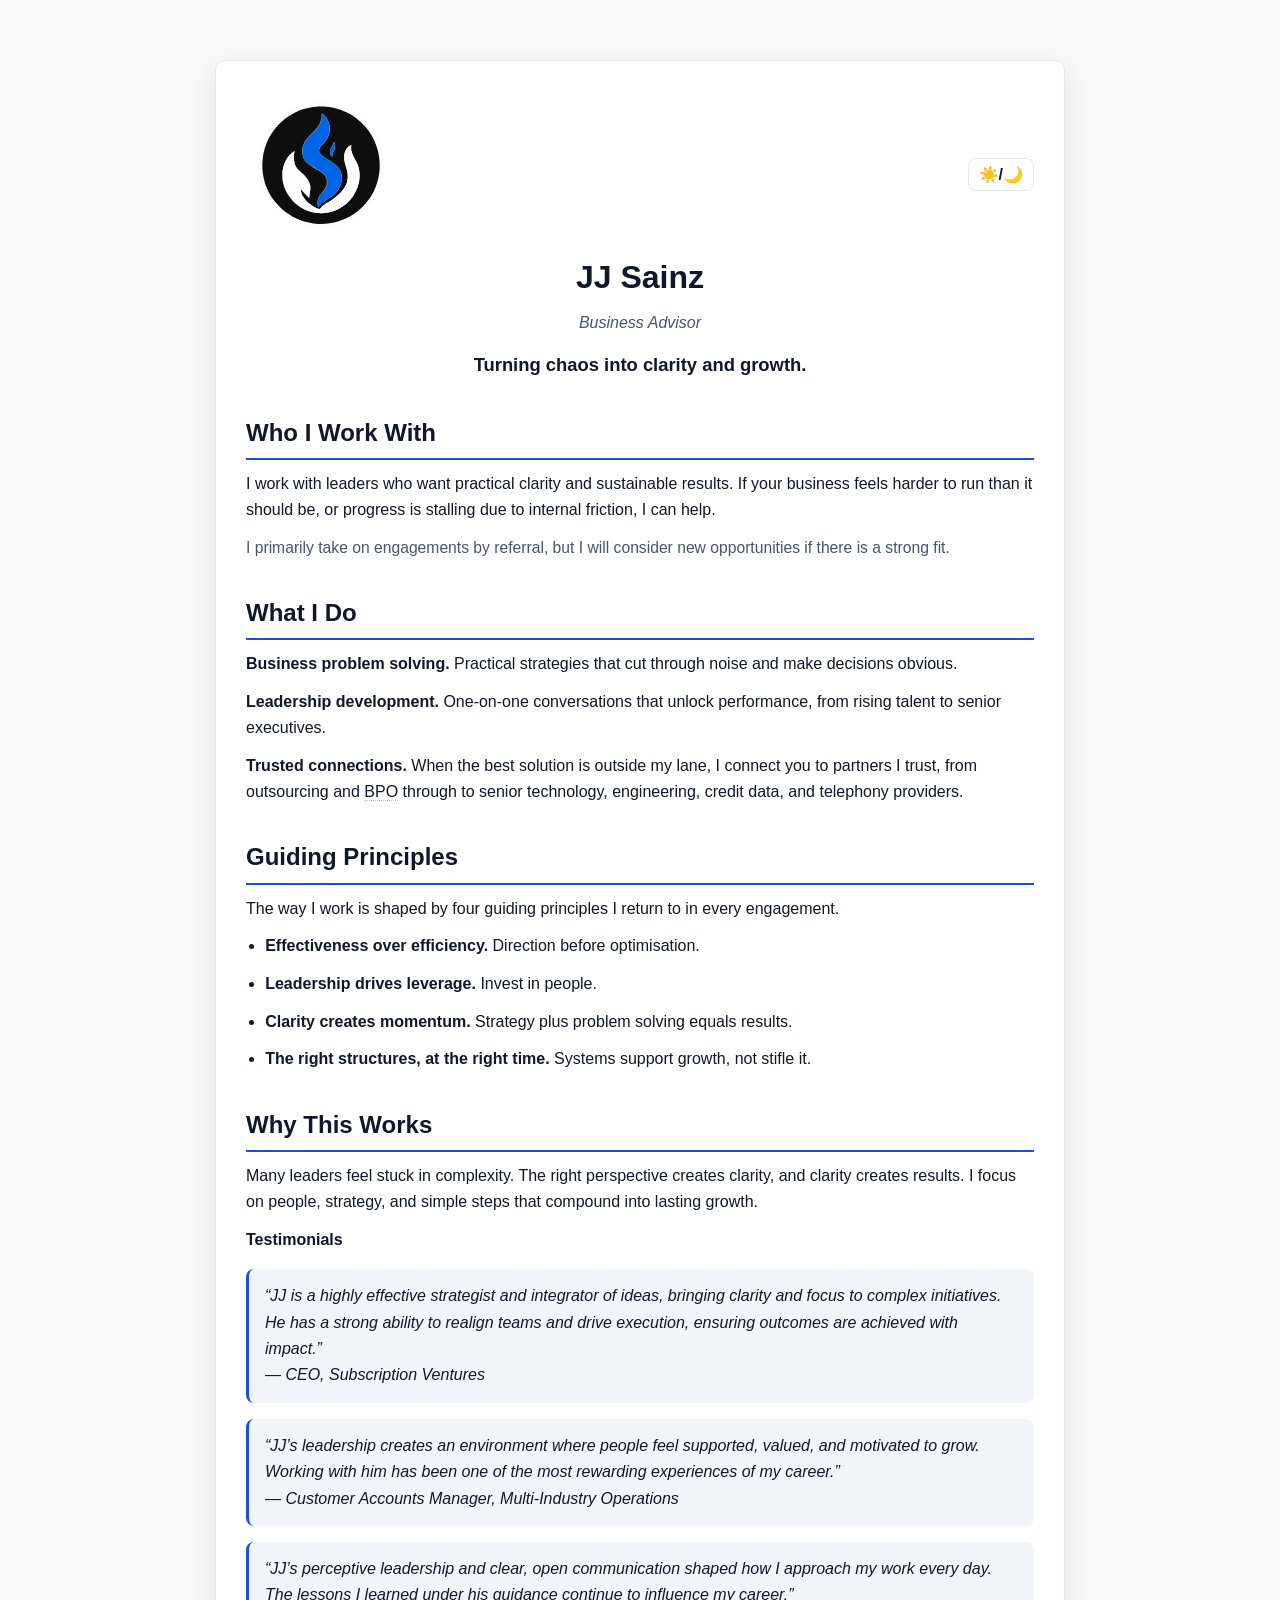
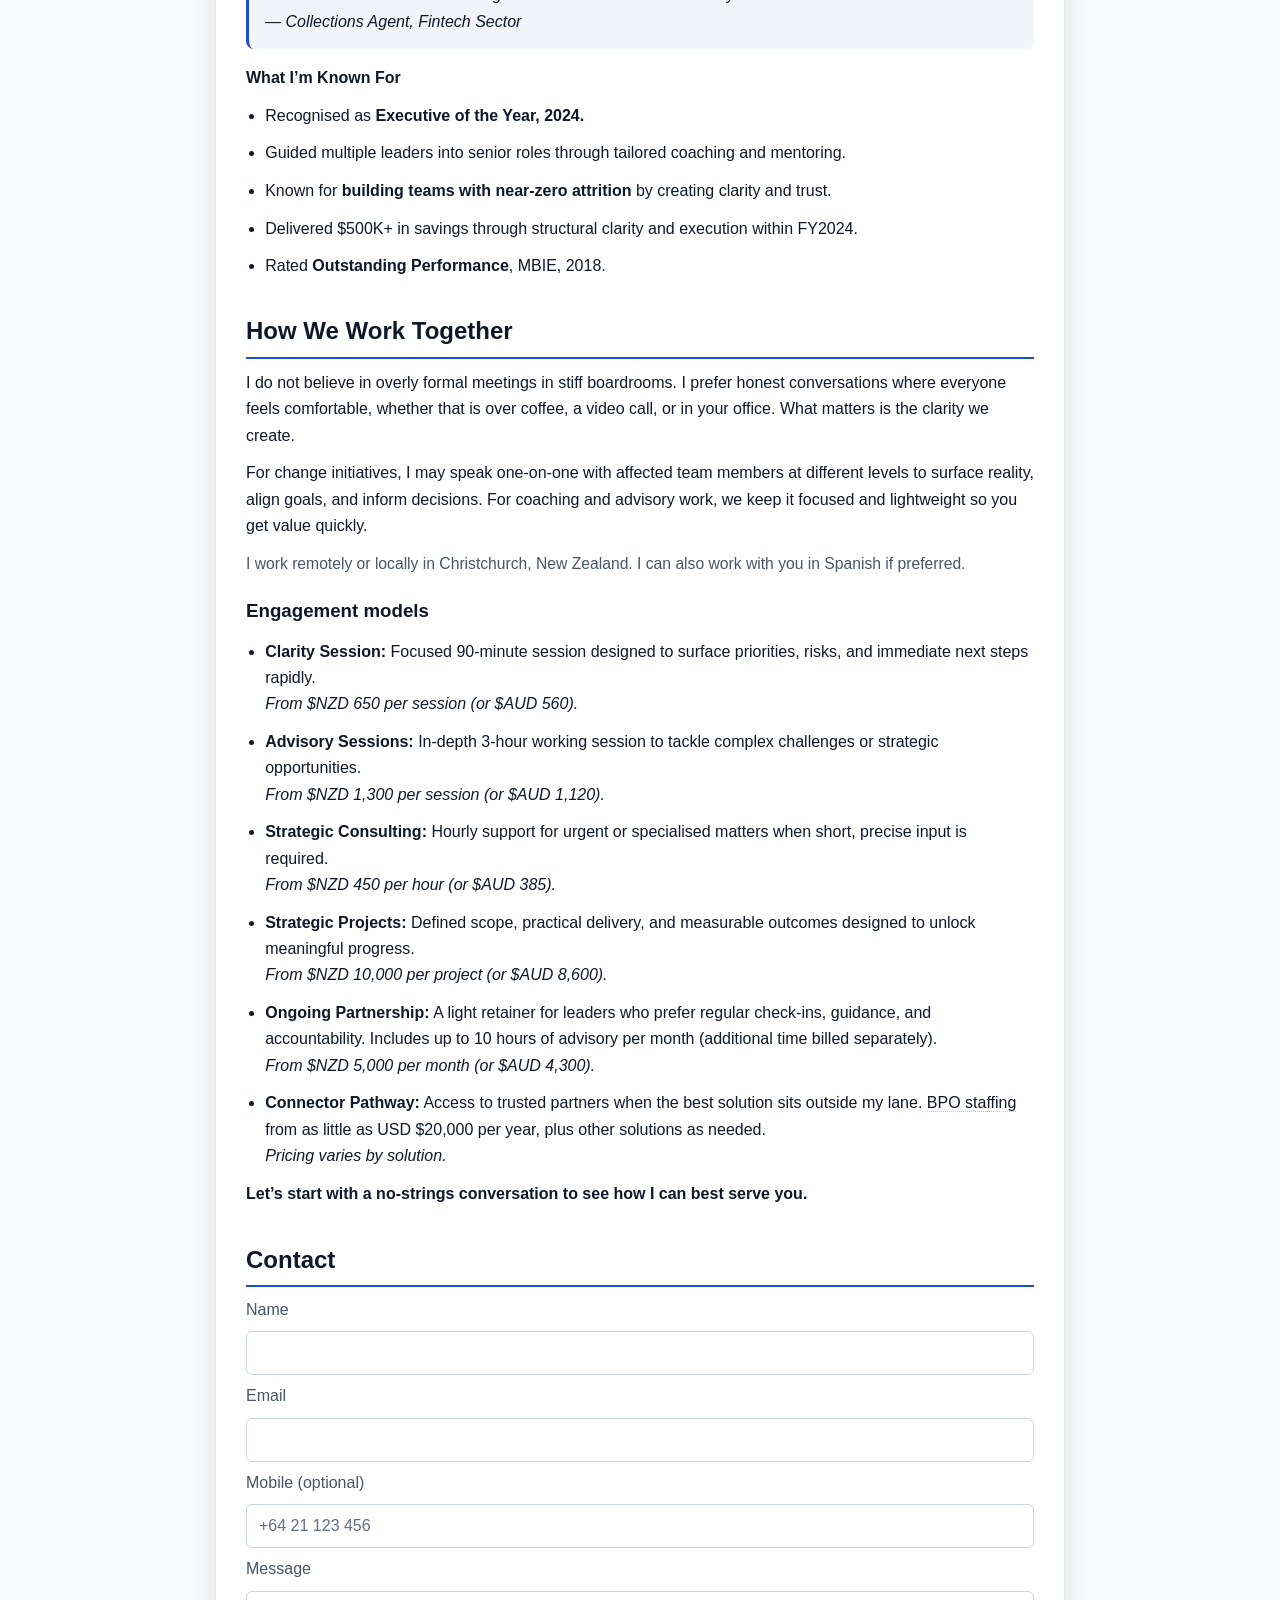
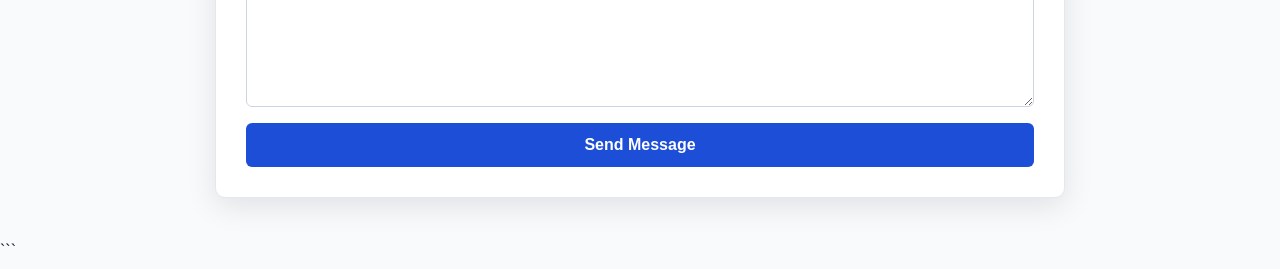
==== index.html @ 76b95bed "Update index.html" ====
<!DOCTYPE html>
<html lang="en" data-theme="light">
<head>
  <!-- Google Tag Manager -->
<script>(function(w,d,s,l,i){w[l]=w[l]||[];w[l].push({'gtm.start':
new Date().getTime(),event:'gtm.js'});var f=d.getElementsByTagName(s)[0],
j=d.createElement(s),dl=l!='dataLayer'?'&l='+l:'';j.async=true;j.src=
'https://www.googletagmanager.com/gtm.js?id='+i+dl;f.parentNode.insertBefore(j,f);
})(window,document,'script','dataLayer','GTM-NX6T9PZV');</script>
<!-- End Google Tag Manager -->
  <meta charset="UTF-8" />
  <meta name="viewport" content="width=device-width, initial-scale=1.0" />

  <title>JJ Sainz | Business Advisor | Strategy, Leadership, BPO Connections</title>

  <meta name="description" content="Business advisor based in Christchurch, New Zealand. Turning chaos into clarity and growth through strategy, leadership development, and access to trusted BPO staffing and outsourcing partners." />
  <meta name="keywords" content="business advisor, business consultant, leadership development, organisational effectiveness, continuous improvement, strategy and problem solving, Christchurch, New Zealand, Australia, SME advisory, outsourcing connections, BPO staffing, call centre outsourcing, business process outsourcing" />
  <meta name="robots" content="index,follow" />

  <!-- Canonical -->
  <link rel="canonical" href="https://www.sai.nz/" />

  <!-- Open Graph -->
  <meta property="og:title" content="JJ Sainz | Business Advisor" />
  <meta property="og:description" content="Turning chaos into clarity and growth. Strategy, leadership development, and access to trusted BPO staffing and outsourcing partners." />
  <meta property="og:type" content="website" />
  <meta property="og:url" content="https://www.sai.nz/" />
  <meta property="og:site_name" content="SAI.NZ" />
  <meta property="og:image" content="https://www.sai.nz/assets/sainz-logo.svg" />

  <!-- Twitter Card -->
  <meta name="twitter:card" content="summary_large_image" />
  <meta name="twitter:title" content="JJ Sainz | Business Advisor" />
  <meta name="twitter:description" content="Turning chaos into clarity and growth through strategy, leadership development, and BPO staffing connections." />
  <meta name="twitter:image" content="https://www.sai.nz/assets/sainz-logo.svg" />

  <!-- Structured Data -->
  <script type="application/ld+json">
  {
    "@context": "https://schema.org",
    "@type": "Person",
    "name": "JJ Sainz",
    "jobTitle": "Business Advisor",
    "url": "https://www.sai.nz/",
    "description": "Business advisor helping leaders uncover simple truths, solve tough problems, and grow sustainably without unnecessary complexity.",
    "address": {
      "@type": "PostalAddress",
      "addressCountry": "New Zealand",
      "addressLocality": "Christchurch"
    }
  }
  </script>

  <style>
    /*
      SAI.NZ palette aligned to logo:
      - Brand Blue: #1D4ED8
      - Neutrals: slate/ink for depth, white for clarity
      - Light mode stays clean and professional
      - Dark mode stays calm, controlled, premium
    */

    :root {
      /* Light theme */
      --bg: #F8FAFC;                /* page background */
      --card: #FFFFFF;              /* main container */
      --text: #0F172A;              /* primary text */
      --muted: #475569;             /* secondary text */
      --accent: #1D4ED8;            /* brand blue */
      --accent-hover: #1E40AF;      /* darker blue for hover */
      --accent-weak: rgba(29, 78, 216, 0.18); /* focus ring */
      --panel: #F1F5F9;             /* blockquote / subtle sections */
      --success: #0F766E;           /* teal-ish success (restrained) */
      --border: #E2E8F0;            /* borders */
      --shadow: rgba(2, 6, 23, 0.10); /* soft shadow */
      --input-bg: #FFFFFF;
      --input-border: #CBD5E1;
      --btn-text: #FFFFFF;

      --link: #1D4ED8;
      --link-underline: rgba(29, 78, 216, 0.35);

      --base-font: 16px;
      --line: 1.65;
      --radius: 10px;
    }

    html[data-theme="dark"] {
      /* Dark theme */
      --bg: #0B0F19;                 /* deep blue-black */
      --card: #111827;               /* slate surface */
      --text: #FFFFFF;               /* primary text */
      --muted: #9CA3AF;              /* secondary text */
      --accent: #1D4ED8;             /* brand blue */
      --accent-hover: #3B82F6;       /* lighter blue for hover */
      --accent-weak: rgba(29, 78, 216, 0.28);
      --panel: #0E1628;              /* subtle panel behind blockquote */
      --success: #16A34A;            /* restrained green for success */
      --border: #243045;             /* dark border */
      --shadow: rgba(0, 0, 0, 0.35);
      --input-bg: #0B1220;
      --input-border: #2B364C;
      --btn-text: #FFFFFF;

      --link: #93C5FD;               /* readable blue for links on dark */
      --link-underline: rgba(147, 197, 253, 0.35);
    }

    * { box-sizing: border-box; }
    html, body { margin: 0; padding: 0; }
    body {
      font-family: Arial, sans-serif;
      background: var(--bg);
      color: var(--text);
      font-size: var(--base-font);
      line-height: var(--line);
      transition: background 0.2s ease, color 0.2s ease;
      position: relative;
    }

    .container {
      position: relative;
      max-width: 850px;
      margin: 60px auto 40px auto;
      padding: 30px;
      background: var(--card);
      border-radius: var(--radius);
      box-shadow: 0 8px 30px var(--shadow);
      border: 1px solid var(--border);
      transition: background 0.2s ease, border-color 0.2s ease, box-shadow 0.2s ease;
    }

    h1, h2, h3 { color: var(--text); margin: 0 0 10px 0; }
    h1 { text-align: center; margin-bottom: 6px; }
    h2 {
      margin-top: 2rem;
      padding-bottom: 0.35rem;
      border-bottom: 2px solid var(--accent);
    }
    h3 { margin-top: 1.25rem; }

    p, li {
      color: var(--text);
      font-size: 1rem;
      line-height: var(--line);
      margin: 0.7rem 0;
    }
    ul { padding-left: 1.2em; margin: 0.5rem 0 0.75rem 0; }
    .muted { color: var(--muted); font-size: 0.98rem; }

    .subtitle {
      text-align: center;
      font-style: italic;
      margin: 0 0 14px 0;
      color: var(--muted);
    }
    .tagline {
      text-align: center;
      font-size: 1.15rem;
      margin: 10px 0 26px 0;
    }

    blockquote {
      margin: 1rem 0;
      padding: 14px 16px;
      border-left: 3px solid var(--accent);
      background: var(--panel);
      border-radius: 8px;
      font-style: italic;
      color: var(--text);
    }

    /* Global form elements */
    label, input, textarea, button {
      display: block;
      width: 100%;
      margin-top: 0.5rem;
      font-size: 1rem;
    }
    label { color: var(--muted); }

    input, textarea {
      padding: 12px;
      border: 1px solid var(--input-border);
      border-radius: 6px;
      background-color: var(--input-bg);
      color: var(--text);
      outline: none;
      transition: background 0.2s ease, color 0.2s ease, border-color 0.2s ease, box-shadow 0.2s ease;
    }
    input::placeholder, textarea::placeholder { color: var(--muted); opacity: 0.85; }

    input:focus, textarea:focus {
      border-color: var(--accent);
      box-shadow: 0 0 0 3px var(--accent-weak);
    }

    button {
      background: var(--accent);
      color: var(--btn-text);
      border: 1px solid transparent;
      padding: 12px 20px;
      margin-top: 1rem;
      border-radius: 6px;
      cursor: pointer;
      font-weight: bold;
      transition: background 0.15s ease, transform 0.05s ease, filter 0.15s ease;
    }
    button:hover { background: var(--accent-hover); }
    button:active { transform: translateY(1px); }

    .thank-you {
      display: none;
      background: var(--success);
      padding: 14px;
      margin-top: 1rem;
      border-radius: 6px;
      color: #ffffff;
    }

    .footer {
      text-align: center;
      margin-top: 2rem;
      font-size: 0.95rem;
      color: var(--muted);
    }
    a {
      color: var(--link);
      text-decoration: none;
      border-bottom: 1px dotted var(--link-underline);
      transition: opacity 0.15s ease, border-color 0.15s ease;
    }
    a:hover { opacity: 0.9; }

    /* Top bar: logo left, toggle right */
    .top-bar {
      display: flex;
      justify-content: space-between;
      align-items: center;
      margin-bottom: 10px;
      gap: 12px;
    }
    .top-bar .brand-logo {
      height: 150px;
      width: auto;
      display: block;
    }

    /* Theme toggle button */
    .top-bar .theme-toggle {
      display: inline-flex;
      width: auto;
      align-items: center;
      justify-content: center;
      background: transparent;
      color: var(--text);
      border: 1px solid var(--border);
      border-radius: 8px;
      font-size: 1rem;
      cursor: pointer;
      padding: 6px 10px;
      flex: 0 0 auto;
      transition: background 0.15s ease, border-color 0.15s ease;
    }
    .top-bar .theme-toggle:hover {
      background: var(--panel);
      border-color: var(--input-border);
    }

    /* Keep inline link styling consistent when "inherit" was used */
    .inline-link {
      color: inherit;
      text-decoration: none;
      border-bottom: 1px dotted var(--link-underline);
    }
    .inline-link:hover { opacity: 0.9; }
  </style>
</head>
<body>
<!-- Google Tag Manager (noscript) -->
<noscript><iframe src="https://www.googletagmanager.com/ns.html?id=GTM-NX6T9PZV"
height="0" width="0" style="display:none;visibility:hidden"></iframe></noscript>
<!-- End Google Tag Manager (noscript) -->
  <main class="container">
    <div class="top-bar">
      <img src="/assets/sainz-logo.svg" alt="SAI.NZ Logo" class="brand-logo">
      <button class="theme-toggle" id="themeToggle" aria-label="Toggle color theme" title="Toggle theme">☀️/🌙</button>
    </div>

    <h1>JJ Sainz</h1>
    <p class="subtitle">Business Advisor</p>
    <p class="tagline"><strong>Turning chaos into clarity and growth.</strong></p>

    <!-- Who I Work With -->
    <h2>Who I Work With</h2>
    <p>I work with leaders who want practical clarity and sustainable results. If your business feels harder to run than it should be, or progress is stalling due to internal friction, I can help.</p>
    <p class="muted">I primarily take on engagements by referral, but I will consider new opportunities if there is a strong fit.</p>

    <!-- What I Do -->
    <h2>What I Do</h2>
    <p><strong>Business problem solving.</strong> Practical strategies that cut through noise and make decisions obvious.</p>
    <p><strong>Leadership development.</strong> One-on-one conversations that unlock performance, from rising talent to senior executives.</p>
    <p><strong>Trusted connections.</strong> When the best solution is outside my lane, I connect you to partners I trust, from outsourcing and
      <a href="https://www.sai.nz/sf/" class="inline-link">BPO</a>
      through to senior technology, engineering, credit data, and telephony providers.</p>

    <h2>Guiding Principles</h2>
    <p>The way I work is shaped by four guiding principles I return to in every engagement.</p>
    <ul>
      <li><strong>Effectiveness over efficiency.</strong> Direction before optimisation.</li>
      <li><strong>Leadership drives leverage.</strong> Invest in people.</li>
      <li><strong>Clarity creates momentum.</strong> Strategy plus problem solving equals results.</li>
      <li><strong>The right structures, at the right time.</strong> Systems support growth, not stifle it.</li>
    </ul>

    <!-- Why This Works -->
    <h2>Why This Works</h2>
    <p>Many leaders feel stuck in complexity. The right perspective creates clarity, and clarity creates results. I focus on people, strategy, and simple steps that compound into lasting growth.</p>

    <p><strong>Testimonials</strong></p>
    <blockquote>
      “JJ is a highly effective strategist and integrator of ideas, bringing clarity and focus to complex initiatives. He has a strong ability to realign teams and drive execution, ensuring outcomes are achieved with impact.”
      <br>— CEO, Subscription Ventures
    </blockquote>
    <blockquote>
      “JJ’s leadership creates an environment where people feel supported, valued, and motivated to grow. Working with him has been one of the most rewarding experiences of my career.”
      <br>— Customer Accounts Manager, Multi-Industry Operations
    </blockquote>
    <blockquote>
      “JJ’s perceptive leadership and clear, open communication shaped how I approach my work every day. The lessons I learned under his guidance continue to influence my career.”
      <br>— Collections Agent, Fintech Sector
    </blockquote>

    <p><strong>What I’m Known For</strong></p>
    <ul>
      <li>Recognised as <strong>Executive of the Year, 2024.</strong></li>
      <li>Guided multiple leaders into senior roles through tailored coaching and mentoring.</li>
      <li>Known for <strong>building teams with near-zero attrition</strong> by creating clarity and trust.</li>
      <li>Delivered $500K+ in savings through structural clarity and execution within FY2024.</li>
      <li>Rated <strong>Outstanding Performance</strong>, MBIE, 2018.</li>
    </ul>

    <!-- How We Work Together -->
    <h2>How We Work Together</h2>

    <p>I do not believe in overly formal meetings in stiff boardrooms. I prefer honest conversations where everyone feels comfortable, whether that is over coffee, a video call, or in your office. What matters is the clarity we create.</p>

    <p>For change initiatives, I may speak one-on-one with affected team members at different levels to surface reality, align goals, and inform decisions. For coaching and advisory work, we keep it focused and lightweight so you get value quickly.</p>

    <p class="muted">I work remotely or locally in Christchurch, New Zealand. I can also work with you in Spanish if preferred.</p>

    <h3>Engagement models</h3>

    <ul>
      <li><strong>Clarity Session:</strong> Focused 90-minute session designed to surface priorities, risks, and immediate next steps rapidly.<br><em>From $NZD 650 per session (or $AUD 560).</em></li>

      <li><strong>Advisory Sessions:</strong> In-depth 3-hour working session to tackle complex challenges or strategic opportunities.<br><em>From $NZD 1,300 per session (or $AUD 1,120).</em></li>

      <li><strong>Strategic Consulting:</strong> Hourly support for urgent or specialised matters when short, precise input is required.<br><em>From $NZD 450 per hour (or $AUD 385).</em></li>

      <li><strong>Strategic Projects:</strong> Defined scope, practical delivery, and measurable outcomes designed to unlock meaningful progress.<br><em>From $NZD 10,000 per project (or $AUD 8,600).</em></li>

      <li><strong>Ongoing Partnership:</strong> A light retainer for leaders who prefer regular check-ins, guidance, and accountability. Includes up to 10 hours of advisory per month (additional time billed separately).<br><em>From $NZD 5,000 per month (or $AUD 4,300).</em></li>

      <li><strong>Connector Pathway:</strong> Access to trusted partners when the best solution sits outside my lane.
        <a href="https://www.sai.nz/sf/" class="inline-link">BPO staffing</a>
        from as little as USD $20,000 per year, plus other solutions as needed.<br><em>Pricing varies by solution.</em>
      </li>
    </ul>

    <p><strong>Let’s start with a no-strings conversation to see how I can best serve you.</strong></p>

    <!-- Contact -->
    <h2>Contact</h2>
    <form name="contact" method="POST" data-netlify="true" netlify-honeypot="bot-field" onsubmit="event.preventDefault(); this.style.display='none'; document.getElementById('thanks').style.display='block';">
      <p style="display:none;">
        <label>Do not fill this out if you are human: <input name="bot-field" /></label>
      </p>
      <label for="name">Name</label>
      <input type="text" name="name" id="name" required>
      <label for="email">Email</label>
      <input type="email" name="email" id="email" required>
      <label for="phone">Mobile (optional)</label>
      <input type="tel" name="phone" id="phone" placeholder="+64 21 123 456">
      <label for="message">Message</label>
      <textarea name="message" id="message" rows="5" required></textarea>
      <button type="submit">Send Message</button>
    </form>
    <div id="thanks" class="thank-you">Thank you for your message. I will get back to you soon.</div>

    <!-- SEO keyword block -->
    <div style="display:none;">
      business advisor New Zealand, business advisor Australia, leadership development Christchurch, organisational effectiveness, continuous improvement Deming PDCA, SME strategy advisory, practical problem solving, trusted connections outsourcing BPO, senior technology advisor network, Christchurch business consultant, Australia business consultant, BPO staffing, call centre outsourcing, business process outsourcing
    </div>
  </main>

  <script>
    (function() {
      var root = document.documentElement;
      var btn = document.getElementById('themeToggle');
      btn.addEventListener('click', function() {
        var current = root.getAttribute('data-theme') || 'light';
        var next = current === 'light' ? 'dark' : 'light';
        root.setAttribute('data-theme', next);
      });
    })();
  </script>
</body>
</html>
```
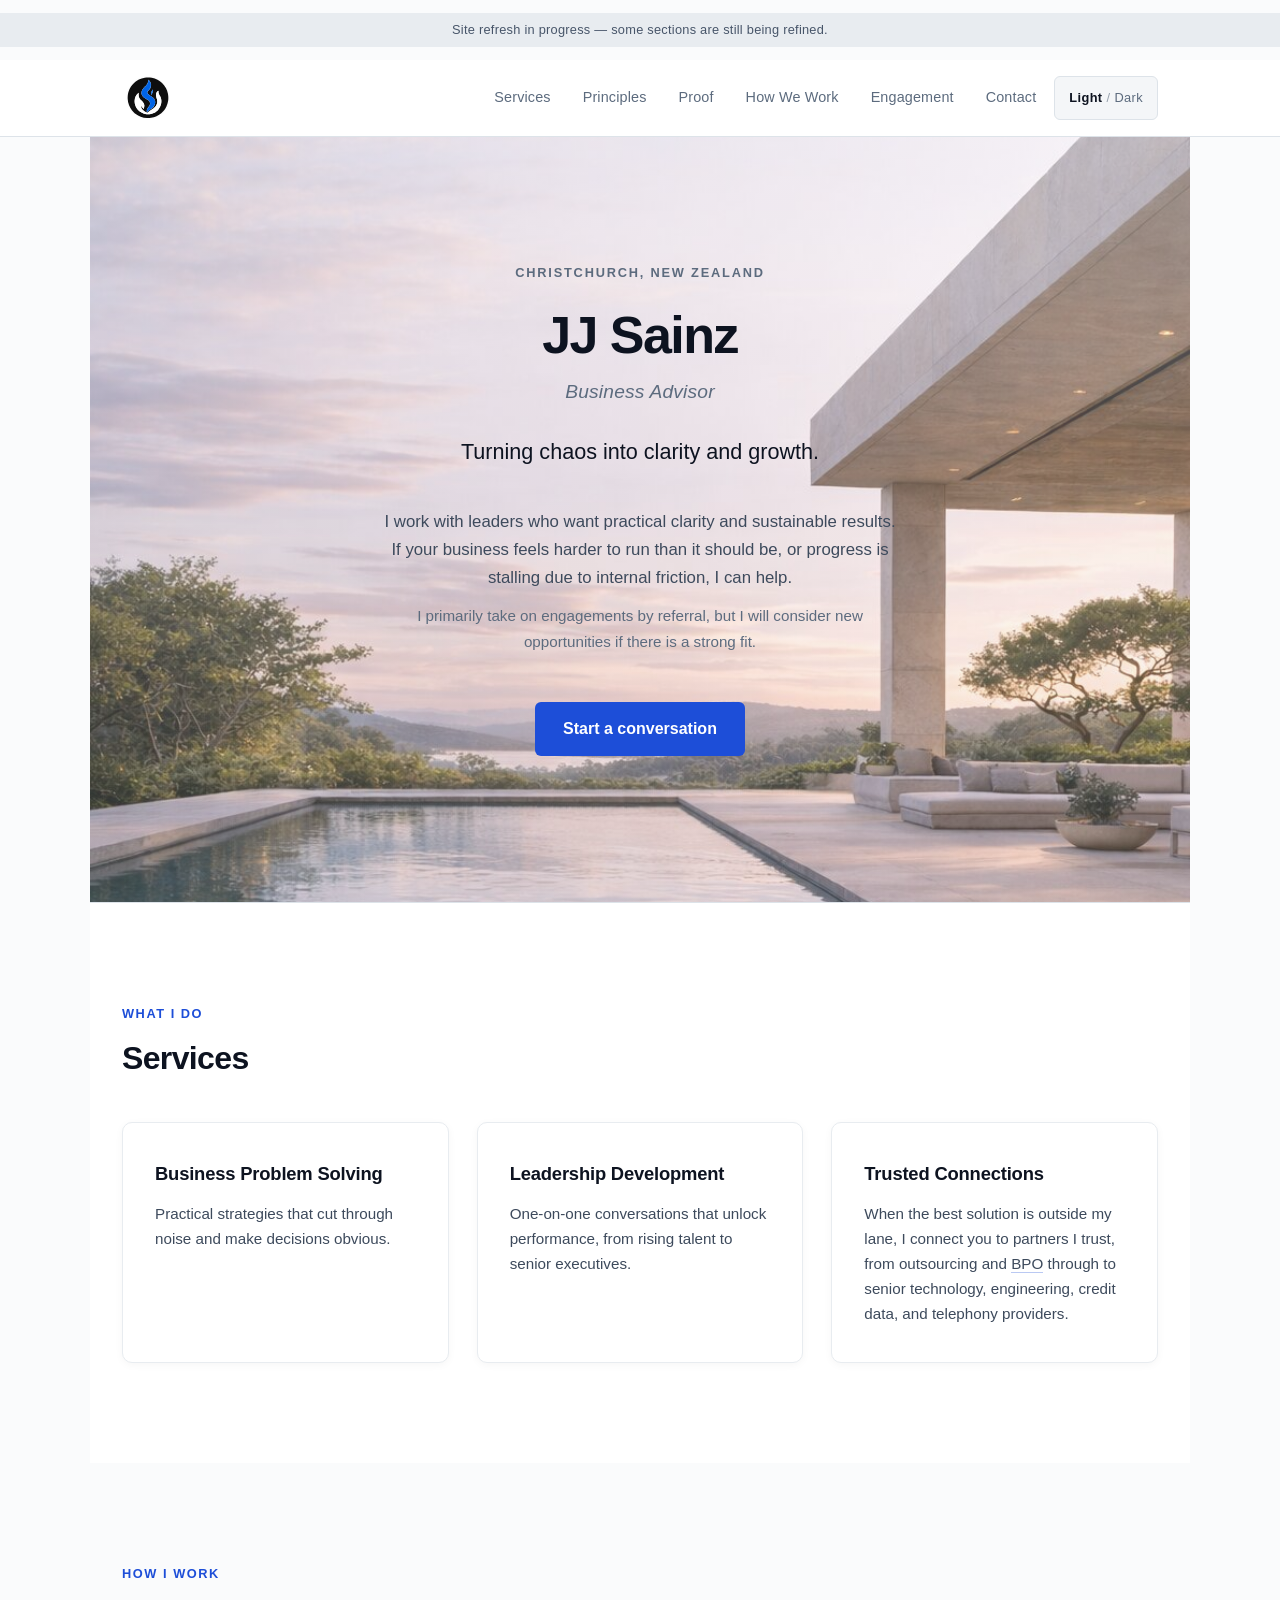
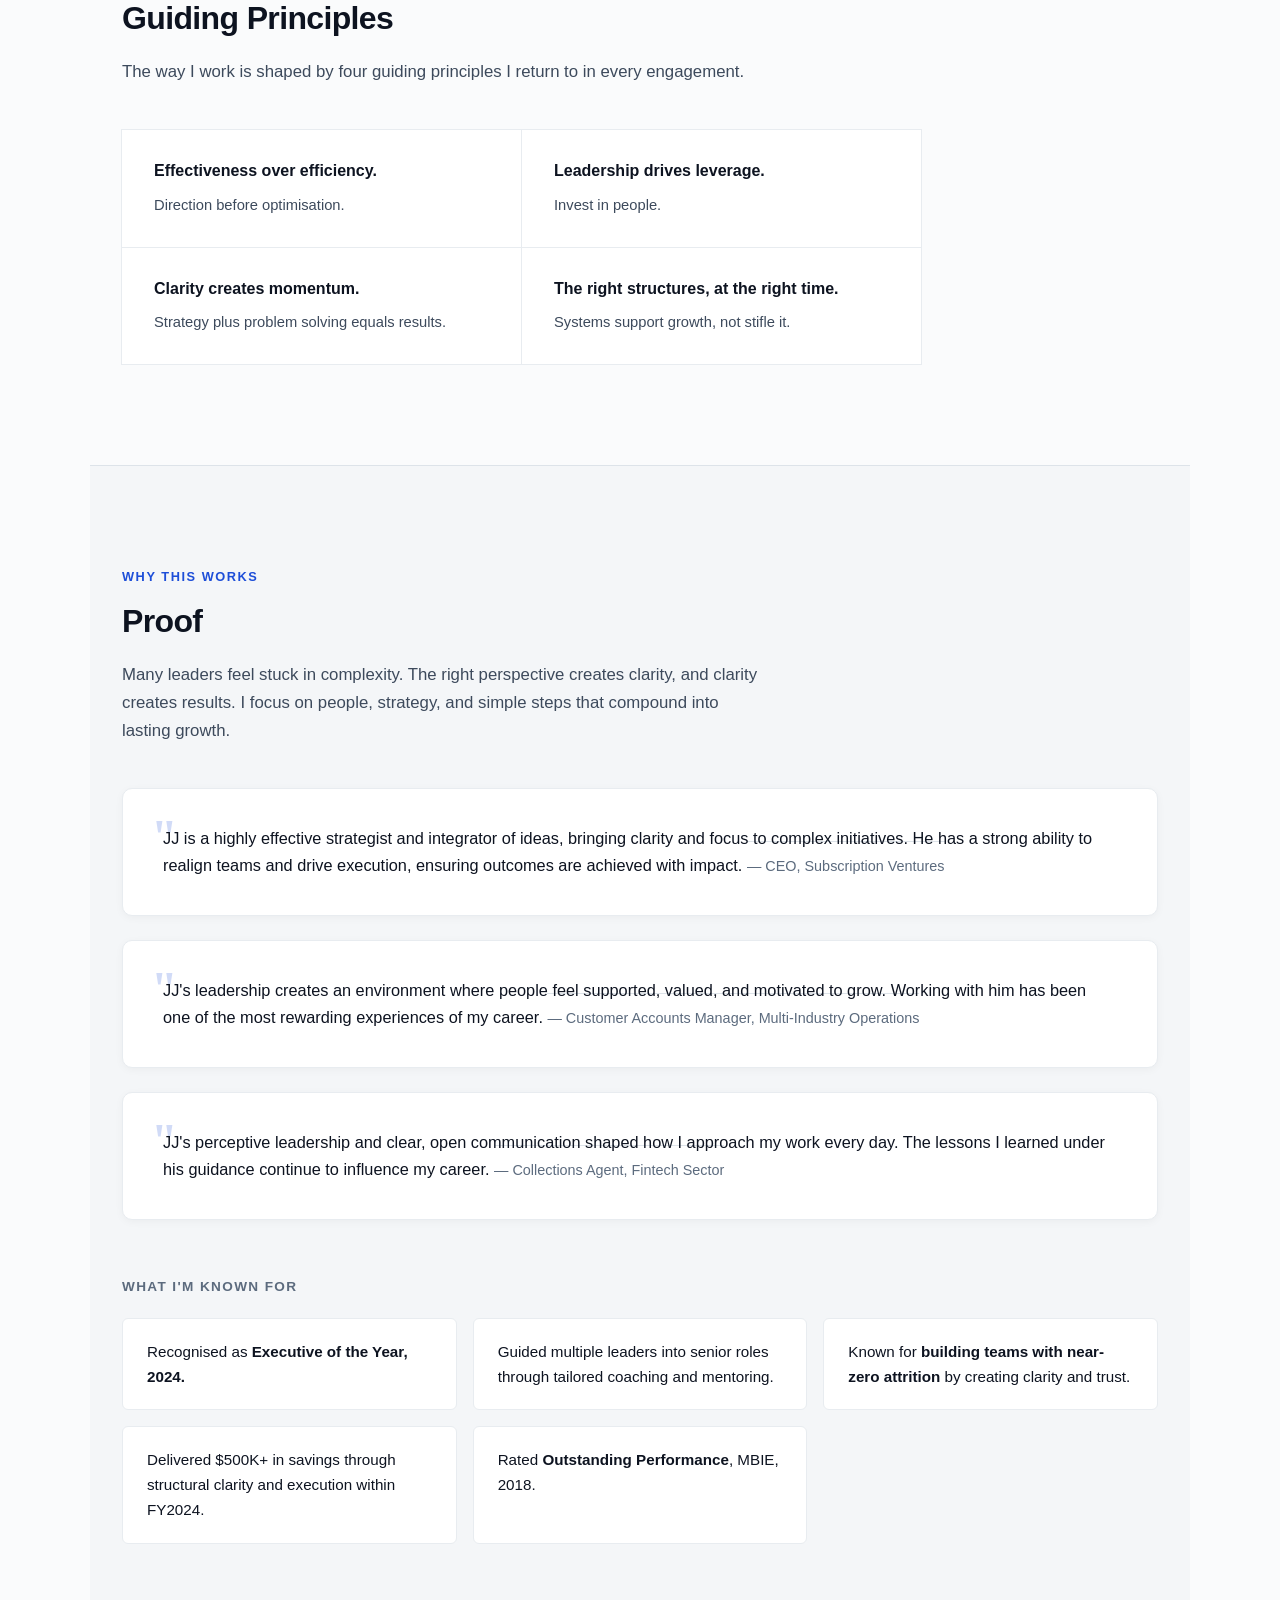
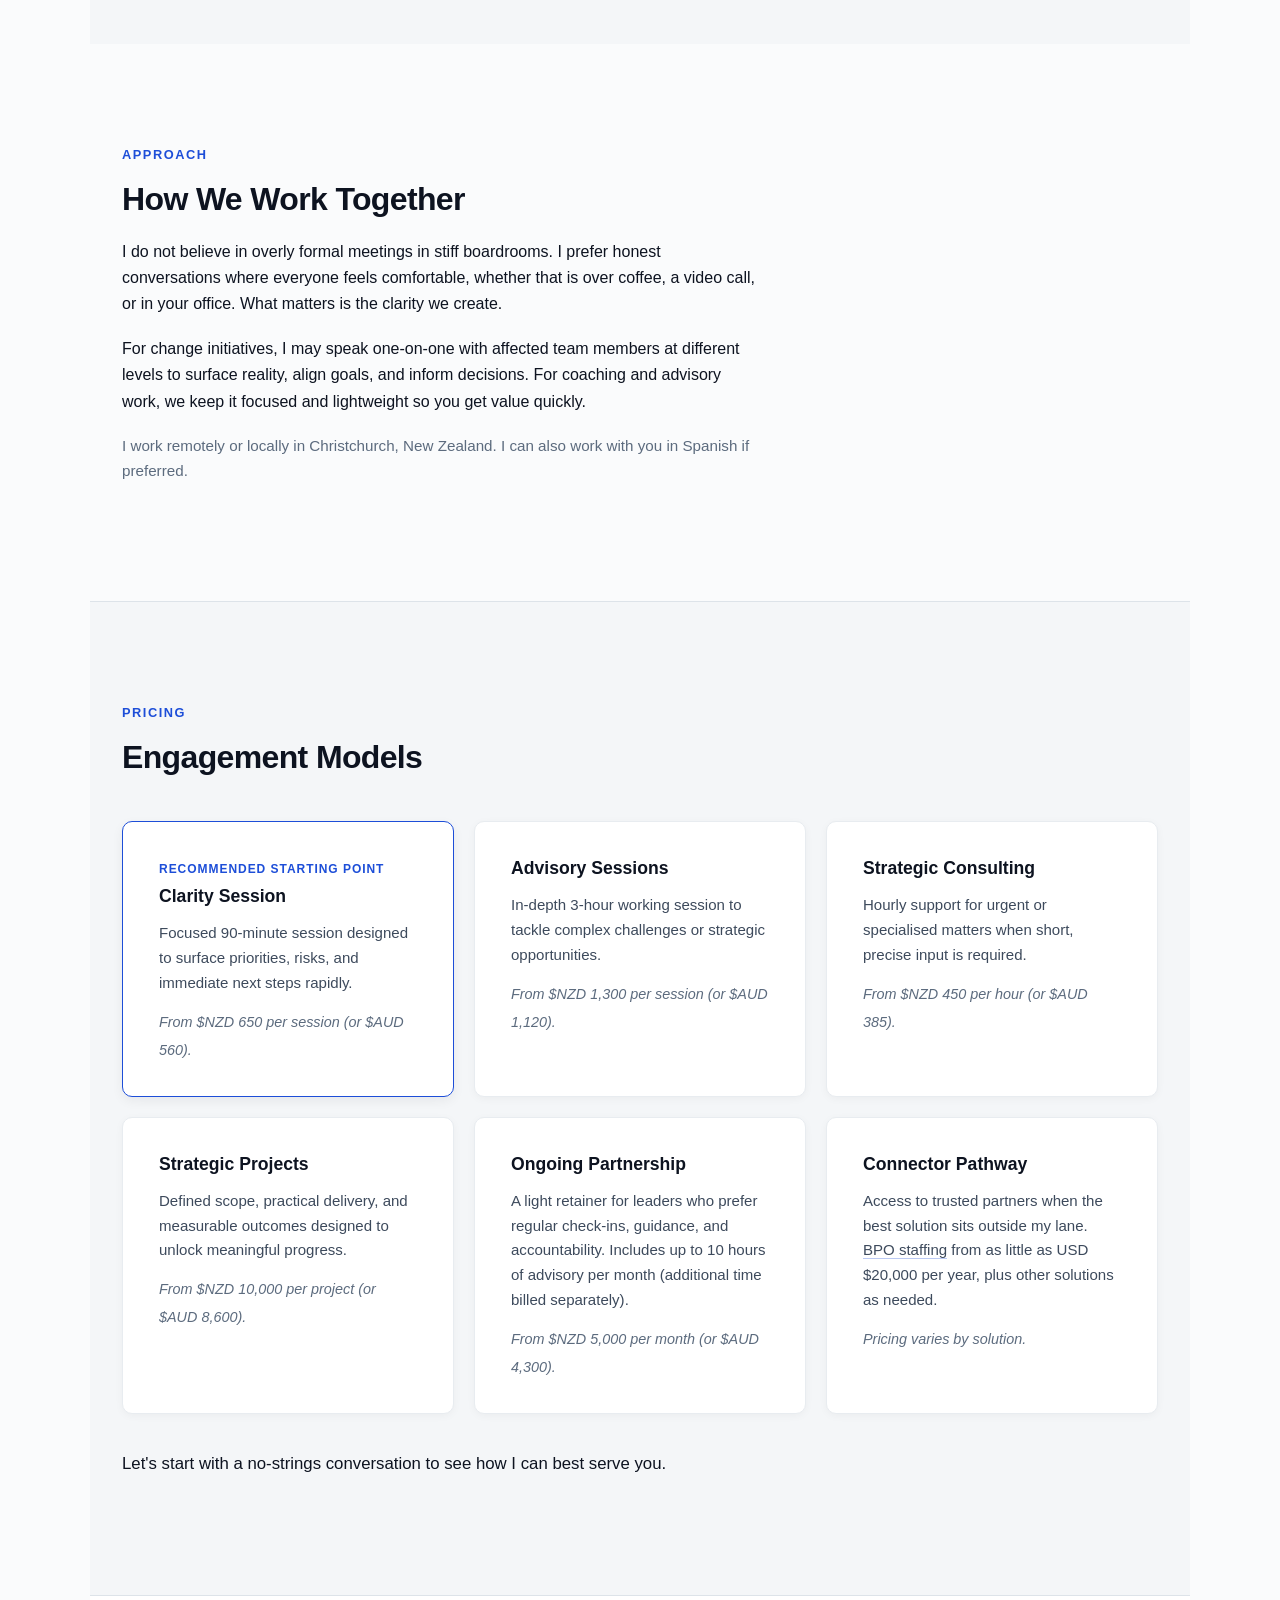
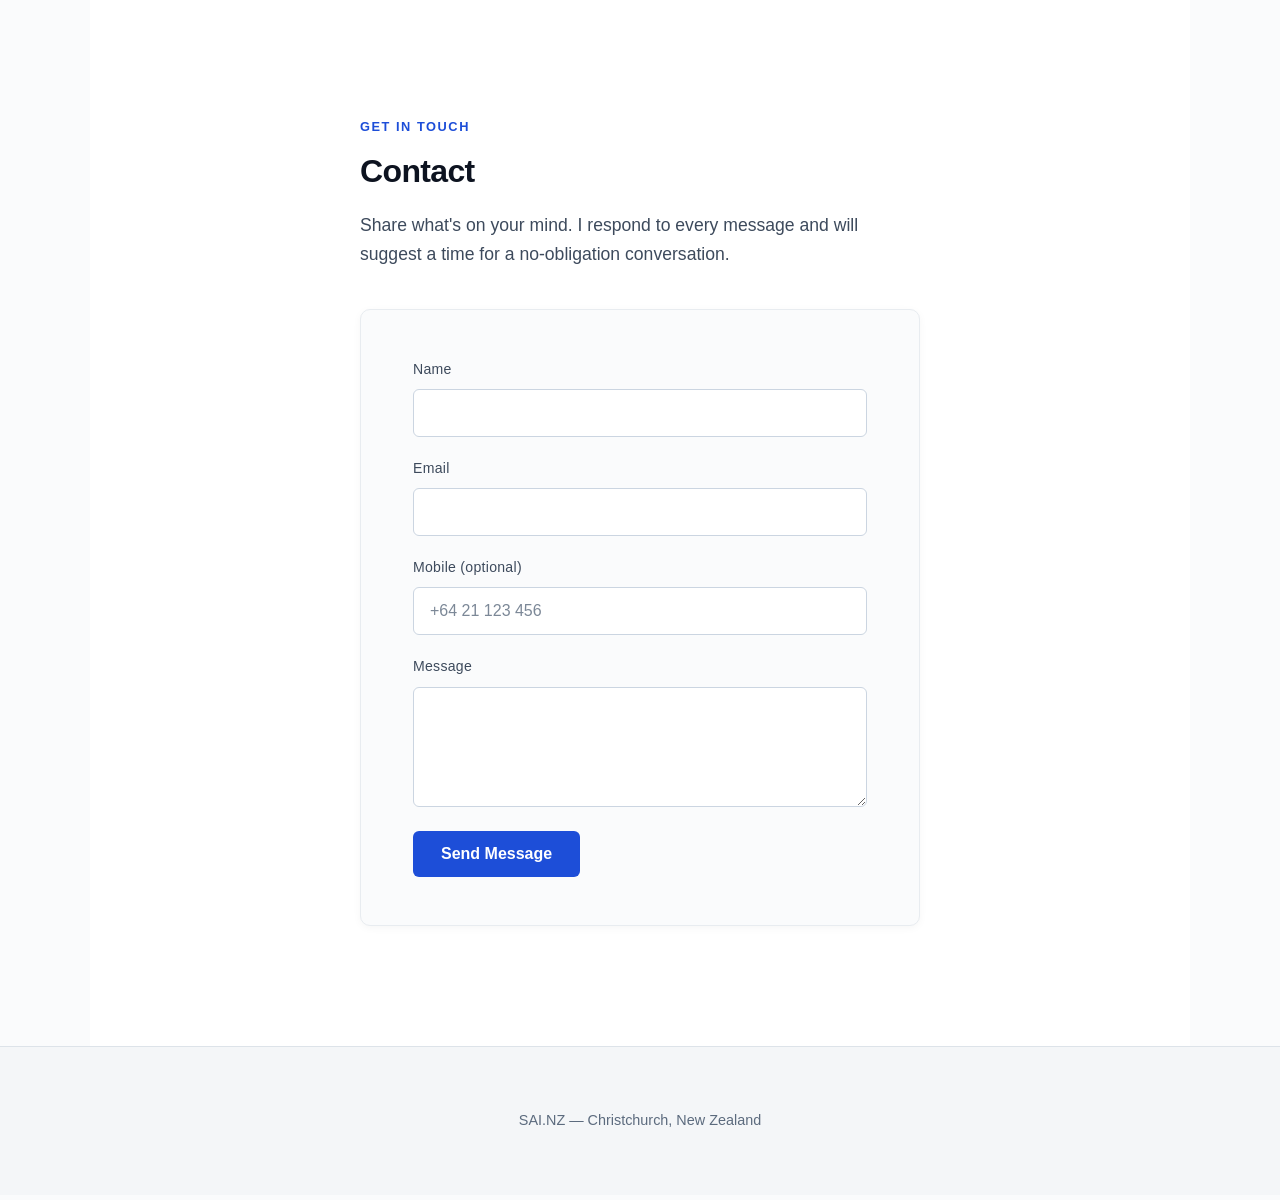
==== commit 93635503: "Deploy redesigned homepage and add subtle site refresh banner Made-with: Cursor" ====
--- a/index.html
+++ b/index.html
@@ -53,358 +53,1307 @@
 
   <style>
     /*
-      SAI.NZ palette aligned to logo:
-      - Brand Blue: #1D4ED8
-      - Neutrals: slate/ink for depth, white for clarity
-      - Light mode stays clean and professional
-      - Dark mode stays calm, controlled, premium
+      High-end boutique advisory — calm, airy, confident, premium
+      SAI.NZ palette: Brand Blue #1D4ED8
     */
 
     :root {
-      /* Light theme */
-      --bg: #F8FAFC;                /* page background */
-      --card: #FFFFFF;              /* main container */
-      --text: #0F172A;              /* primary text */
-      --muted: #475569;             /* secondary text */
-      --accent: #1D4ED8;            /* brand blue */
-      --accent-hover: #1E40AF;      /* darker blue for hover */
-      --accent-weak: rgba(29, 78, 216, 0.18); /* focus ring */
-      --panel: #F1F5F9;             /* blockquote / subtle sections */
-      --success: #0F766E;           /* teal-ish success (restrained) */
-      --border: #E2E8F0;            /* borders */
-      --shadow: rgba(2, 6, 23, 0.10); /* soft shadow */
+      --bg: #FAFBFC;
+      --bg-alt: #F4F6F8;
+      --card: #FFFFFF;
+      --card-border: #E8ECF0;
+      --surface: #FFFFFF;
+      --surface-elevated: #FFFFFF;
+      --text: #0D1320;
+      --text-secondary: #3D4A5C;
+      --muted: #5C6B7E;
+      --accent: #1D4ED8;
+      --accent-hover: #1639A8;
+      --accent-muted: rgba(29, 78, 216, 0.08);
+      --accent-focus: rgba(29, 78, 216, 0.15);
+      --success: #0F766E;
+      --border: #DDE3E9;
+      --shadow-sm: 0 1px 3px rgba(13, 19, 32, 0.04);
+      --shadow-md: 0 4px 12px rgba(13, 19, 32, 0.06);
+      --shadow-card: 0 2px 8px rgba(13, 19, 32, 0.04);
       --input-bg: #FFFFFF;
       --input-border: #CBD5E1;
       --btn-text: #FFFFFF;
-
       --link: #1D4ED8;
-      --link-underline: rgba(29, 78, 216, 0.35);
-
-      --base-font: 16px;
+      --link-underline: rgba(29, 78, 216, 0.3);
+      --base-font: 17px;
       --line: 1.65;
-      --radius: 10px;
+      --line-tight: 1.45;
+      --radius: 6px;
+      --radius-lg: 10px;
+      --nav-height: 76px;
+      --section-padding: 100px;
+      --section-padding-sm: 80px;
+      --content-max: 640px;
+      --grid-max: 1100px;
+      --banner-bg: #E8ECF0;
+      --banner-text: #475569;
     }
 
     html[data-theme="dark"] {
-      /* Dark theme */
-      --bg: #0B0F19;                 /* deep blue-black */
-      --card: #111827;               /* slate surface */
-      --text: #FFFFFF;               /* primary text */
-      --muted: #9CA3AF;              /* secondary text */
-      --accent: #1D4ED8;             /* brand blue */
-      --accent-hover: #3B82F6;       /* lighter blue for hover */
-      --accent-weak: rgba(29, 78, 216, 0.28);
-      --panel: #0E1628;              /* subtle panel behind blockquote */
-      --success: #16A34A;            /* restrained green for success */
-      --border: #243045;             /* dark border */
-      --shadow: rgba(0, 0, 0, 0.35);
-      --input-bg: #0B1220;
-      --input-border: #2B364C;
-      --btn-text: #FFFFFF;
-
-      --link: #93C5FD;               /* readable blue for links on dark */
+      --bg: #0A0E16;
+      --bg-alt: #0F141C;
+      --card: #121922;
+      --card-border: #1E2836;
+      --surface: #151D28;
+      --surface-elevated: #1A232F;
+      --text: #F4F6F9;
+      --text-secondary: #B8C4D0;
+      --muted: #8896A8;
+      --accent: #1D4ED8;
+      --accent-hover: #3B82F6;
+      --accent-muted: rgba(29, 78, 216, 0.12);
+      --accent-focus: rgba(29, 78, 216, 0.2);
+      --success: #16A34A;
+      --border: #243045;
+      --shadow-sm: 0 1px 3px rgba(0, 0, 0, 0.2);
+      --shadow-md: 0 4px 12px rgba(0, 0, 0, 0.25);
+      --shadow-card: 0 2px 8px rgba(0, 0, 0, 0.2);
+      --input-bg: #0E1520;
+      --input-border: #2A3548;
+      --link: #93C5FD;
       --link-underline: rgba(147, 197, 253, 0.35);
-    }
-
+      --banner-bg: #1A2332;
+      --banner-text: #94A3B8;
+    }
+
+    /* Site refresh banner — subtle, above nav */
+    .site-refresh-banner {
+      background: var(--banner-bg);
+      color: var(--banner-text);
+      text-align: center;
+      font-size: 0.8rem;
+      font-weight: 500;
+      letter-spacing: 0.02em;
+      padding: 8px 16px;
+      line-height: 1.4;
+    }
+
+    html { scroll-behavior: smooth; }
     * { box-sizing: border-box; }
     html, body { margin: 0; padding: 0; }
+
     body {
-      font-family: Arial, sans-serif;
+      font-family: -apple-system, BlinkMacSystemFont, "Segoe UI", Roboto, "Helvetica Neue", Arial, sans-serif;
       background: var(--bg);
       color: var(--text);
       font-size: var(--base-font);
       line-height: var(--line);
       transition: background 0.2s ease, color 0.2s ease;
+    }
+
+    a {
+      color: var(--link);
+      text-decoration: none;
+      border-bottom: 1px solid var(--link-underline);
+      transition: opacity 0.15s ease, border-color 0.15s ease;
+    }
+    a:hover { opacity: 0.88; }
+    .inline-link {
+      color: inherit;
+      border-bottom: 1px solid var(--link-underline);
+    }
+
+    /* ===== Top Navigation ===== */
+    .site-header {
+      position: sticky;
+      top: 0;
+      z-index: 100;
+      background: var(--card);
+      border-bottom: 1px solid var(--border);
+      transition: background 0.2s ease, border-color 0.2s ease;
+    }
+    .nav-menu-btn { position: relative; z-index: 101; }
+
+    .nav-inner {
+      max-width: var(--grid-max);
+      margin: 0 auto;
+      padding: 0 32px;
+      height: var(--nav-height);
+      display: flex;
+      align-items: center;
+      justify-content: space-between;
+      gap: 32px;
+    }
+
+    .nav-logo-link {
+      text-decoration: none;
+      border: none;
+      display: flex;
+      align-items: center;
+    }
+    .nav-logo-link:hover { opacity: 0.9; }
+    .nav-logo {
+      height: 52px;
+      width: auto;
+      display: block;
+    }
+
+    .nav-links {
+      display: flex;
+      align-items: center;
+      gap: 4px;
+      flex-wrap: wrap;
+    }
+
+    .nav-links a {
+      padding: 10px 14px;
+      font-size: 0.9rem;
+      font-weight: 500;
+      color: var(--muted);
+      border: none;
+      letter-spacing: 0.01em;
+    }
+    .nav-links a:hover { color: var(--text); }
+
+    /* Mobile menu button — hidden on desktop */
+    .nav-menu-btn {
+      display: none;
+      align-items: center;
+      justify-content: center;
+      width: 48px;
+      height: 48px;
+      padding: 0;
+      background: transparent;
+      border: 1px solid var(--border);
+      border-radius: var(--radius);
+      cursor: pointer;
+      transition: background 0.2s ease, border-color 0.2s ease;
+    }
+    .nav-menu-btn:hover {
+      background: var(--bg-alt);
+    }
+    .nav-menu-icon {
       position: relative;
-    }
-
-    .container {
+      width: 20px;
+      height: 14px;
+    }
+    .nav-menu-icon::before,
+    .nav-menu-icon::after {
+      content: '';
+      position: absolute;
+      left: 0;
+      width: 100%;
+      height: 2px;
+      background: var(--text);
+      border-radius: 1px;
+      transition: transform 0.25s ease, opacity 0.25s ease;
+    }
+    .nav-menu-icon::before { top: 0; }
+    .nav-menu-icon::after { bottom: 0; }
+    .nav-menu-btn[aria-expanded="true"] .nav-menu-icon::before {
+      transform: translateY(6px) rotate(45deg);
+    }
+    .nav-menu-btn[aria-expanded="true"] .nav-menu-icon::after {
+      transform: translateY(-6px) rotate(-45deg);
+    }
+
+    /* Theme toggle — both words always visible, full control clickable */
+    .nav-theme-wrap { flex-shrink: 0; }
+    .theme-toggle-btn {
+      display: flex;
+      align-items: center;
+      justify-content: center;
+      gap: 4px;
+      min-width: 100px;
+      min-height: 44px;
+      padding: 0 14px;
+      font-size: 0.8rem;
+      font-weight: 500;
+      letter-spacing: 0.03em;
+      color: var(--muted);
+      background: var(--bg-alt);
+      border: 1px solid var(--border);
+      border-radius: var(--radius);
+      cursor: pointer;
+      transition: border-color 0.15s ease, background 0.15s ease;
+    }
+    .theme-toggle-btn:hover {
+      border-color: var(--card-border);
+    }
+    .theme-toggle-btn .theme-sep {
+      color: var(--muted);
+      opacity: 0.6;
+      pointer-events: none;
+    }
+    .theme-toggle-btn .theme-option {
+      pointer-events: none;
+    }
+    .theme-toggle-btn .theme-option.active {
+      color: var(--text);
+      font-weight: 600;
+    }
+    html[data-theme="dark"] .theme-toggle-btn .theme-option[data-theme="dark"].active { color: var(--text); }
+
+    /* ===== Section layout ===== */
+    section {
+      padding: var(--section-padding) 32px;
+      max-width: var(--grid-max);
+      margin: 0 auto;
+    }
+
+    section.section-alt {
+      background: var(--bg-alt);
+    }
+
+    .section-eyebrow {
+      font-size: 0.8rem;
+      font-weight: 600;
+      letter-spacing: 0.12em;
+      text-transform: uppercase;
+      color: var(--accent);
+      margin: 0 0 14px 0;
+    }
+
+    .section-title {
+      font-size: 2rem;
+      font-weight: 600;
+      color: var(--text);
+      margin: 0 0 20px 0;
+      line-height: 1.25;
+      letter-spacing: -0.02em;
+    }
+
+    .section-lead {
+      font-size: 1.05rem;
+      color: var(--text-secondary);
+      margin: 0 0 36px 0;
+      max-width: var(--content-max);
+      line-height: var(--line);
+    }
+
+    .body-text {
+      font-size: 1rem;
+      color: var(--text);
+      line-height: var(--line);
+      margin: 0 0 18px 0;
+      max-width: var(--content-max);
+    }
+
+    .body-text.muted {
+      color: var(--muted);
+      font-size: 0.95rem;
+    }
+
+    /* ===== Hero ===== */
+    #hero {
       position: relative;
-      max-width: 850px;
-      margin: 60px auto 40px auto;
-      padding: 30px;
+      min-height: 85vh;
+      display: flex;
+      align-items: center;
+      justify-content: center;
+      padding: 120px 32px 140px;
+      text-align: center;
+      background-color: #E2E8F0;
+      background-image:
+        linear-gradient(to bottom, rgba(248,250,252,0.45) 0%, rgba(241,245,249,0.25) 40%, rgba(226,232,240,0.2) 100%),
+        url('/assets/v2/hero-light.jpg'),
+        linear-gradient(165deg, #F1F5F9 0%, #E2E8F0 50%, #CBD5E1 100%);
+      background-size: cover;
+      background-position: center;
+      background-repeat: no-repeat;
+      overflow: hidden;
+    }
+    #hero .hero-inner {
+      position: relative;
+      z-index: 1;
+      max-width: 680px;
+      animation: heroFadeIn 1.8s ease-out;
+    }
+    @keyframes heroFadeIn {
+      from { opacity: 0; transform: translateY(12px); }
+      to { opacity: 1; transform: translateY(0); }
+    }
+    html[data-theme="dark"] #hero {
+      background-color: #060910;
+      background-image:
+        linear-gradient(to bottom, rgba(10,14,22,0.52) 0%, rgba(10,14,22,0.32) 45%, rgba(6,9,16,0.4) 100%),
+        radial-gradient(ellipse 120% 80% at 50% 90%, rgba(29,78,216,0.06) 0%, transparent 50%),
+        url('/assets/v2/hero-dark.jpg'),
+        linear-gradient(180deg, #0A0E16 0%, #060910 50%, #030508 100%);
+      background-size: cover;
+      background-position: center;
+    }
+
+    .hero-eyebrow {
+      font-size: 0.8rem;
+      font-weight: 600;
+      letter-spacing: 0.14em;
+      text-transform: uppercase;
+      color: var(--muted);
+      margin: 0 0 24px 0;
+    }
+
+    .hero-title {
+      font-size: 3.25rem;
+      font-weight: 600;
+      margin: 0 0 12px 0;
+      letter-spacing: -0.03em;
+      line-height: 1.1;
+    }
+
+    .hero-subtitle {
+      font-size: 1.2rem;
+      color: var(--muted);
+      margin: 0 0 28px 0;
+      font-style: italic;
+      letter-spacing: 0.01em;
+    }
+
+    .hero-tagline {
+      font-size: 1.35rem;
+      font-weight: 500;
+      margin: 0 0 40px 0;
+      max-width: 520px;
+      margin-left: auto;
+      margin-right: auto;
+      color: var(--text);
+      line-height: 1.5;
+    }
+
+    .hero-intro {
+      font-size: 1.05rem;
+      color: var(--text-secondary);
+      max-width: 520px;
+      margin: 0 auto 12px auto;
+      line-height: var(--line);
+    }
+
+    .hero-note {
+      font-size: 0.95rem;
+      color: var(--muted);
+      max-width: 520px;
+      margin: 0 auto 48px auto;
+      line-height: var(--line);
+    }
+
+    .hero-ctas {
+      display: flex;
+      gap: 16px;
+      justify-content: center;
+      flex-wrap: wrap;
+    }
+
+    .btn-primary {
+      display: inline-flex;
+      align-items: center;
+      justify-content: center;
+      padding: 14px 28px;
+      font-size: 1rem;
+      font-weight: 600;
+      color: var(--btn-text);
+      background: var(--accent);
+      border: none;
+      border-radius: var(--radius);
+      cursor: pointer;
+      text-decoration: none;
+      border-bottom: none;
+      transition: background 0.15s ease, transform 0.05s ease;
+    }
+    .btn-primary:hover {
+      background: var(--accent-hover);
+      opacity: 1;
+    }
+
+    .btn-secondary {
+      display: inline-flex;
+      align-items: center;
+      justify-content: center;
+      padding: 14px 28px;
+      font-size: 1rem;
+      font-weight: 500;
+      color: var(--text);
+      background: transparent;
+      border: 1px solid var(--border);
+      border-radius: var(--radius);
+      cursor: pointer;
+      text-decoration: none;
+      border-bottom: 1px solid var(--border);
+      transition: background 0.15s ease, border-color 0.15s ease;
+    }
+    .btn-secondary:hover {
+      background: var(--bg-alt);
+      border-color: var(--card-border);
+      opacity: 1;
+    }
+
+    /* ===== Services ===== */
+    #services {
+      background: var(--surface);
+      border-top: 1px solid var(--border);
+      padding: var(--section-padding) 32px;
+    }
+
+    .services-grid {
+      display: grid;
+      grid-template-columns: repeat(3, 1fr);
+      gap: 28px;
+      margin-top: 44px;
+    }
+
+    @media (max-width: 900px) {
+      .services-grid { grid-template-columns: 1fr; }
+    }
+
+    .service-card {
+      padding: 36px 32px;
       background: var(--card);
+      border: 1px solid var(--card-border);
+      border-radius: var(--radius-lg);
+      box-shadow: var(--shadow-card);
+      transition: border-color 0.25s ease, box-shadow 0.25s ease, transform 0.25s ease;
+    }
+    @media (hover: hover) {
+      .service-card:hover {
+        border-color: var(--accent);
+        box-shadow: var(--shadow-md);
+        transform: translateY(-2px);
+      }
+    }
+
+    .service-card h3 {
+      font-size: 1.15rem;
+      font-weight: 600;
+      margin: 0 0 12px 0;
+      color: var(--text);
+      letter-spacing: -0.01em;
+    }
+
+    .service-card p {
+      font-size: 0.95rem;
+      color: var(--text-secondary);
+      margin: 0;
+      line-height: var(--line);
+    }
+
+    /* ===== Guiding Principles ===== */
+    #principles {
+      background: var(--bg);
+    }
+
+    .principles-grid {
+      display: grid;
+      grid-template-columns: repeat(2, 1fr);
+      gap: 0;
+      margin-top: 44px;
+      max-width: 800px;
+    }
+
+    @media (max-width: 700px) {
+      .principles-grid { grid-template-columns: 1fr; }
+    }
+
+    .principle-item {
+      padding: 28px 32px;
+      background: var(--card);
+      border: 1px solid var(--card-border);
+      margin: -1px 0 0 -1px;
+      transition: background 0.2s ease, transform 0.2s ease;
+    }
+    @media (hover: hover) {
+      .principle-item:hover {
+        background: var(--surface-elevated);
+        transform: translateY(-1px);
+      }
+    }
+
+    .principle-item strong {
+      display: block;
+      font-size: 1rem;
+      font-weight: 600;
+      margin-bottom: 6px;
+      color: var(--text);
+    }
+
+    .principle-item span {
+      font-size: 0.92rem;
+      color: var(--text-secondary);
+      line-height: var(--line);
+    }
+
+    /* ===== Proof / Credibility ===== */
+    #proof {
+      background: var(--bg-alt);
+      border-top: 1px solid var(--border);
+    }
+
+    .testimonials {
+      margin-top: 44px;
+      display: grid;
+      gap: 24px;
+    }
+
+    .testimonial {
+      margin: 0;
+      padding: 36px 40px;
+      background: var(--card);
+      border: 1px solid var(--card-border);
+      border-radius: var(--radius-lg);
+      box-shadow: var(--shadow-card);
+      font-style: normal;
+      color: var(--text);
+      font-size: 1.02rem;
+      line-height: var(--line);
+      position: relative;
+      transition: box-shadow 0.25s ease, transform 0.25s ease;
+    }
+    @media (hover: hover) {
+      .testimonial:hover {
+        box-shadow: var(--shadow-md);
+        transform: translateY(-1px);
+      }
+    }
+
+    .testimonial::before {
+      content: '"';
+      position: absolute;
+      top: 24px;
+      left: 28px;
+      font-size: 3rem;
+      font-weight: 600;
+      color: var(--accent);
+      opacity: 0.2;
+      line-height: 1;
+      font-family: Georgia, serif;
+    }
+
+    .testimonial-quote {
+      position: relative;
+      z-index: 1;
+    }
+
+    .testimonial-attribution {
+      font-style: normal;
+      font-size: 0.9rem;
+      color: var(--muted);
+      margin-top: 20px;
+      padding-top: 16px;
+      border-top: 1px solid var(--border);
+    }
+
+    .credibility-heading {
+      font-size: 0.85rem;
+      font-weight: 600;
+      letter-spacing: 0.1em;
+      text-transform: uppercase;
+      color: var(--muted);
+      margin: 56px 0 20px 0;
+    }
+
+    .credibility-grid {
+      display: grid;
+      grid-template-columns: repeat(auto-fit, minmax(260px, 1fr));
+      gap: 16px;
+    }
+
+    .credibility-item {
+      padding: 20px 24px;
+      background: var(--card);
+      border: 1px solid var(--card-border);
       border-radius: var(--radius);
-      box-shadow: 0 8px 30px var(--shadow);
-      border: 1px solid var(--border);
-      transition: background 0.2s ease, border-color 0.2s ease, box-shadow 0.2s ease;
-    }
-
-    h1, h2, h3 { color: var(--text); margin: 0 0 10px 0; }
-    h1 { text-align: center; margin-bottom: 6px; }
-    h2 {
-      margin-top: 2rem;
-      padding-bottom: 0.35rem;
-      border-bottom: 2px solid var(--accent);
-    }
-    h3 { margin-top: 1.25rem; }
-
-    p, li {
+      font-size: 0.95rem;
       color: var(--text);
-      font-size: 1rem;
       line-height: var(--line);
-      margin: 0.7rem 0;
-    }
-    ul { padding-left: 1.2em; margin: 0.5rem 0 0.75rem 0; }
-    .muted { color: var(--muted); font-size: 0.98rem; }
-
-    .subtitle {
-      text-align: center;
+    }
+
+    /* ===== How We Work Together ===== */
+    #how-we-work {
+      background: var(--bg);
+    }
+
+    /* ===== Engagement Models ===== */
+    #engagement {
+      background: var(--bg-alt);
+      border-top: 1px solid var(--border);
+    }
+
+    .engagement-grid {
+      display: grid;
+      grid-template-columns: repeat(auto-fit, minmax(320px, 1fr));
+      gap: 20px;
+      margin-top: 44px;
+    }
+
+    .engagement-card {
+      padding: 32px 36px;
+      background: var(--card);
+      border: 1px solid var(--card-border);
+      border-radius: var(--radius-lg);
+      box-shadow: var(--shadow-card);
+      transition: border-color 0.25s ease, box-shadow 0.25s ease, transform 0.25s ease;
+    }
+
+    .engagement-card.featured {
+      border-color: var(--accent);
+      background: var(--card);
+      box-shadow: var(--shadow-md);
+    }
+
+    @media (hover: hover) {
+      .engagement-card:hover {
+        border-color: var(--accent);
+        box-shadow: var(--shadow-md);
+        transform: translateY(-2px);
+      }
+    }
+
+    .engagement-card .badge {
+      font-size: 0.75rem;
+      font-weight: 600;
+      letter-spacing: 0.08em;
+      text-transform: uppercase;
+      color: var(--accent);
+      margin-bottom: 12px;
+    }
+
+    .engagement-card h3 {
+      font-size: 1.1rem;
+      font-weight: 600;
+      margin: 0 0 10px 0;
+      color: var(--text);
+    }
+
+    .engagement-card p {
+      font-size: 0.94rem;
+      color: var(--text-secondary);
+      margin: 0 0 12px 0;
+      line-height: var(--line);
+    }
+
+    .engagement-card .price {
+      font-size: 0.9rem;
+      color: var(--muted);
       font-style: italic;
-      margin: 0 0 14px 0;
-      color: var(--muted);
-    }
-    .tagline {
-      text-align: center;
-      font-size: 1.15rem;
-      margin: 10px 0 26px 0;
-    }
-
-    blockquote {
-      margin: 1rem 0;
-      padding: 14px 16px;
-      border-left: 3px solid var(--accent);
-      background: var(--panel);
-      border-radius: 8px;
-      font-style: italic;
-      color: var(--text);
-    }
-
-    /* Global form elements */
-    label, input, textarea, button {
+    }
+
+    .engagement-cta {
+      margin-top: 36px;
+      font-weight: 500;
+      font-size: 1.05rem;
+      max-width: var(--content-max);
+    }
+
+    /* ===== Contact ===== */
+    #contact {
+      background: var(--card);
+      border-top: 1px solid var(--border);
+      padding: 120px 32px 120px;
+    }
+
+    .contact-wrapper {
+      max-width: 560px;
+      margin: 0 auto;
+    }
+
+    .contact-intro {
+      font-size: 1.1rem;
+      color: var(--text-secondary);
+      margin: 0 0 40px 0;
+      line-height: var(--line);
+    }
+
+    .contact-form {
+      padding: 48px 52px;
+      background: var(--bg);
+      border: 1px solid var(--card-border);
+      border-radius: var(--radius-lg);
+      box-shadow: var(--shadow-card);
+    }
+
+    .contact-form label {
+      display: block;
+      font-size: 0.88rem;
+      font-weight: 500;
+      color: var(--text-secondary);
+      margin: 20px 0 8px 0;
+      letter-spacing: 0.02em;
+    }
+    .contact-form label:first-of-type { margin-top: 0; }
+
+    .contact-form input,
+    .contact-form textarea {
       display: block;
       width: 100%;
-      margin-top: 0.5rem;
+      padding: 14px 16px;
       font-size: 1rem;
-    }
-    label { color: var(--muted); }
-
-    input, textarea {
-      padding: 12px;
       border: 1px solid var(--input-border);
-      border-radius: 6px;
-      background-color: var(--input-bg);
+      border-radius: var(--radius);
+      background: var(--input-bg);
       color: var(--text);
       outline: none;
-      transition: background 0.2s ease, color 0.2s ease, border-color 0.2s ease, box-shadow 0.2s ease;
-    }
-    input::placeholder, textarea::placeholder { color: var(--muted); opacity: 0.85; }
-
-    input:focus, textarea:focus {
+      transition: border-color 0.2s ease, box-shadow 0.2s ease;
+    }
+
+    .contact-form input:focus,
+    .contact-form textarea:focus {
       border-color: var(--accent);
-      box-shadow: 0 0 0 3px var(--accent-weak);
-    }
-
-    button {
+      box-shadow: 0 0 0 3px var(--accent-focus);
+    }
+
+    .contact-form input::placeholder,
+    .contact-form textarea::placeholder {
+      color: var(--muted);
+      opacity: 0.8;
+    }
+
+    .contact-form button {
+      margin-top: 24px;
+      padding: 14px 28px;
       background: var(--accent);
       color: var(--btn-text);
-      border: 1px solid transparent;
-      padding: 12px 20px;
-      margin-top: 1rem;
-      border-radius: 6px;
+      border: none;
+      border-radius: var(--radius);
+      font-size: 1rem;
+      font-weight: 600;
       cursor: pointer;
-      font-weight: bold;
-      transition: background 0.15s ease, transform 0.05s ease, filter 0.15s ease;
-    }
-    button:hover { background: var(--accent-hover); }
-    button:active { transform: translateY(1px); }
+      transition: background 0.15s ease;
+    }
+    .contact-form button:hover { background: var(--accent-hover); }
 
     .thank-you {
       display: none;
       background: var(--success);
-      padding: 14px;
-      margin-top: 1rem;
-      border-radius: 6px;
+      padding: 16px 20px;
+      margin-top: 20px;
+      border-radius: var(--radius);
       color: #ffffff;
-    }
-
-    .footer {
+      font-size: 0.95rem;
+    }
+
+    /* ===== Footer ===== */
+    .site-footer {
+      padding: 48px 32px;
       text-align: center;
-      margin-top: 2rem;
-      font-size: 0.95rem;
+      font-size: 0.9rem;
       color: var(--muted);
-    }
-    a {
-      color: var(--link);
-      text-decoration: none;
-      border-bottom: 1px dotted var(--link-underline);
-      transition: opacity 0.15s ease, border-color 0.15s ease;
-    }
-    a:hover { opacity: 0.9; }
-
-    /* Top bar: logo left, toggle right */
-    .top-bar {
-      display: flex;
-      justify-content: space-between;
-      align-items: center;
-      margin-bottom: 10px;
-      gap: 12px;
-    }
-    .top-bar .brand-logo {
-      height: 150px;
-      width: auto;
-      display: block;
-    }
-
-    /* Theme toggle button */
-    .top-bar .theme-toggle {
+      border-top: 1px solid var(--border);
+      background: var(--bg-alt);
+    }
+
+    .seo-hidden { display: none; }
+
+    /* ===== Floating CTA ===== */
+    .floating-cta {
+      position: fixed;
+      bottom: 24px;
+      left: 50%;
+      transform: translateX(-50%) translateY(80px);
+      z-index: 90;
       display: inline-flex;
-      width: auto;
       align-items: center;
       justify-content: center;
-      background: transparent;
-      color: var(--text);
-      border: 1px solid var(--border);
-      border-radius: 8px;
-      font-size: 1rem;
-      cursor: pointer;
-      padding: 6px 10px;
-      flex: 0 0 auto;
-      transition: background 0.15s ease, border-color 0.15s ease;
-    }
-    .top-bar .theme-toggle:hover {
-      background: var(--panel);
-      border-color: var(--input-border);
-    }
-
-    /* Keep inline link styling consistent when "inherit" was used */
-    .inline-link {
-      color: inherit;
+      padding: 14px 28px;
+      font-size: 0.95rem;
+      font-weight: 600;
+      color: var(--btn-text);
+      background: var(--accent);
+      border: none;
+      border-radius: var(--radius);
       text-decoration: none;
-      border-bottom: 1px dotted var(--link-underline);
-    }
-    .inline-link:hover { opacity: 0.9; }
+      box-shadow: var(--shadow-md);
+      opacity: 0;
+      visibility: hidden;
+      transition: transform 0.35s ease, opacity 0.3s ease, visibility 0.3s ease;
+    }
+    .floating-cta.visible {
+      transform: translateX(-50%) translateY(0);
+      opacity: 1;
+      visibility: visible;
+    }
+    .floating-cta:hover {
+      background: var(--accent-hover);
+      color: var(--btn-text);
+    }
+
+    /* ===== Mobile: tablet and down ===== */
+    @media (max-width: 900px) {
+      .services-grid { grid-template-columns: 1fr; }
+    }
+
+    @media (max-width: 768px) {
+      .nav-inner {
+        padding: 0 20px;
+        height: 64px;
+        gap: 0;
+      }
+      .nav-logo { height: 46px; }
+      .nav-menu-btn {
+        display: flex;
+        order: 2;
+        margin-left: auto;
+      }
+      .nav-links {
+        position: fixed;
+        top: 0;
+        left: 0;
+        right: 0;
+        bottom: 0;
+        background: var(--card);
+        flex-direction: column;
+        justify-content: center;
+        align-items: center;
+        gap: 8px;
+        padding: 80px 24px 40px;
+        opacity: 0;
+        visibility: hidden;
+        pointer-events: none;
+        transition: opacity 0.25s ease, visibility 0.25s ease;
+        z-index: 99;
+      }
+      .nav-links.open {
+        opacity: 1;
+        visibility: visible;
+        pointer-events: auto;
+      }
+      .nav-links a {
+        padding: 14px 20px;
+        font-size: 1.1rem;
+        min-height: 48px;
+        min-width: 200px;
+        display: inline-flex;
+        align-items: center;
+        justify-content: center;
+      }
+      .nav-theme-wrap {
+        margin-top: 24px;
+      }
+      .theme-toggle-btn {
+        min-height: 48px;
+        min-width: 120px;
+        padding: 0 18px;
+        font-size: 0.85rem;
+      }
+      section {
+        padding: 64px 20px;
+      }
+      #hero {
+        min-height: 70vh;
+        padding: 80px 20px 100px;
+      }
+      .hero-inner { max-width: 100%; }
+      .hero-eyebrow {
+        font-size: 0.7rem;
+        letter-spacing: 0.12em;
+        margin-bottom: 18px;
+      }
+      .hero-title {
+        font-size: 2.35rem;
+        margin-bottom: 10px;
+      }
+      .hero-subtitle { font-size: 1.05rem; margin-bottom: 20px; }
+      .hero-tagline {
+        font-size: 1.15rem;
+        margin-bottom: 28px;
+        max-width: 100%;
+      }
+      .hero-intro, .hero-note {
+        font-size: 0.9375rem;
+        max-width: 100%;
+      }
+      .hero-note { margin-bottom: 36px; }
+      .hero-ctas {
+        flex-direction: column;
+        gap: 14px;
+        align-items: center;
+      }
+      .hero-ctas .btn-primary {
+        width: 100%;
+        max-width: 280px;
+        min-height: 48px;
+        padding: 14px 24px;
+      }
+      .floating-cta {
+        bottom: 20px;
+        left: 20px;
+        right: 20px;
+        transform: translateY(80px);
+      }
+      .floating-cta.visible {
+        transform: translateY(0);
+      }
+      .section-title { font-size: 1.5rem; margin-bottom: 16px; }
+      .section-lead { font-size: 0.9375rem; margin-bottom: 28px; }
+      .section-eyebrow { font-size: 0.75rem; }
+      .services-grid {
+        gap: 20px;
+        margin-top: 32px;
+      }
+      .service-card {
+        padding: 28px 24px;
+      }
+      .principles-grid {
+        margin-top: 32px;
+      }
+      .principle-item {
+        padding: 24px 24px;
+      }
+      .testimonials { gap: 20px; margin-top: 32px; }
+      .testimonial {
+        padding: 28px 24px;
+        font-size: 0.9375rem;
+      }
+      .testimonial::before { font-size: 2.25rem; left: 20px; top: 20px; }
+      .credibility-heading { margin: 44px 0 18px 0; font-size: 0.8rem; }
+      .credibility-grid {
+        gap: 14px;
+      }
+      .credibility-item {
+        padding: 18px 20px;
+        font-size: 0.9rem;
+      }
+      .engagement-grid {
+        grid-template-columns: 1fr;
+        gap: 18px;
+        margin-top: 32px;
+      }
+      .engagement-card {
+        padding: 26px 24px;
+      }
+      .engagement-card .badge { font-size: 0.7rem; }
+      .engagement-cta { margin-top: 28px; font-size: 1rem; }
+      #contact {
+        padding: 72px 20px 88px;
+      }
+      .contact-wrapper { max-width: 100%; }
+      .contact-intro { margin-bottom: 32px; font-size: 1rem; }
+      .contact-form {
+        padding: 32px 24px;
+      }
+      .contact-form label { margin: 18px 0 6px 0; }
+      .contact-form input,
+      .contact-form textarea {
+        min-height: 48px;
+        padding: 12px 14px;
+      }
+      .contact-form textarea { min-height: 120px; }
+      .contact-form button {
+        min-height: 48px;
+        margin-top: 20px;
+      }
+      .body-text { font-size: 0.9375rem; margin-bottom: 14px; }
+      .site-footer { padding: 40px 20px; }
+    }
+
+    @media (max-width: 480px) {
+      .nav-inner {
+        padding: 0 16px;
+        height: 60px;
+      }
+      .nav-logo { height: 42px; }
+      .nav-links a {
+        padding: 8px 10px;
+        font-size: 0.8125rem;
+      }
+      .theme-toggle-btn {
+        min-width: 72px;
+        font-size: 0.75rem;
+      }
+      section { padding: 52px 16px; }
+      #hero {
+        min-height: 65vh;
+        padding: 64px 16px 80px;
+      }
+      .hero-title { font-size: 2rem; }
+      .hero-tagline { font-size: 1.0625rem; }
+      .hero-intro, .hero-note { font-size: 0.9rem; }
+      .hero-ctas .btn-primary { max-width: 100%; }
+      .floating-cta {
+        left: 16px;
+        right: 16px;
+        bottom: 16px;
+        transform: translateY(80px);
+      }
+      .floating-cta.visible { transform: translateY(0); }
+      .section-title { font-size: 1.375rem; }
+      .services-grid { gap: 16px; }
+      .service-card { padding: 24px 20px; }
+      .principle-item { padding: 20px 20px; }
+      .testimonial { padding: 24px 20px; }
+      .credibility-item { padding: 16px 18px; }
+      .engagement-card { padding: 22px 20px; }
+      #contact { padding: 56px 16px 72px; }
+      .contact-form { padding: 28px 20px; }
+    }
   </style>
 </head>
 <body>
+  <p class="site-refresh-banner" role="status">Site refresh in progress — some sections are still being refined.</p>
 <!-- Google Tag Manager (noscript) -->
 <noscript><iframe src="https://www.googletagmanager.com/ns.html?id=GTM-NX6T9PZV"
 height="0" width="0" style="display:none;visibility:hidden"></iframe></noscript>
-<!-- End Google Tag Manager (noscript) -->
-  <main class="container">
-    <div class="top-bar">
-      <img src="/assets/sainz-logo.svg" alt="SAI.NZ Logo" class="brand-logo">
-      <button class="theme-toggle" id="themeToggle" aria-label="Toggle color theme" title="Toggle theme">☀️/🌙</button>
+<!-- End Google Tag Manager -->
+
+  <!-- 1. Top Navigation
+       Recommendation: Keep single-page for now. Content length and focus are appropriate.
+       If the site grows, consider splitting "Engagement" (pricing) or "Proof" (testimonials)
+       into dedicated pages for deeper focus and SEO; not required at current scope. -->
+  <header class="site-header">
+    <div class="nav-inner">
+      <a href="#hero" class="nav-logo-link" aria-label="Home">
+        <img src="/assets/sainz-logo.svg" alt="SAI.NZ Logo" class="nav-logo">
+      </a>
+      <button type="button" class="nav-menu-btn" id="navMenuBtn" aria-label="Open menu" aria-expanded="false">
+        <span class="nav-menu-icon"></span>
+      </button>
+      <nav class="nav-links" id="navLinks">
+        <a href="#services">Services</a>
+        <a href="#principles">Principles</a>
+        <a href="#proof">Proof</a>
+        <a href="#how-we-work">How We Work</a>
+        <a href="#engagement">Engagement</a>
+        <a href="#contact">Contact</a>
+        <div class="nav-theme-wrap">
+          <button type="button" class="theme-toggle-btn" id="themeToggle" aria-label="Toggle theme">
+            <span class="theme-option" data-theme="light">Light</span>
+            <span class="theme-sep" aria-hidden="true">/</span>
+            <span class="theme-option" data-theme="dark">Dark</span>
+          </button>
+        </div>
+      </nav>
     </div>
-
-    <h1>JJ Sainz</h1>
-    <p class="subtitle">Business Advisor</p>
-    <p class="tagline"><strong>Turning chaos into clarity and growth.</strong></p>
-
-    <!-- Who I Work With -->
-    <h2>Who I Work With</h2>
-    <p>I work with leaders who want practical clarity and sustainable results. If your business feels harder to run than it should be, or progress is stalling due to internal friction, I can help.</p>
-    <p class="muted">I primarily take on engagements by referral, but I will consider new opportunities if there is a strong fit.</p>
-
-    <!-- What I Do -->
-    <h2>What I Do</h2>
-    <p><strong>Business problem solving.</strong> Practical strategies that cut through noise and make decisions obvious.</p>
-    <p><strong>Leadership development.</strong> One-on-one conversations that unlock performance, from rising talent to senior executives.</p>
-    <p><strong>Trusted connections.</strong> When the best solution is outside my lane, I connect you to partners I trust, from outsourcing and
-      <a href="https://www.sai.nz/sf/" class="inline-link">BPO</a>
-      through to senior technology, engineering, credit data, and telephony providers.</p>
-
-    <h2>Guiding Principles</h2>
-    <p>The way I work is shaped by four guiding principles I return to in every engagement.</p>
-    <ul>
-      <li><strong>Effectiveness over efficiency.</strong> Direction before optimisation.</li>
-      <li><strong>Leadership drives leverage.</strong> Invest in people.</li>
-      <li><strong>Clarity creates momentum.</strong> Strategy plus problem solving equals results.</li>
-      <li><strong>The right structures, at the right time.</strong> Systems support growth, not stifle it.</li>
-    </ul>
-
-    <!-- Why This Works -->
-    <h2>Why This Works</h2>
-    <p>Many leaders feel stuck in complexity. The right perspective creates clarity, and clarity creates results. I focus on people, strategy, and simple steps that compound into lasting growth.</p>
-
-    <p><strong>Testimonials</strong></p>
-    <blockquote>
-      “JJ is a highly effective strategist and integrator of ideas, bringing clarity and focus to complex initiatives. He has a strong ability to realign teams and drive execution, ensuring outcomes are achieved with impact.”
-      <br>— CEO, Subscription Ventures
-    </blockquote>
-    <blockquote>
-      “JJ’s leadership creates an environment where people feel supported, valued, and motivated to grow. Working with him has been one of the most rewarding experiences of my career.”
-      <br>— Customer Accounts Manager, Multi-Industry Operations
-    </blockquote>
-    <blockquote>
-      “JJ’s perceptive leadership and clear, open communication shaped how I approach my work every day. The lessons I learned under his guidance continue to influence my career.”
-      <br>— Collections Agent, Fintech Sector
-    </blockquote>
-
-    <p><strong>What I’m Known For</strong></p>
-    <ul>
-      <li>Recognised as <strong>Executive of the Year, 2024.</strong></li>
-      <li>Guided multiple leaders into senior roles through tailored coaching and mentoring.</li>
-      <li>Known for <strong>building teams with near-zero attrition</strong> by creating clarity and trust.</li>
-      <li>Delivered $500K+ in savings through structural clarity and execution within FY2024.</li>
-      <li>Rated <strong>Outstanding Performance</strong>, MBIE, 2018.</li>
-    </ul>
-
-    <!-- How We Work Together -->
-    <h2>How We Work Together</h2>
-
-    <p>I do not believe in overly formal meetings in stiff boardrooms. I prefer honest conversations where everyone feels comfortable, whether that is over coffee, a video call, or in your office. What matters is the clarity we create.</p>
-
-    <p>For change initiatives, I may speak one-on-one with affected team members at different levels to surface reality, align goals, and inform decisions. For coaching and advisory work, we keep it focused and lightweight so you get value quickly.</p>
-
-    <p class="muted">I work remotely or locally in Christchurch, New Zealand. I can also work with you in Spanish if preferred.</p>
-
-    <h3>Engagement models</h3>
-
-    <ul>
-      <li><strong>Clarity Session:</strong> Focused 90-minute session designed to surface priorities, risks, and immediate next steps rapidly.<br><em>From $NZD 650 per session (or $AUD 560).</em></li>
-
-      <li><strong>Advisory Sessions:</strong> In-depth 3-hour working session to tackle complex challenges or strategic opportunities.<br><em>From $NZD 1,300 per session (or $AUD 1,120).</em></li>
-
-      <li><strong>Strategic Consulting:</strong> Hourly support for urgent or specialised matters when short, precise input is required.<br><em>From $NZD 450 per hour (or $AUD 385).</em></li>
-
-      <li><strong>Strategic Projects:</strong> Defined scope, practical delivery, and measurable outcomes designed to unlock meaningful progress.<br><em>From $NZD 10,000 per project (or $AUD 8,600).</em></li>
-
-      <li><strong>Ongoing Partnership:</strong> A light retainer for leaders who prefer regular check-ins, guidance, and accountability. Includes up to 10 hours of advisory per month (additional time billed separately).<br><em>From $NZD 5,000 per month (or $AUD 4,300).</em></li>
-
-      <li><strong>Connector Pathway:</strong> Access to trusted partners when the best solution sits outside my lane.
-        <a href="https://www.sai.nz/sf/" class="inline-link">BPO staffing</a>
-        from as little as USD $20,000 per year, plus other solutions as needed.<br><em>Pricing varies by solution.</em>
-      </li>
-    </ul>
-
-    <p><strong>Let’s start with a no-strings conversation to see how I can best serve you.</strong></p>
-
-    <!-- Contact -->
-    <h2>Contact</h2>
-    <form name="contact" method="POST" data-netlify="true" netlify-honeypot="bot-field" onsubmit="event.preventDefault(); this.style.display='none'; document.getElementById('thanks').style.display='block';">
-      <p style="display:none;">
-        <label>Do not fill this out if you are human: <input name="bot-field" /></label>
-      </p>
-      <label for="name">Name</label>
-      <input type="text" name="name" id="name" required>
-      <label for="email">Email</label>
-      <input type="email" name="email" id="email" required>
-      <label for="phone">Mobile (optional)</label>
-      <input type="tel" name="phone" id="phone" placeholder="+64 21 123 456">
-      <label for="message">Message</label>
-      <textarea name="message" id="message" rows="5" required></textarea>
-      <button type="submit">Send Message</button>
-    </form>
-    <div id="thanks" class="thank-you">Thank you for your message. I will get back to you soon.</div>
-
-    <!-- SEO keyword block -->
-    <div style="display:none;">
+  </header>
+
+  <!-- 2. Hero Section (images: assets/v2/hero-light.jpg, assets/v2/hero-dark.jpg) -->
+  <section id="hero">
+    <div class="hero-inner">
+      <p class="hero-eyebrow">Christchurch, New Zealand</p>
+      <h1 class="hero-title">JJ Sainz</h1>
+      <p class="hero-subtitle">Business Advisor</p>
+      <p class="hero-tagline">Turning chaos into clarity and growth.</p>
+      <p class="hero-intro">I work with leaders who want practical clarity and sustainable results. If your business feels harder to run than it should be, or progress is stalling due to internal friction, I can help.</p>
+      <p class="hero-note">I primarily take on engagements by referral, but I will consider new opportunities if there is a strong fit.</p>
+      <div class="hero-ctas">
+        <a href="#contact" class="btn-primary">Start a conversation</a>
+      </div>
+    </div>
+  </section>
+
+  <!-- Floating CTA: visible until contact section is in view -->
+  <a href="#contact" class="floating-cta" id="floatingCta" aria-label="Start a conversation">Start a conversation</a>
+
+  <!-- 3. Services Section -->
+  <section id="services">
+    <p class="section-eyebrow">What I Do</p>
+    <h2 class="section-title">Services</h2>
+    <div class="services-grid">
+      <div class="service-card">
+        <h3>Business Problem Solving</h3>
+        <p>Practical strategies that cut through noise and make decisions obvious.</p>
+      </div>
+      <div class="service-card">
+        <h3>Leadership Development</h3>
+        <p>One-on-one conversations that unlock performance, from rising talent to senior executives.</p>
+      </div>
+      <div class="service-card">
+        <h3>Trusted Connections</h3>
+        <p>When the best solution is outside my lane, I connect you to partners I trust, from outsourcing and <a href="https://www.sai.nz/sf/" class="inline-link">BPO</a> through to senior technology, engineering, credit data, and telephony providers.</p>
+      </div>
+    </div>
+  </section>
+
+  <!-- 4. Guiding Principles Section -->
+  <section id="principles">
+    <p class="section-eyebrow">How I Work</p>
+    <h2 class="section-title">Guiding Principles</h2>
+    <p class="section-lead">The way I work is shaped by four guiding principles I return to in every engagement.</p>
+    <div class="principles-grid">
+      <div class="principle-item">
+        <strong>Effectiveness over efficiency.</strong>
+        <span>Direction before optimisation.</span>
+      </div>
+      <div class="principle-item">
+        <strong>Leadership drives leverage.</strong>
+        <span>Invest in people.</span>
+      </div>
+      <div class="principle-item">
+        <strong>Clarity creates momentum.</strong>
+        <span>Strategy plus problem solving equals results.</span>
+      </div>
+      <div class="principle-item">
+        <strong>The right structures, at the right time.</strong>
+        <span>Systems support growth, not stifle it.</span>
+      </div>
+    </div>
+  </section>
+
+  <!-- 5. Proof / Credibility Section -->
+  <section id="proof">
+    <p class="section-eyebrow">Why This Works</p>
+    <h2 class="section-title">Proof</h2>
+    <p class="section-lead">Many leaders feel stuck in complexity. The right perspective creates clarity, and clarity creates results. I focus on people, strategy, and simple steps that compound into lasting growth.</p>
+
+    <div class="testimonials">
+      <blockquote class="testimonial">
+        <span class="testimonial-quote">JJ is a highly effective strategist and integrator of ideas, bringing clarity and focus to complex initiatives. He has a strong ability to realign teams and drive execution, ensuring outcomes are achieved with impact.</span>
+        <span class="testimonial-attribution">— CEO, Subscription Ventures</span>
+      </blockquote>
+      <blockquote class="testimonial">
+        <span class="testimonial-quote">JJ's leadership creates an environment where people feel supported, valued, and motivated to grow. Working with him has been one of the most rewarding experiences of my career.</span>
+        <span class="testimonial-attribution">— Customer Accounts Manager, Multi-Industry Operations</span>
+      </blockquote>
+      <blockquote class="testimonial">
+        <span class="testimonial-quote">JJ's perceptive leadership and clear, open communication shaped how I approach my work every day. The lessons I learned under his guidance continue to influence my career.</span>
+        <span class="testimonial-attribution">— Collections Agent, Fintech Sector</span>
+      </blockquote>
+    </div>
+
+    <p class="credibility-heading">What I'm Known For</p>
+    <div class="credibility-grid">
+      <div class="credibility-item">Recognised as <strong>Executive of the Year, 2024.</strong></div>
+      <div class="credibility-item">Guided multiple leaders into senior roles through tailored coaching and mentoring.</div>
+      <div class="credibility-item">Known for <strong>building teams with near-zero attrition</strong> by creating clarity and trust.</div>
+      <div class="credibility-item">Delivered $500K+ in savings through structural clarity and execution within FY2024.</div>
+      <div class="credibility-item">Rated <strong>Outstanding Performance</strong>, MBIE, 2018.</div>
+    </div>
+  </section>
+
+  <!-- 6. How We Work Together Section -->
+  <section id="how-we-work">
+    <p class="section-eyebrow">Approach</p>
+    <h2 class="section-title">How We Work Together</h2>
+    <p class="body-text">I do not believe in overly formal meetings in stiff boardrooms. I prefer honest conversations where everyone feels comfortable, whether that is over coffee, a video call, or in your office. What matters is the clarity we create.</p>
+    <p class="body-text">For change initiatives, I may speak one-on-one with affected team members at different levels to surface reality, align goals, and inform decisions. For coaching and advisory work, we keep it focused and lightweight so you get value quickly.</p>
+    <p class="body-text muted">I work remotely or locally in Christchurch, New Zealand. I can also work with you in Spanish if preferred.</p>
+  </section>
+
+  <!-- 7. Engagement Models Section -->
+  <section id="engagement">
+    <p class="section-eyebrow">Pricing</p>
+    <h2 class="section-title">Engagement Models</h2>
+    <div class="engagement-grid">
+      <div class="engagement-card featured">
+        <span class="badge">Recommended starting point</span>
+        <h3>Clarity Session</h3>
+        <p>Focused 90-minute session designed to surface priorities, risks, and immediate next steps rapidly.</p>
+        <span class="price">From $NZD 650 per session (or $AUD 560).</span>
+      </div>
+      <div class="engagement-card">
+        <h3>Advisory Sessions</h3>
+        <p>In-depth 3-hour working session to tackle complex challenges or strategic opportunities.</p>
+        <span class="price">From $NZD 1,300 per session (or $AUD 1,120).</span>
+      </div>
+      <div class="engagement-card">
+        <h3>Strategic Consulting</h3>
+        <p>Hourly support for urgent or specialised matters when short, precise input is required.</p>
+        <span class="price">From $NZD 450 per hour (or $AUD 385).</span>
+      </div>
+      <div class="engagement-card">
+        <h3>Strategic Projects</h3>
+        <p>Defined scope, practical delivery, and measurable outcomes designed to unlock meaningful progress.</p>
+        <span class="price">From $NZD 10,000 per project (or $AUD 8,600).</span>
+      </div>
+      <div class="engagement-card">
+        <h3>Ongoing Partnership</h3>
+        <p>A light retainer for leaders who prefer regular check-ins, guidance, and accountability. Includes up to 10 hours of advisory per month (additional time billed separately).</p>
+        <span class="price">From $NZD 5,000 per month (or $AUD 4,300).</span>
+      </div>
+      <div class="engagement-card">
+        <h3>Connector Pathway</h3>
+        <p>Access to trusted partners when the best solution sits outside my lane. <a href="https://www.sai.nz/sf/" class="inline-link">BPO staffing</a> from as little as USD $20,000 per year, plus other solutions as needed.</p>
+        <span class="price">Pricing varies by solution.</span>
+      </div>
+    </div>
+    <p class="engagement-cta">Let's start with a no-strings conversation to see how I can best serve you.</p>
+  </section>
+
+  <!-- 8. Contact Section -->
+  <section id="contact">
+    <div class="contact-wrapper">
+      <p class="section-eyebrow">Get in Touch</p>
+      <h2 class="section-title">Contact</h2>
+      <p class="contact-intro">Share what's on your mind. I respond to every message and will suggest a time for a no-obligation conversation.</p>
+      <form class="contact-form" name="contact"
+        method="POST"
+        action="/thanks/"
+        data-netlify="true"
+        netlify-honeypot="bot-field">
+        <p style="display:none;">
+          <input type="hidden" name="form-name" value="contact">
+          <label>Do not fill this out if you are human: <input name="bot-field" /></label>
+        </p>
+        <label for="name">Name</label>
+        <input type="text" name="name" id="name" required>
+        <label for="email">Email</label>
+        <input type="email" name="email" id="email" required>
+        <label for="phone">Mobile (optional)</label>
+        <input type="tel" name="phone" id="phone" placeholder="+64 21 123 456">
+        <label for="message">Message</label>
+        <textarea name="message" id="message" rows="5" required></textarea>
+        <button type="submit">Send Message</button>
+      </form>
+      <div id="thanks" class="thank-you">Thank you for your message. I will get back to you soon.</div>
+    </div>
+  </section>
+
+  <!-- 9. Footer -->
+  <footer class="site-footer">
+    <p>SAI.NZ — Christchurch, New Zealand</p>
+    <div class="seo-hidden">
       business advisor New Zealand, business advisor Australia, leadership development Christchurch, organisational effectiveness, continuous improvement Deming PDCA, SME strategy advisory, practical problem solving, trusted connections outsourcing BPO, senior technology advisor network, Christchurch business consultant, Australia business consultant, BPO staffing, call centre outsourcing, business process outsourcing
     </div>
-  </main>
+  </footer>
 
   <script>
     (function() {
       var root = document.documentElement;
-      var btn = document.getElementById('themeToggle');
-      btn.addEventListener('click', function() {
-        var current = root.getAttribute('data-theme') || 'light';
-        var next = current === 'light' ? 'dark' : 'light';
-        root.setAttribute('data-theme', next);
-      });
+
+      // Mobile menu
+      var menuBtn = document.getElementById('navMenuBtn');
+      var navLinks = document.getElementById('navLinks');
+      if (menuBtn && navLinks) {
+        menuBtn.addEventListener('click', function() {
+          var open = navLinks.classList.toggle('open');
+          menuBtn.setAttribute('aria-expanded', open);
+          menuBtn.setAttribute('aria-label', open ? 'Close menu' : 'Open menu');
+        });
+        navLinks.querySelectorAll('a').forEach(function(a) {
+          a.addEventListener('click', function() {
+            navLinks.classList.remove('open');
+            menuBtn.setAttribute('aria-expanded', 'false');
+            menuBtn.setAttribute('aria-label', 'Open menu');
+          });
+        });
+      }
+
+      // Theme toggle — both words visible, whole control clickable
+      var themeBtn = document.getElementById('themeToggle');
+      if (themeBtn) {
+        var options = themeBtn.querySelectorAll('.theme-option');
+        function setTheme(theme) {
+          root.setAttribute('data-theme', theme);
+          options.forEach(function(el) {
+            el.classList.toggle('active', el.getAttribute('data-theme') === theme);
+          });
+          themeBtn.setAttribute('aria-label', theme === 'light' ? 'Switch to dark theme' : 'Switch to light theme');
+        }
+        themeBtn.addEventListener('click', function() {
+          var current = root.getAttribute('data-theme') || 'light';
+          setTheme(current === 'light' ? 'dark' : 'light');
+        });
+        setTheme(root.getAttribute('data-theme') || 'light');
+      }
+
+      // Floating CTA — show after hero, hide when contact section is in view
+      var floatingCta = document.getElementById('floatingCta');
+      var contactSection = document.getElementById('contact');
+      var heroSection = document.getElementById('hero');
+      if (floatingCta && contactSection && heroSection) {
+        function updateFloatingCta() {
+          var pastHero = window.scrollY > heroSection.offsetHeight * 0.4;
+          var contactTop = contactSection.getBoundingClientRect().top;
+          var contactInView = contactTop < window.innerHeight * 0.6;
+          floatingCta.classList.toggle('visible', pastHero && !contactInView);
+        }
+        window.addEventListener('scroll', updateFloatingCta, { passive: true });
+        window.addEventListener('resize', updateFloatingCta);
+        updateFloatingCta();
+      }
     })();
   </script>
 </body>
 </html>
-```
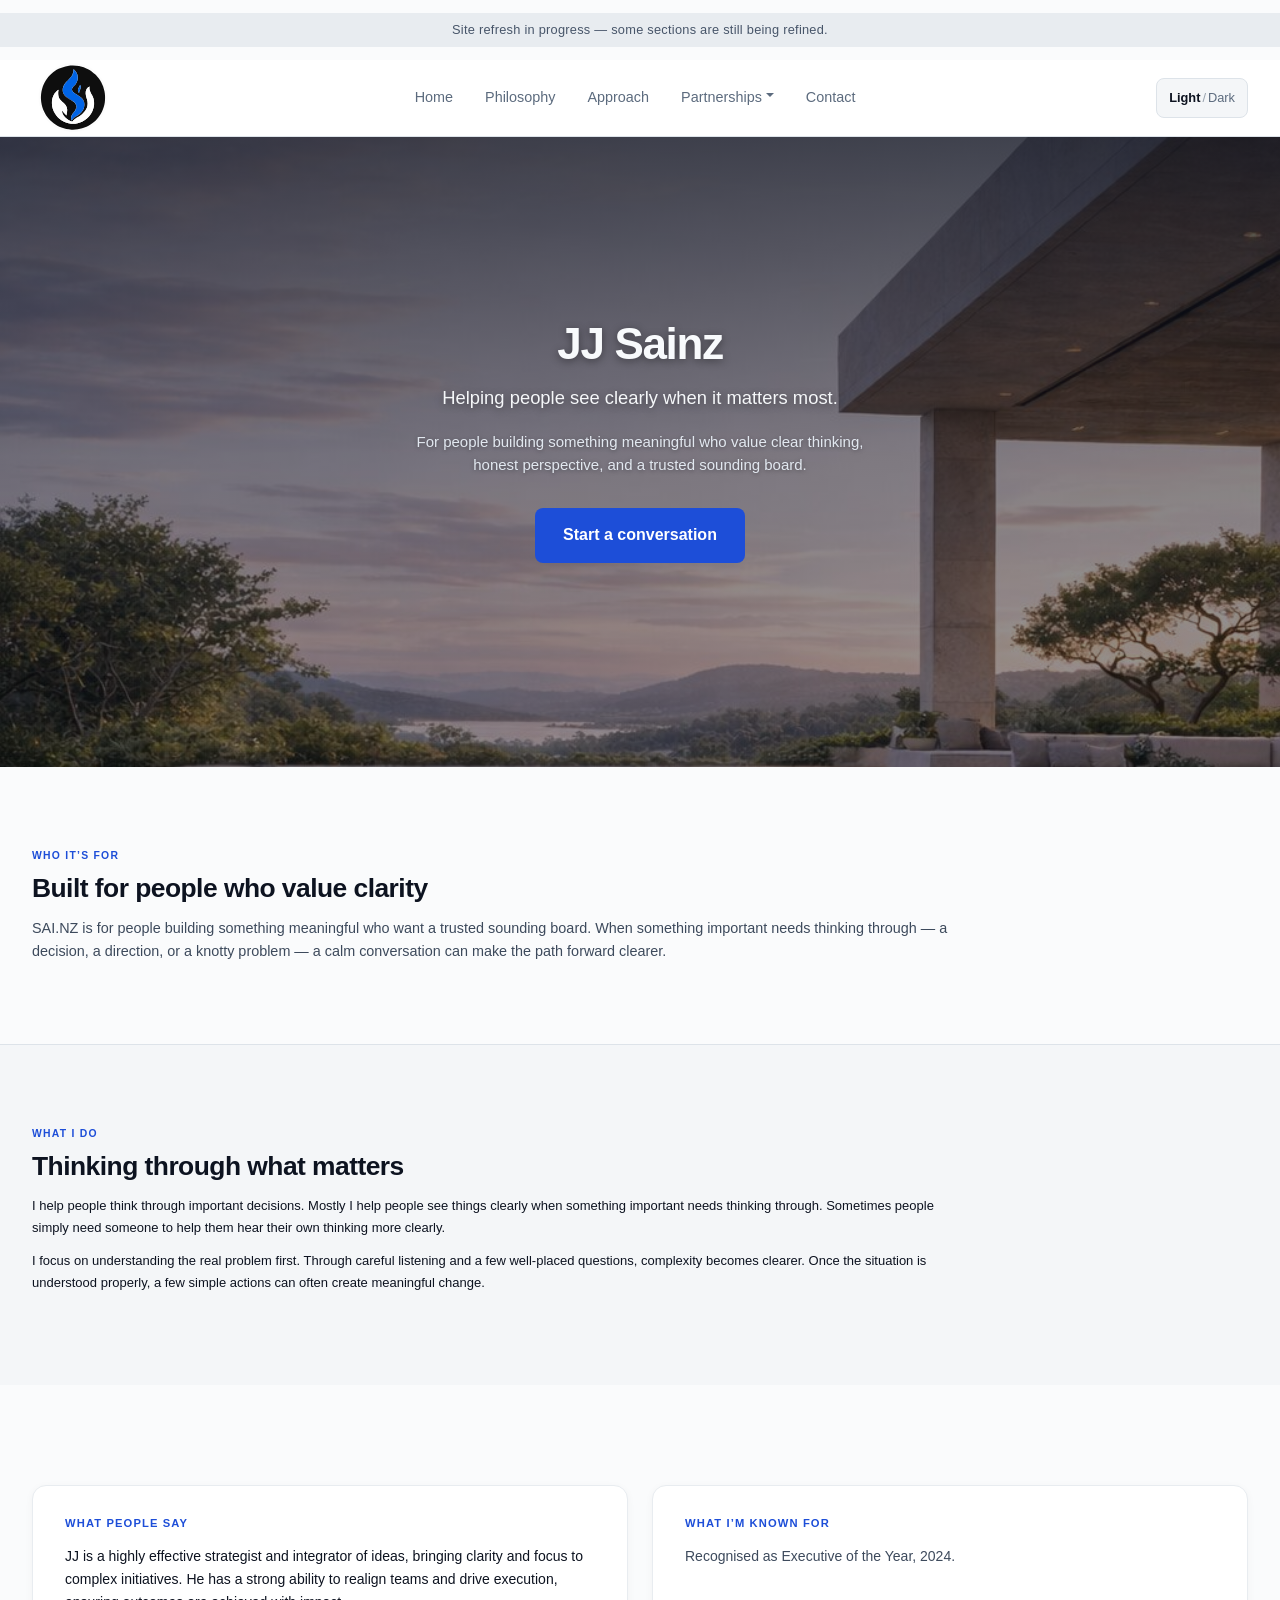
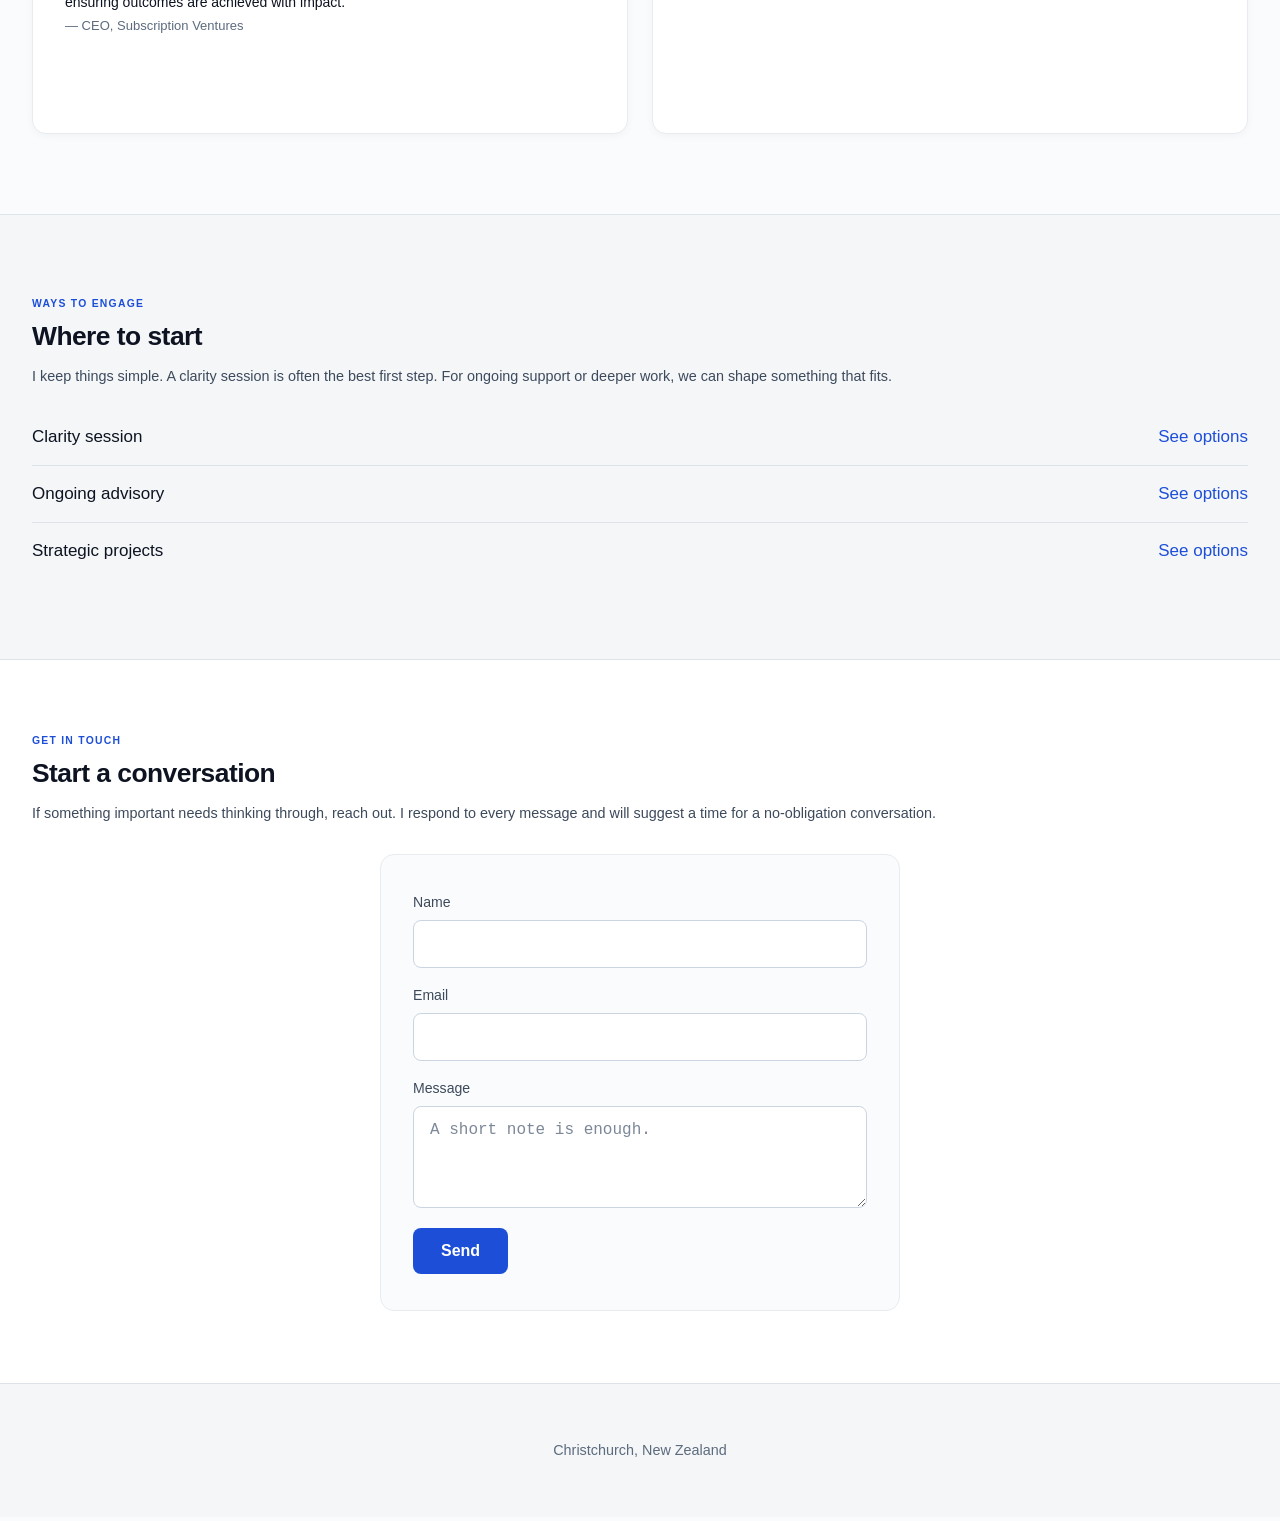
==== commit 8d9b48eb: "Final structural pass: hierarchy, homepage width, proof label, mobile header, release to / - Typogra" ====
--- a/index.html
+++ b/index.html
@@ -1,858 +1,120 @@
 <!DOCTYPE html>
 <html lang="en" data-theme="light">
 <head>
-  <!-- Google Tag Manager -->
-<script>(function(w,d,s,l,i){w[l]=w[l]||[];w[l].push({'gtm.start':
-new Date().getTime(),event:'gtm.js'});var f=d.getElementsByTagName(s)[0],
-j=d.createElement(s),dl=l!='dataLayer'?'&l='+l:'';j.async=true;j.src=
-'https://www.googletagmanager.com/gtm.js?id='+i+dl;f.parentNode.insertBefore(j,f);
-})(window,document,'script','dataLayer','GTM-NX6T9PZV');</script>
-<!-- End Google Tag Manager -->
+  <script>(function(w,d,s,l,i){w[l]=w[l]||[];w[l].push({'gtm.start':
+  new Date().getTime(),event:'gtm.js'});var f=d.getElementsByTagName(s)[0],
+  j=d.createElement(s),dl=l!='dataLayer'?'&l='+l:'';j.async=true;j.src=
+  'https://www.googletagmanager.com/gtm.js?id='+i+dl;f.parentNode.insertBefore(j,f);
+  })(window,document,'script','dataLayer','GTM-NX6T9PZV');</script>
   <meta charset="UTF-8" />
   <meta name="viewport" content="width=device-width, initial-scale=1.0" />
-
-  <title>JJ Sainz | Business Advisor | Strategy, Leadership, BPO Connections</title>
-
-  <meta name="description" content="Business advisor based in Christchurch, New Zealand. Turning chaos into clarity and growth through strategy, leadership development, and access to trusted BPO staffing and outsourcing partners." />
-  <meta name="keywords" content="business advisor, business consultant, leadership development, organisational effectiveness, continuous improvement, strategy and problem solving, Christchurch, New Zealand, Australia, SME advisory, outsourcing connections, BPO staffing, call centre outsourcing, business process outsourcing" />
-  <meta name="robots" content="index,follow" />
-
-  <!-- Canonical -->
+  <title>JJ Sainz — Helping people see clearly when it matters most</title>
+  <meta name="description" content="I help people think through important decisions. Clear thinking, honest perspective, and a trusted sounding board when something important needs thinking through." />
   <link rel="canonical" href="https://www.sai.nz/" />
-
-  <!-- Open Graph -->
-  <meta property="og:title" content="JJ Sainz | Business Advisor" />
-  <meta property="og:description" content="Turning chaos into clarity and growth. Strategy, leadership development, and access to trusted BPO staffing and outsourcing partners." />
+  <meta property="og:title" content="JJ Sainz — Helping people see clearly when it matters most" />
+  <meta property="og:description" content="I help people think through important decisions." />
+  <meta property="og:url" content="https://www.sai.nz/" />
   <meta property="og:type" content="website" />
-  <meta property="og:url" content="https://www.sai.nz/" />
-  <meta property="og:site_name" content="SAI.NZ" />
-  <meta property="og:image" content="https://www.sai.nz/assets/sainz-logo.svg" />
-
-  <!-- Twitter Card -->
-  <meta name="twitter:card" content="summary_large_image" />
-  <meta name="twitter:title" content="JJ Sainz | Business Advisor" />
-  <meta name="twitter:description" content="Turning chaos into clarity and growth through strategy, leadership development, and BPO staffing connections." />
-  <meta name="twitter:image" content="https://www.sai.nz/assets/sainz-logo.svg" />
-
-  <!-- Structured Data -->
-  <script type="application/ld+json">
-  {
-    "@context": "https://schema.org",
-    "@type": "Person",
-    "name": "JJ Sainz",
-    "jobTitle": "Business Advisor",
-    "url": "https://www.sai.nz/",
-    "description": "Business advisor helping leaders uncover simple truths, solve tough problems, and grow sustainably without unnecessary complexity.",
-    "address": {
-      "@type": "PostalAddress",
-      "addressCountry": "New Zealand",
-      "addressLocality": "Christchurch"
-    }
-  }
-  </script>
-
+  <link rel="stylesheet" href="/assets/v2/site.css" />
   <style>
-    /*
-      High-end boutique advisory — calm, airy, confident, premium
-      SAI.NZ palette: Brand Blue #1D4ED8
-    */
-
-    :root {
-      --bg: #FAFBFC;
-      --bg-alt: #F4F6F8;
-      --card: #FFFFFF;
-      --card-border: #E8ECF0;
-      --surface: #FFFFFF;
-      --surface-elevated: #FFFFFF;
-      --text: #0D1320;
-      --text-secondary: #3D4A5C;
-      --muted: #5C6B7E;
-      --accent: #1D4ED8;
-      --accent-hover: #1639A8;
-      --accent-muted: rgba(29, 78, 216, 0.08);
-      --accent-focus: rgba(29, 78, 216, 0.15);
-      --success: #0F766E;
-      --border: #DDE3E9;
-      --shadow-sm: 0 1px 3px rgba(13, 19, 32, 0.04);
-      --shadow-md: 0 4px 12px rgba(13, 19, 32, 0.06);
-      --shadow-card: 0 2px 8px rgba(13, 19, 32, 0.04);
-      --input-bg: #FFFFFF;
-      --input-border: #CBD5E1;
-      --btn-text: #FFFFFF;
-      --link: #1D4ED8;
-      --link-underline: rgba(29, 78, 216, 0.3);
-      --base-font: 17px;
-      --line: 1.65;
-      --line-tight: 1.45;
-      --radius: 6px;
-      --radius-lg: 10px;
-      --nav-height: 76px;
-      --section-padding: 100px;
-      --section-padding-sm: 80px;
-      --content-max: 640px;
-      --grid-max: 1100px;
-      --banner-bg: #E8ECF0;
-      --banner-text: #475569;
-    }
-
-    html[data-theme="dark"] {
-      --bg: #0A0E16;
-      --bg-alt: #0F141C;
-      --card: #121922;
-      --card-border: #1E2836;
-      --surface: #151D28;
-      --surface-elevated: #1A232F;
-      --text: #F4F6F9;
-      --text-secondary: #B8C4D0;
-      --muted: #8896A8;
-      --accent: #1D4ED8;
-      --accent-hover: #3B82F6;
-      --accent-muted: rgba(29, 78, 216, 0.12);
-      --accent-focus: rgba(29, 78, 216, 0.2);
-      --success: #16A34A;
-      --border: #243045;
-      --shadow-sm: 0 1px 3px rgba(0, 0, 0, 0.2);
-      --shadow-md: 0 4px 12px rgba(0, 0, 0, 0.25);
-      --shadow-card: 0 2px 8px rgba(0, 0, 0, 0.2);
-      --input-bg: #0E1520;
-      --input-border: #2A3548;
-      --link: #93C5FD;
-      --link-underline: rgba(147, 197, 253, 0.35);
-      --banner-bg: #1A2332;
-      --banner-text: #94A3B8;
-    }
-
-    /* Site refresh banner — subtle, above nav */
-    .site-refresh-banner {
-      background: var(--banner-bg);
-      color: var(--banner-text);
-      text-align: center;
-      font-size: 0.8rem;
-      font-weight: 500;
-      letter-spacing: 0.02em;
-      padding: 8px 16px;
-      line-height: 1.4;
-    }
-
-    html { scroll-behavior: smooth; }
-    * { box-sizing: border-box; }
-    html, body { margin: 0; padding: 0; }
-
-    body {
-      font-family: -apple-system, BlinkMacSystemFont, "Segoe UI", Roboto, "Helvetica Neue", Arial, sans-serif;
-      background: var(--bg);
-      color: var(--text);
-      font-size: var(--base-font);
-      line-height: var(--line);
-      transition: background 0.2s ease, color 0.2s ease;
-    }
-
-    a {
-      color: var(--link);
-      text-decoration: none;
-      border-bottom: 1px solid var(--link-underline);
-      transition: opacity 0.15s ease, border-color 0.15s ease;
-    }
-    a:hover { opacity: 0.88; }
-    .inline-link {
-      color: inherit;
-      border-bottom: 1px solid var(--link-underline);
-    }
-
-    /* ===== Top Navigation ===== */
-    .site-header {
-      position: sticky;
-      top: 0;
-      z-index: 100;
-      background: var(--card);
-      border-bottom: 1px solid var(--border);
-      transition: background 0.2s ease, border-color 0.2s ease;
-    }
-    .nav-menu-btn { position: relative; z-index: 101; }
-
-    .nav-inner {
-      max-width: var(--grid-max);
-      margin: 0 auto;
-      padding: 0 32px;
-      height: var(--nav-height);
-      display: flex;
-      align-items: center;
-      justify-content: space-between;
-      gap: 32px;
-    }
-
-    .nav-logo-link {
-      text-decoration: none;
-      border: none;
-      display: flex;
-      align-items: center;
-    }
-    .nav-logo-link:hover { opacity: 0.9; }
-    .nav-logo {
-      height: 52px;
-      width: auto;
-      display: block;
-    }
-
-    .nav-links {
-      display: flex;
-      align-items: center;
-      gap: 4px;
-      flex-wrap: wrap;
-    }
-
-    .nav-links a {
-      padding: 10px 14px;
-      font-size: 0.9rem;
-      font-weight: 500;
-      color: var(--muted);
-      border: none;
-      letter-spacing: 0.01em;
-    }
-    .nav-links a:hover { color: var(--text); }
-
-    /* Mobile menu button — hidden on desktop */
-    .nav-menu-btn {
-      display: none;
-      align-items: center;
-      justify-content: center;
-      width: 48px;
-      height: 48px;
-      padding: 0;
-      background: transparent;
-      border: 1px solid var(--border);
-      border-radius: var(--radius);
-      cursor: pointer;
-      transition: background 0.2s ease, border-color 0.2s ease;
-    }
-    .nav-menu-btn:hover {
-      background: var(--bg-alt);
-    }
-    .nav-menu-icon {
+    /* Hero — homepage */
+    #hero {
       position: relative;
-      width: 20px;
-      height: 14px;
-    }
-    .nav-menu-icon::before,
-    .nav-menu-icon::after {
-      content: '';
-      position: absolute;
-      left: 0;
-      width: 100%;
-      height: 2px;
-      background: var(--text);
-      border-radius: 1px;
-      transition: transform 0.25s ease, opacity 0.25s ease;
-    }
-    .nav-menu-icon::before { top: 0; }
-    .nav-menu-icon::after { bottom: 0; }
-    .nav-menu-btn[aria-expanded="true"] .nav-menu-icon::before {
-      transform: translateY(6px) rotate(45deg);
-    }
-    .nav-menu-btn[aria-expanded="true"] .nav-menu-icon::after {
-      transform: translateY(-6px) rotate(-45deg);
-    }
-
-    /* Theme toggle — both words always visible, full control clickable */
-    .nav-theme-wrap { flex-shrink: 0; }
-    .theme-toggle-btn {
+      min-height: 70vh;
       display: flex;
       align-items: center;
       justify-content: center;
-      gap: 4px;
-      min-width: 100px;
-      min-height: 44px;
-      padding: 0 14px;
-      font-size: 0.8rem;
-      font-weight: 500;
-      letter-spacing: 0.03em;
-      color: var(--muted);
-      background: var(--bg-alt);
-      border: 1px solid var(--border);
-      border-radius: var(--radius);
-      cursor: pointer;
-      transition: border-color 0.15s ease, background 0.15s ease;
-    }
-    .theme-toggle-btn:hover {
-      border-color: var(--card-border);
-    }
-    .theme-toggle-btn .theme-sep {
-      color: var(--muted);
-      opacity: 0.6;
-      pointer-events: none;
-    }
-    .theme-toggle-btn .theme-option {
-      pointer-events: none;
-    }
-    .theme-toggle-btn .theme-option.active {
-      color: var(--text);
-      font-weight: 600;
-    }
-    html[data-theme="dark"] .theme-toggle-btn .theme-option[data-theme="dark"].active { color: var(--text); }
-
-    /* ===== Section layout ===== */
-    section {
-      padding: var(--section-padding) 32px;
-      max-width: var(--grid-max);
-      margin: 0 auto;
-    }
-
-    section.section-alt {
-      background: var(--bg-alt);
-    }
-
-    .section-eyebrow {
-      font-size: 0.8rem;
-      font-weight: 600;
-      letter-spacing: 0.12em;
-      text-transform: uppercase;
-      color: var(--accent);
-      margin: 0 0 14px 0;
-    }
-
-    .section-title {
-      font-size: 2rem;
-      font-weight: 600;
-      color: var(--text);
-      margin: 0 0 20px 0;
-      line-height: 1.25;
-      letter-spacing: -0.02em;
-    }
-
-    .section-lead {
-      font-size: 1.05rem;
-      color: var(--text-secondary);
-      margin: 0 0 36px 0;
-      max-width: var(--content-max);
-      line-height: var(--line);
-    }
-
-    .body-text {
-      font-size: 1rem;
-      color: var(--text);
-      line-height: var(--line);
-      margin: 0 0 18px 0;
-      max-width: var(--content-max);
-    }
-
-    .body-text.muted {
-      color: var(--muted);
-      font-size: 0.95rem;
-    }
-
-    /* ===== Hero ===== */
-    #hero {
-      position: relative;
-      min-height: 85vh;
-      display: flex;
-      align-items: center;
-      justify-content: center;
-      padding: 120px 32px 140px;
+      padding: 80px 32px 100px;
       text-align: center;
-      background-color: #E2E8F0;
+      background-color: #1a2333;
       background-image:
-        linear-gradient(to bottom, rgba(248,250,252,0.45) 0%, rgba(241,245,249,0.25) 40%, rgba(226,232,240,0.2) 100%),
+        linear-gradient(to bottom, rgba(13,19,32,0.78) 0%, rgba(13,19,32,0.5) 50%, rgba(13,19,32,0.4) 100%),
         url('/assets/v2/hero-light.jpg'),
-        linear-gradient(165deg, #F1F5F9 0%, #E2E8F0 50%, #CBD5E1 100%);
+        linear-gradient(165deg, #2d3748 0%, #1a202c 100%);
       background-size: cover;
       background-position: center;
-      background-repeat: no-repeat;
       overflow: hidden;
     }
-    #hero .hero-inner {
-      position: relative;
-      z-index: 1;
-      max-width: 680px;
-      animation: heroFadeIn 1.8s ease-out;
-    }
-    @keyframes heroFadeIn {
-      from { opacity: 0; transform: translateY(12px); }
-      to { opacity: 1; transform: translateY(0); }
-    }
+    #hero .hero-inner { position: relative; z-index: 1; max-width: 640px; animation: heroFade 1.4s ease-out; }
+    @keyframes heroFade { from { opacity: 0; transform: translateY(8px); } to { opacity: 1; transform: translateY(0); } }
     html[data-theme="dark"] #hero {
       background-color: #060910;
       background-image:
-        linear-gradient(to bottom, rgba(10,14,22,0.52) 0%, rgba(10,14,22,0.32) 45%, rgba(6,9,16,0.4) 100%),
-        radial-gradient(ellipse 120% 80% at 50% 90%, rgba(29,78,216,0.06) 0%, transparent 50%),
+        linear-gradient(to bottom, rgba(6,9,16,0.78) 0%, rgba(6,9,16,0.5) 50%, rgba(6,9,16,0.4) 100%),
+        radial-gradient(ellipse 100% 70% at 50% 85%, rgba(29,78,216,0.08) 0%, transparent 50%),
         url('/assets/v2/hero-dark.jpg'),
-        linear-gradient(180deg, #0A0E16 0%, #060910 50%, #030508 100%);
-      background-size: cover;
-      background-position: center;
-    }
-
-    .hero-eyebrow {
-      font-size: 0.8rem;
-      font-weight: 600;
-      letter-spacing: 0.14em;
-      text-transform: uppercase;
-      color: var(--muted);
-      margin: 0 0 24px 0;
-    }
-
-    .hero-title {
-      font-size: 3.25rem;
-      font-weight: 600;
-      margin: 0 0 12px 0;
-      letter-spacing: -0.03em;
-      line-height: 1.1;
-    }
-
-    .hero-subtitle {
-      font-size: 1.2rem;
-      color: var(--muted);
-      margin: 0 0 28px 0;
-      font-style: italic;
-      letter-spacing: 0.01em;
-    }
-
-    .hero-tagline {
-      font-size: 1.35rem;
-      font-weight: 500;
-      margin: 0 0 40px 0;
-      max-width: 520px;
-      margin-left: auto;
-      margin-right: auto;
+        linear-gradient(180deg, #0A0E16 0%, #060910 100%);
+    }
+    .hero-title { font-size: 2.75rem; font-weight: 600; margin: 0 0 14px 0; letter-spacing: -0.03em; line-height: 1.1; color: var(--text); text-shadow: 0 2px 8px rgba(0,0,0,0.25); }
+    .hero-slogan { font-size: 1.15rem; font-weight: 500; margin: 0 0 18px 0; color: var(--text); opacity: 0.98; text-shadow: 0 2px 6px rgba(0,0,0,0.2); }
+    .hero-support { font-size: 0.9375rem; color: var(--text-secondary); margin: 0 0 32px 0; max-width: 480px; margin-left: auto; margin-right: auto; line-height: 1.5; text-shadow: 0 1px 4px rgba(0,0,0,0.2); }
+    .hero-ctas { display: flex; flex-direction: column; align-items: center; gap: 0; }
+    .hero-ctas .btn-primary { min-height: 48px; }
+
+    html[data-theme="light"] #hero { background-color: #1e293b; }
+    html[data-theme="light"] #hero .hero-title,
+    html[data-theme="light"] #hero .hero-slogan { color: #f8fafc; text-shadow: 0 2px 8px rgba(0,0,0,0.4); }
+    html[data-theme="light"] #hero .hero-support { color: #e2e8f0; text-shadow: 0 1px 4px rgba(0,0,0,0.35); }
+
+    .recognition-block { margin-top: 8px; }
+    .recognition-block p { margin: 0 0 14px 0; color: var(--text-secondary); }
+
+    .proof-block { display: grid; grid-template-columns: 1fr 1fr; gap: 24px; align-items: stretch; margin-top: 20px; }
+    .proof-block .proof-card { padding: 28px 32px; background: var(--card); border: 1px solid var(--card-border); border-radius: var(--radius-lg); box-shadow: var(--shadow-card); min-height: 200px; display: flex; flex-direction: column; }
+    .proof-block .proof-card h3 { font-size: 0.7rem; font-weight: 600; letter-spacing: 0.1em; text-transform: uppercase; color: var(--accent); margin: 0 0 12px 0; }
+    .testimonial-carousel { position: relative; min-height: 160px; flex: 1; contain: layout style; }
+    .testimonial-slide {
+      position: absolute; left: 0; right: 0; top: 0;
+      padding: 0; margin: 0;
+      font-size: 0.875rem;
+      line-height: var(--line);
       color: var(--text);
-      line-height: 1.5;
-    }
-
-    .hero-intro {
-      font-size: 1.05rem;
+      opacity: 0;
+      visibility: hidden;
+      transition: opacity 0.5s ease, visibility 0.5s ease;
+      backface-visibility: hidden;
+    }
+    .testimonial-slide.active { position: relative; opacity: 1; visibility: visible; }
+    .testimonial-slide .t-quote { display: block; }
+    .testimonial-slide .t-attribution { font-size: 0.8125rem; color: var(--muted); margin-top: 10px; padding-top: 8px; border-top: none; }
+    .known-for-carousel { position: relative; min-height: 160px; flex: 1; contain: layout style; }
+    .known-for-item {
+      position: absolute; left: 0; right: 0; top: 0;
+      padding: 0; margin: 0;
+      font-size: 0.875rem;
+      line-height: var(--line);
       color: var(--text-secondary);
-      max-width: 520px;
-      margin: 0 auto 12px auto;
-      line-height: var(--line);
-    }
-
-    .hero-note {
-      font-size: 0.95rem;
-      color: var(--muted);
-      max-width: 520px;
-      margin: 0 auto 48px auto;
-      line-height: var(--line);
-    }
-
-    .hero-ctas {
-      display: flex;
-      gap: 16px;
-      justify-content: center;
-      flex-wrap: wrap;
-    }
-
-    .btn-primary {
-      display: inline-flex;
-      align-items: center;
-      justify-content: center;
-      padding: 14px 28px;
-      font-size: 1rem;
-      font-weight: 600;
-      color: var(--btn-text);
-      background: var(--accent);
-      border: none;
-      border-radius: var(--radius);
-      cursor: pointer;
-      text-decoration: none;
-      border-bottom: none;
-      transition: background 0.15s ease, transform 0.05s ease;
-    }
-    .btn-primary:hover {
-      background: var(--accent-hover);
-      opacity: 1;
-    }
-
-    .btn-secondary {
-      display: inline-flex;
-      align-items: center;
-      justify-content: center;
-      padding: 14px 28px;
-      font-size: 1rem;
-      font-weight: 500;
-      color: var(--text);
-      background: transparent;
-      border: 1px solid var(--border);
-      border-radius: var(--radius);
-      cursor: pointer;
-      text-decoration: none;
-      border-bottom: 1px solid var(--border);
-      transition: background 0.15s ease, border-color 0.15s ease;
-    }
-    .btn-secondary:hover {
-      background: var(--bg-alt);
-      border-color: var(--card-border);
-      opacity: 1;
-    }
-
-    /* ===== Services ===== */
-    #services {
-      background: var(--surface);
-      border-top: 1px solid var(--border);
-      padding: var(--section-padding) 32px;
-    }
-
-    .services-grid {
-      display: grid;
-      grid-template-columns: repeat(3, 1fr);
-      gap: 28px;
-      margin-top: 44px;
-    }
-
-    @media (max-width: 900px) {
-      .services-grid { grid-template-columns: 1fr; }
-    }
-
-    .service-card {
-      padding: 36px 32px;
-      background: var(--card);
-      border: 1px solid var(--card-border);
-      border-radius: var(--radius-lg);
-      box-shadow: var(--shadow-card);
-      transition: border-color 0.25s ease, box-shadow 0.25s ease, transform 0.25s ease;
-    }
-    @media (hover: hover) {
-      .service-card:hover {
-        border-color: var(--accent);
-        box-shadow: var(--shadow-md);
-        transform: translateY(-2px);
-      }
-    }
-
-    .service-card h3 {
-      font-size: 1.15rem;
-      font-weight: 600;
-      margin: 0 0 12px 0;
-      color: var(--text);
-      letter-spacing: -0.01em;
-    }
-
-    .service-card p {
-      font-size: 0.95rem;
-      color: var(--text-secondary);
-      margin: 0;
-      line-height: var(--line);
-    }
-
-    /* ===== Guiding Principles ===== */
-    #principles {
-      background: var(--bg);
-    }
-
-    .principles-grid {
-      display: grid;
-      grid-template-columns: repeat(2, 1fr);
-      gap: 0;
-      margin-top: 44px;
-      max-width: 800px;
-    }
-
-    @media (max-width: 700px) {
-      .principles-grid { grid-template-columns: 1fr; }
-    }
-
-    .principle-item {
-      padding: 28px 32px;
-      background: var(--card);
-      border: 1px solid var(--card-border);
-      margin: -1px 0 0 -1px;
-      transition: background 0.2s ease, transform 0.2s ease;
-    }
-    @media (hover: hover) {
-      .principle-item:hover {
-        background: var(--surface-elevated);
-        transform: translateY(-1px);
-      }
-    }
-
-    .principle-item strong {
-      display: block;
-      font-size: 1rem;
-      font-weight: 600;
-      margin-bottom: 6px;
-      color: var(--text);
-    }
-
-    .principle-item span {
-      font-size: 0.92rem;
-      color: var(--text-secondary);
-      line-height: var(--line);
-    }
-
-    /* ===== Proof / Credibility ===== */
-    #proof {
-      background: var(--bg-alt);
-      border-top: 1px solid var(--border);
-    }
-
-    .testimonials {
-      margin-top: 44px;
-      display: grid;
-      gap: 24px;
-    }
-
-    .testimonial {
-      margin: 0;
-      padding: 36px 40px;
-      background: var(--card);
-      border: 1px solid var(--card-border);
-      border-radius: var(--radius-lg);
-      box-shadow: var(--shadow-card);
-      font-style: normal;
-      color: var(--text);
-      font-size: 1.02rem;
-      line-height: var(--line);
-      position: relative;
-      transition: box-shadow 0.25s ease, transform 0.25s ease;
-    }
-    @media (hover: hover) {
-      .testimonial:hover {
-        box-shadow: var(--shadow-md);
-        transform: translateY(-1px);
-      }
-    }
-
-    .testimonial::before {
-      content: '"';
-      position: absolute;
-      top: 24px;
-      left: 28px;
-      font-size: 3rem;
-      font-weight: 600;
-      color: var(--accent);
-      opacity: 0.2;
-      line-height: 1;
-      font-family: Georgia, serif;
-    }
-
-    .testimonial-quote {
-      position: relative;
-      z-index: 1;
-    }
-
-    .testimonial-attribution {
-      font-style: normal;
-      font-size: 0.9rem;
-      color: var(--muted);
-      margin-top: 20px;
-      padding-top: 16px;
-      border-top: 1px solid var(--border);
-    }
-
-    .credibility-heading {
-      font-size: 0.85rem;
-      font-weight: 600;
-      letter-spacing: 0.1em;
-      text-transform: uppercase;
-      color: var(--muted);
-      margin: 56px 0 20px 0;
-    }
-
-    .credibility-grid {
-      display: grid;
-      grid-template-columns: repeat(auto-fit, minmax(260px, 1fr));
-      gap: 16px;
-    }
-
-    .credibility-item {
-      padding: 20px 24px;
-      background: var(--card);
-      border: 1px solid var(--card-border);
-      border-radius: var(--radius);
-      font-size: 0.95rem;
-      color: var(--text);
-      line-height: var(--line);
-    }
-
-    /* ===== How We Work Together ===== */
-    #how-we-work {
-      background: var(--bg);
-    }
-
-    /* ===== Engagement Models ===== */
-    #engagement {
-      background: var(--bg-alt);
-      border-top: 1px solid var(--border);
-    }
-
-    .engagement-grid {
-      display: grid;
-      grid-template-columns: repeat(auto-fit, minmax(320px, 1fr));
-      gap: 20px;
-      margin-top: 44px;
-    }
-
-    .engagement-card {
-      padding: 32px 36px;
-      background: var(--card);
-      border: 1px solid var(--card-border);
-      border-radius: var(--radius-lg);
-      box-shadow: var(--shadow-card);
-      transition: border-color 0.25s ease, box-shadow 0.25s ease, transform 0.25s ease;
-    }
-
-    .engagement-card.featured {
-      border-color: var(--accent);
-      background: var(--card);
-      box-shadow: var(--shadow-md);
-    }
-
-    @media (hover: hover) {
-      .engagement-card:hover {
-        border-color: var(--accent);
-        box-shadow: var(--shadow-md);
-        transform: translateY(-2px);
-      }
-    }
-
-    .engagement-card .badge {
-      font-size: 0.75rem;
-      font-weight: 600;
-      letter-spacing: 0.08em;
-      text-transform: uppercase;
-      color: var(--accent);
-      margin-bottom: 12px;
-    }
-
-    .engagement-card h3 {
-      font-size: 1.1rem;
-      font-weight: 600;
-      margin: 0 0 10px 0;
-      color: var(--text);
-    }
-
-    .engagement-card p {
-      font-size: 0.94rem;
-      color: var(--text-secondary);
-      margin: 0 0 12px 0;
-      line-height: var(--line);
-    }
-
-    .engagement-card .price {
-      font-size: 0.9rem;
-      color: var(--muted);
-      font-style: italic;
-    }
-
-    .engagement-cta {
-      margin-top: 36px;
-      font-weight: 500;
-      font-size: 1.05rem;
-      max-width: var(--content-max);
-    }
-
-    /* ===== Contact ===== */
-    #contact {
-      background: var(--card);
-      border-top: 1px solid var(--border);
-      padding: 120px 32px 120px;
-    }
-
-    .contact-wrapper {
-      max-width: 560px;
-      margin: 0 auto;
-    }
-
-    .contact-intro {
-      font-size: 1.1rem;
-      color: var(--text-secondary);
-      margin: 0 0 40px 0;
-      line-height: var(--line);
-    }
-
-    .contact-form {
-      padding: 48px 52px;
-      background: var(--bg);
-      border: 1px solid var(--card-border);
-      border-radius: var(--radius-lg);
-      box-shadow: var(--shadow-card);
-    }
-
-    .contact-form label {
-      display: block;
-      font-size: 0.88rem;
-      font-weight: 500;
-      color: var(--text-secondary);
-      margin: 20px 0 8px 0;
-      letter-spacing: 0.02em;
-    }
-    .contact-form label:first-of-type { margin-top: 0; }
-
-    .contact-form input,
-    .contact-form textarea {
-      display: block;
-      width: 100%;
-      padding: 14px 16px;
-      font-size: 1rem;
-      border: 1px solid var(--input-border);
-      border-radius: var(--radius);
-      background: var(--input-bg);
-      color: var(--text);
-      outline: none;
-      transition: border-color 0.2s ease, box-shadow 0.2s ease;
-    }
-
-    .contact-form input:focus,
-    .contact-form textarea:focus {
-      border-color: var(--accent);
-      box-shadow: 0 0 0 3px var(--accent-focus);
-    }
-
-    .contact-form input::placeholder,
-    .contact-form textarea::placeholder {
-      color: var(--muted);
-      opacity: 0.8;
-    }
-
-    .contact-form button {
-      margin-top: 24px;
-      padding: 14px 28px;
-      background: var(--accent);
-      color: var(--btn-text);
-      border: none;
-      border-radius: var(--radius);
-      font-size: 1rem;
-      font-weight: 600;
-      cursor: pointer;
-      transition: background 0.15s ease;
-    }
-    .contact-form button:hover { background: var(--accent-hover); }
-
-    .thank-you {
-      display: none;
-      background: var(--success);
-      padding: 16px 20px;
-      margin-top: 20px;
-      border-radius: var(--radius);
-      color: #ffffff;
-      font-size: 0.95rem;
-    }
-
-    /* ===== Footer ===== */
-    .site-footer {
-      padding: 48px 32px;
-      text-align: center;
-      font-size: 0.9rem;
-      color: var(--muted);
-      border-top: 1px solid var(--border);
-      background: var(--bg-alt);
-    }
-
-    .seo-hidden { display: none; }
-
-    /* ===== Floating CTA ===== */
+      opacity: 0;
+      visibility: hidden;
+      transition: opacity 0.5s ease, visibility 0.5s ease;
+      backface-visibility: hidden;
+    }
+    .known-for-item.active { position: relative; opacity: 1; visibility: visible; }
+    @media (max-width: 768px) {
+      .proof-block { grid-template-columns: 1fr; gap: 16px; margin-top: 16px; }
+      .proof-block .proof-card { min-height: 160px; padding: 18px 20px; }
+      .testimonial-carousel, .known-for-carousel { min-height: 140px; }
+    }
+
+    .engage-list { list-style: none; padding: 0; margin: 20px 0 0 0; }
+    .engage-list li { padding: 14px 0; border-bottom: 1px solid var(--border); display: flex; justify-content: space-between; align-items: baseline; flex-wrap: wrap; gap: 8px; }
+    .engage-list li:last-child { border-bottom: none; }
+    .engage-list a { border: none; font-weight: 500; }
+
+    #invitation { background: var(--card); border-top: 1px solid var(--border); padding: 72px 32px; }
+    .invitation-form { max-width: 480px; margin: 28px auto 0; padding: 36px 32px; background: var(--bg); border: 1px solid var(--card-border); border-radius: var(--radius-lg); }
+
     .floating-cta {
       position: fixed;
       bottom: 24px;
       left: 50%;
       transform: translateX(-50%) translateY(80px);
       z-index: 90;
-      display: inline-flex;
-      align-items: center;
-      justify-content: center;
       padding: 14px 28px;
       font-size: 0.95rem;
       font-weight: 600;
       color: var(--btn-text);
       background: var(--accent);
-      border: none;
       border-radius: var(--radius);
       text-decoration: none;
       box-shadow: var(--shadow-md);
@@ -860,449 +122,181 @@
       visibility: hidden;
       transition: transform 0.35s ease, opacity 0.3s ease, visibility 0.3s ease;
     }
-    .floating-cta.visible {
-      transform: translateX(-50%) translateY(0);
-      opacity: 1;
-      visibility: visible;
-    }
-    .floating-cta:hover {
-      background: var(--accent-hover);
-      color: var(--btn-text);
-    }
-
-    /* ===== Mobile: tablet and down ===== */
-    @media (max-width: 900px) {
-      .services-grid { grid-template-columns: 1fr; }
-    }
+    .floating-cta.visible { transform: translateX(-50%) translateY(0); opacity: 1; visibility: visible; }
+    .floating-cta:hover { background: var(--accent-hover); color: var(--btn-text); }
 
     @media (max-width: 768px) {
-      .nav-inner {
-        padding: 0 20px;
-        height: 64px;
-        gap: 0;
-      }
-      .nav-logo { height: 46px; }
-      .nav-menu-btn {
-        display: flex;
-        order: 2;
-        margin-left: auto;
-      }
-      .nav-links {
-        position: fixed;
-        top: 0;
-        left: 0;
-        right: 0;
-        bottom: 0;
-        background: var(--card);
-        flex-direction: column;
-        justify-content: center;
-        align-items: center;
-        gap: 8px;
-        padding: 80px 24px 40px;
-        opacity: 0;
-        visibility: hidden;
-        pointer-events: none;
-        transition: opacity 0.25s ease, visibility 0.25s ease;
-        z-index: 99;
-      }
-      .nav-links.open {
-        opacity: 1;
-        visibility: visible;
-        pointer-events: auto;
-      }
-      .nav-links a {
-        padding: 14px 20px;
-        font-size: 1.1rem;
-        min-height: 48px;
-        min-width: 200px;
-        display: inline-flex;
-        align-items: center;
-        justify-content: center;
-      }
-      .nav-theme-wrap {
-        margin-top: 24px;
-      }
-      .theme-toggle-btn {
-        min-height: 48px;
-        min-width: 120px;
-        padding: 0 18px;
-        font-size: 0.85rem;
-      }
-      section {
-        padding: 64px 20px;
-      }
-      #hero {
-        min-height: 70vh;
-        padding: 80px 20px 100px;
-      }
-      .hero-inner { max-width: 100%; }
-      .hero-eyebrow {
-        font-size: 0.7rem;
-        letter-spacing: 0.12em;
-        margin-bottom: 18px;
-      }
-      .hero-title {
-        font-size: 2.35rem;
-        margin-bottom: 10px;
-      }
-      .hero-subtitle { font-size: 1.05rem; margin-bottom: 20px; }
-      .hero-tagline {
-        font-size: 1.15rem;
-        margin-bottom: 28px;
-        max-width: 100%;
-      }
-      .hero-intro, .hero-note {
-        font-size: 0.9375rem;
-        max-width: 100%;
-      }
-      .hero-note { margin-bottom: 36px; }
-      .hero-ctas {
-        flex-direction: column;
-        gap: 14px;
-        align-items: center;
-      }
-      .hero-ctas .btn-primary {
-        width: 100%;
-        max-width: 280px;
-        min-height: 48px;
-        padding: 14px 24px;
-      }
-      .floating-cta {
-        bottom: 20px;
-        left: 20px;
-        right: 20px;
-        transform: translateY(80px);
-      }
-      .floating-cta.visible {
-        transform: translateY(0);
-      }
-      .section-title { font-size: 1.5rem; margin-bottom: 16px; }
-      .section-lead { font-size: 0.9375rem; margin-bottom: 28px; }
-      .section-eyebrow { font-size: 0.75rem; }
-      .services-grid {
-        gap: 20px;
-        margin-top: 32px;
-      }
-      .service-card {
-        padding: 28px 24px;
-      }
-      .principles-grid {
-        margin-top: 32px;
-      }
-      .principle-item {
-        padding: 24px 24px;
-      }
-      .testimonials { gap: 20px; margin-top: 32px; }
-      .testimonial {
-        padding: 28px 24px;
-        font-size: 0.9375rem;
-      }
-      .testimonial::before { font-size: 2.25rem; left: 20px; top: 20px; }
-      .credibility-heading { margin: 44px 0 18px 0; font-size: 0.8rem; }
-      .credibility-grid {
-        gap: 14px;
-      }
-      .credibility-item {
-        padding: 18px 20px;
-        font-size: 0.9rem;
-      }
-      .engagement-grid {
-        grid-template-columns: 1fr;
-        gap: 18px;
-        margin-top: 32px;
-      }
-      .engagement-card {
-        padding: 26px 24px;
-      }
-      .engagement-card .badge { font-size: 0.7rem; }
-      .engagement-cta { margin-top: 28px; font-size: 1rem; }
-      #contact {
-        padding: 72px 20px 88px;
-      }
-      .contact-wrapper { max-width: 100%; }
-      .contact-intro { margin-bottom: 32px; font-size: 1rem; }
-      .contact-form {
-        padding: 32px 24px;
-      }
-      .contact-form label { margin: 18px 0 6px 0; }
-      .contact-form input,
-      .contact-form textarea {
-        min-height: 48px;
-        padding: 12px 14px;
-      }
-      .contact-form textarea { min-height: 120px; }
-      .contact-form button {
-        min-height: 48px;
-        margin-top: 20px;
-      }
-      .body-text { font-size: 0.9375rem; margin-bottom: 14px; }
-      .site-footer { padding: 40px 20px; }
-    }
-
+      #hero { min-height: 65vh; padding: 64px 20px 80px; }
+      .hero-title { font-size: 2.15rem; }
+      .hero-slogan { font-size: 1.1rem; }
+      .hero-support { font-size: 0.95rem; }
+      .invitation-form { padding: 24px 20px; }
+      .floating-cta { left: 20px; right: 20px; bottom: 20px; transform: translateY(80px); }
+      .floating-cta.visible { transform: translateY(0); }
+    }
     @media (max-width: 480px) {
-      .nav-inner {
-        padding: 0 16px;
-        height: 60px;
-      }
-      .nav-logo { height: 42px; }
-      .nav-links a {
-        padding: 8px 10px;
-        font-size: 0.8125rem;
-      }
-      .theme-toggle-btn {
-        min-width: 72px;
-        font-size: 0.75rem;
-      }
-      section { padding: 52px 16px; }
-      #hero {
-        min-height: 65vh;
-        padding: 64px 16px 80px;
-      }
-      .hero-title { font-size: 2rem; }
-      .hero-tagline { font-size: 1.0625rem; }
-      .hero-intro, .hero-note { font-size: 0.9rem; }
-      .hero-ctas .btn-primary { max-width: 100%; }
-      .floating-cta {
-        left: 16px;
-        right: 16px;
-        bottom: 16px;
-        transform: translateY(80px);
-      }
-      .floating-cta.visible { transform: translateY(0); }
-      .section-title { font-size: 1.375rem; }
-      .services-grid { gap: 16px; }
-      .service-card { padding: 24px 20px; }
-      .principle-item { padding: 20px 20px; }
-      .testimonial { padding: 24px 20px; }
-      .credibility-item { padding: 16px 18px; }
-      .engagement-card { padding: 22px 20px; }
-      #contact { padding: 56px 16px 72px; }
-      .contact-form { padding: 28px 20px; }
+      #hero { min-height: 60vh; padding: 56px 16px 64px; }
+      .hero-title { font-size: 1.9rem; }
+      .floating-cta { left: 16px; right: 16px; bottom: 16px; }
     }
   </style>
 </head>
-<body>
+<body class="home-page">
   <p class="site-refresh-banner" role="status">Site refresh in progress — some sections are still being refined.</p>
-<!-- Google Tag Manager (noscript) -->
-<noscript><iframe src="https://www.googletagmanager.com/ns.html?id=GTM-NX6T9PZV"
-height="0" width="0" style="display:none;visibility:hidden"></iframe></noscript>
-<!-- End Google Tag Manager -->
-
-  <!-- 1. Top Navigation
-       Recommendation: Keep single-page for now. Content length and focus are appropriate.
-       If the site grows, consider splitting "Engagement" (pricing) or "Proof" (testimonials)
-       into dedicated pages for deeper focus and SEO; not required at current scope. -->
   <header class="site-header">
     <div class="nav-inner">
-      <a href="#hero" class="nav-logo-link" aria-label="Home">
-        <img src="/assets/sainz-logo.svg" alt="SAI.NZ Logo" class="nav-logo">
+      <a href="/" class="nav-logo-link" aria-label="Home">
+        <img src="/assets/sainz-logo.svg" alt="SAI.NZ" class="nav-logo">
       </a>
-      <button type="button" class="nav-menu-btn" id="navMenuBtn" aria-label="Open menu" aria-expanded="false">
-        <span class="nav-menu-icon"></span>
-      </button>
+      <div class="nav-priority" aria-label="Primary navigation">
+        <a href="/philosophy/">Philosophy</a>
+        <a href="/how/">Approach</a>
+      </div>
       <nav class="nav-links" id="navLinks">
-        <a href="#services">Services</a>
-        <a href="#principles">Principles</a>
-        <a href="#proof">Proof</a>
-        <a href="#how-we-work">How We Work</a>
-        <a href="#engagement">Engagement</a>
-        <a href="#contact">Contact</a>
-        <div class="nav-theme-wrap">
-          <button type="button" class="theme-toggle-btn" id="themeToggle" aria-label="Toggle theme">
-            <span class="theme-option" data-theme="light">Light</span>
-            <span class="theme-sep" aria-hidden="true">/</span>
-            <span class="theme-option" data-theme="dark">Dark</span>
-          </button>
+        <a href="/">Home</a>
+        <a href="/philosophy/">Philosophy</a>
+        <a href="/how/">Approach</a>
+        <div class="nav-dropdown">
+          <button type="button" class="nav-dropdown-trigger" aria-haspopup="true" aria-expanded="false">Partnerships</button>
+          <div class="nav-dropdown-content">
+            <a href="/sf/">Outsourcing</a>
+            <a href="/ac/">Telephony</a>
+          </div>
         </div>
+        <a href="/contact/">Contact</a>
       </nav>
+      <div class="nav-theme-wrap">
+        <button type="button" class="theme-toggle-btn" id="themeToggle" aria-label="Toggle theme">
+          <span class="theme-option" data-theme="light">Light</span>
+          <span class="theme-sep" aria-hidden="true">/</span>
+          <span class="theme-option" data-theme="dark">Dark</span>
+        </button>
+      </div>
+      <button type="button" class="nav-menu-btn" id="navMenuBtn" aria-label="Open menu" aria-expanded="false"><span class="nav-menu-icon"></span></button>
     </div>
   </header>
 
-  <!-- 2. Hero Section (images: assets/v2/hero-light.jpg, assets/v2/hero-dark.jpg) -->
   <section id="hero">
     <div class="hero-inner">
-      <p class="hero-eyebrow">Christchurch, New Zealand</p>
       <h1 class="hero-title">JJ Sainz</h1>
-      <p class="hero-subtitle">Business Advisor</p>
-      <p class="hero-tagline">Turning chaos into clarity and growth.</p>
-      <p class="hero-intro">I work with leaders who want practical clarity and sustainable results. If your business feels harder to run than it should be, or progress is stalling due to internal friction, I can help.</p>
-      <p class="hero-note">I primarily take on engagements by referral, but I will consider new opportunities if there is a strong fit.</p>
+      <p class="hero-slogan">Helping people see clearly when it matters most.</p>
+      <p class="hero-support">For people building something meaningful who value clear thinking, honest perspective, and a trusted sounding board.</p>
       <div class="hero-ctas">
-        <a href="#contact" class="btn-primary">Start a conversation</a>
+        <a href="#invitation" class="btn-primary">Start a conversation</a>
       </div>
     </div>
   </section>
 
-  <!-- Floating CTA: visible until contact section is in view -->
-  <a href="#contact" class="floating-cta" id="floatingCta" aria-label="Start a conversation">Start a conversation</a>
-
-  <!-- 3. Services Section -->
-  <section id="services">
-    <p class="section-eyebrow">What I Do</p>
-    <h2 class="section-title">Services</h2>
-    <div class="services-grid">
-      <div class="service-card">
-        <h3>Business Problem Solving</h3>
-        <p>Practical strategies that cut through noise and make decisions obvious.</p>
-      </div>
-      <div class="service-card">
-        <h3>Leadership Development</h3>
-        <p>One-on-one conversations that unlock performance, from rising talent to senior executives.</p>
-      </div>
-      <div class="service-card">
-        <h3>Trusted Connections</h3>
-        <p>When the best solution is outside my lane, I connect you to partners I trust, from outsourcing and <a href="https://www.sai.nz/sf/" class="inline-link">BPO</a> through to senior technology, engineering, credit data, and telephony providers.</p>
-      </div>
+  <a href="#invitation" class="floating-cta" id="floatingCta" aria-label="Start a conversation">Start a conversation</a>
+
+  <section class="page-section" id="recognition">
+    <p class="section-eyebrow">Who it’s for</p>
+    <h2 class="section-title">Built for people who value clarity</h2>
+    <div class="recognition-block">
+      <p class="section-lead" style="margin-bottom: 0;">SAI.NZ is for people building something meaningful who want a trusted sounding board. When something important needs thinking through — a decision, a direction, or a knotty problem — a calm conversation can make the path forward clearer.</p>
     </div>
   </section>
 
-  <!-- 4. Guiding Principles Section -->
-  <section id="principles">
-    <p class="section-eyebrow">How I Work</p>
-    <h2 class="section-title">Guiding Principles</h2>
-    <p class="section-lead">The way I work is shaped by four guiding principles I return to in every engagement.</p>
-    <div class="principles-grid">
-      <div class="principle-item">
-        <strong>Effectiveness over efficiency.</strong>
-        <span>Direction before optimisation.</span>
-      </div>
-      <div class="principle-item">
-        <strong>Leadership drives leverage.</strong>
-        <span>Invest in people.</span>
-      </div>
-      <div class="principle-item">
-        <strong>Clarity creates momentum.</strong>
-        <span>Strategy plus problem solving equals results.</span>
-      </div>
-      <div class="principle-item">
-        <strong>The right structures, at the right time.</strong>
-        <span>Systems support growth, not stifle it.</span>
+  <section class="page-section" id="what-i-do" style="background: var(--bg-alt); border-top: 1px solid var(--border);">
+    <p class="section-eyebrow">What I do</p>
+    <h2 class="section-title">Thinking through what matters</h2>
+    <p class="body-text">I help people think through important decisions. Mostly I help people see things clearly when something important needs thinking through. Sometimes people simply need someone to help them hear their own thinking more clearly.</p>
+    <p class="body-text">I focus on understanding the real problem first. Through careful listening and a few well-placed questions, complexity becomes clearer. Once the situation is understood properly, a few simple actions can often create meaningful change.</p>
+  </section>
+
+  <section class="page-section" id="testimonials">
+    <div class="proof-block">
+      <div class="proof-card">
+        <h3>What people say</h3>
+        <div class="testimonial-carousel" id="testimonialCarousel">
+          <blockquote class="testimonial-slide active" data-index="0">
+            <span class="t-quote">JJ is a highly effective strategist and integrator of ideas, bringing clarity and focus to complex initiatives. He has a strong ability to realign teams and drive execution, ensuring outcomes are achieved with impact.</span>
+            <span class="t-attribution">— CEO, Subscription Ventures</span>
+          </blockquote>
+          <blockquote class="testimonial-slide" data-index="1">
+            <span class="t-quote">JJ's leadership creates an environment where people feel supported, valued, and motivated to grow. Working with him has been one of the most rewarding experiences of my career.</span>
+            <span class="t-attribution">— Customer Accounts Manager, Multi-Industry Operations</span>
+          </blockquote>
+          <blockquote class="testimonial-slide" data-index="2">
+            <span class="t-quote">JJ's perceptive leadership and clear, open communication shaped how I approach my work every day. The lessons I learned under his guidance continue to influence my career.</span>
+            <span class="t-attribution">— Collections Agent, Fintech Sector</span>
+          </blockquote>
+        </div>
+      </div>
+      <div class="proof-card">
+        <h3>What I’m known for</h3>
+        <div class="known-for-carousel" id="knownForCarousel">
+          <p class="known-for-item active" data-index="0">Recognised as Executive of the Year, 2024.</p>
+          <p class="known-for-item" data-index="1">Guided multiple leaders into senior roles through tailored coaching and mentoring.</p>
+          <p class="known-for-item" data-index="2">Known for building teams with near-zero attrition by creating clarity and trust.</p>
+          <p class="known-for-item" data-index="3">Delivered $500K+ in savings through structural clarity and execution within FY2024.</p>
+          <p class="known-for-item" data-index="4">Rated Outstanding Performance, MBIE, 2018.</p>
+          <p class="known-for-item" data-index="5">Business Canterbury Member.</p>
+        </div>
       </div>
     </div>
   </section>
 
-  <!-- 5. Proof / Credibility Section -->
-  <section id="proof">
-    <p class="section-eyebrow">Why This Works</p>
-    <h2 class="section-title">Proof</h2>
-    <p class="section-lead">Many leaders feel stuck in complexity. The right perspective creates clarity, and clarity creates results. I focus on people, strategy, and simple steps that compound into lasting growth.</p>
-
-    <div class="testimonials">
-      <blockquote class="testimonial">
-        <span class="testimonial-quote">JJ is a highly effective strategist and integrator of ideas, bringing clarity and focus to complex initiatives. He has a strong ability to realign teams and drive execution, ensuring outcomes are achieved with impact.</span>
-        <span class="testimonial-attribution">— CEO, Subscription Ventures</span>
-      </blockquote>
-      <blockquote class="testimonial">
-        <span class="testimonial-quote">JJ's leadership creates an environment where people feel supported, valued, and motivated to grow. Working with him has been one of the most rewarding experiences of my career.</span>
-        <span class="testimonial-attribution">— Customer Accounts Manager, Multi-Industry Operations</span>
-      </blockquote>
-      <blockquote class="testimonial">
-        <span class="testimonial-quote">JJ's perceptive leadership and clear, open communication shaped how I approach my work every day. The lessons I learned under his guidance continue to influence my career.</span>
-        <span class="testimonial-attribution">— Collections Agent, Fintech Sector</span>
-      </blockquote>
-    </div>
-
-    <p class="credibility-heading">What I'm Known For</p>
-    <div class="credibility-grid">
-      <div class="credibility-item">Recognised as <strong>Executive of the Year, 2024.</strong></div>
-      <div class="credibility-item">Guided multiple leaders into senior roles through tailored coaching and mentoring.</div>
-      <div class="credibility-item">Known for <strong>building teams with near-zero attrition</strong> by creating clarity and trust.</div>
-      <div class="credibility-item">Delivered $500K+ in savings through structural clarity and execution within FY2024.</div>
-      <div class="credibility-item">Rated <strong>Outstanding Performance</strong>, MBIE, 2018.</div>
-    </div>
-  </section>
-
-  <!-- 6. How We Work Together Section -->
-  <section id="how-we-work">
-    <p class="section-eyebrow">Approach</p>
-    <h2 class="section-title">How We Work Together</h2>
-    <p class="body-text">I do not believe in overly formal meetings in stiff boardrooms. I prefer honest conversations where everyone feels comfortable, whether that is over coffee, a video call, or in your office. What matters is the clarity we create.</p>
-    <p class="body-text">For change initiatives, I may speak one-on-one with affected team members at different levels to surface reality, align goals, and inform decisions. For coaching and advisory work, we keep it focused and lightweight so you get value quickly.</p>
-    <p class="body-text muted">I work remotely or locally in Christchurch, New Zealand. I can also work with you in Spanish if preferred.</p>
-  </section>
-
-  <!-- 7. Engagement Models Section -->
-  <section id="engagement">
-    <p class="section-eyebrow">Pricing</p>
-    <h2 class="section-title">Engagement Models</h2>
-    <div class="engagement-grid">
-      <div class="engagement-card featured">
-        <span class="badge">Recommended starting point</span>
-        <h3>Clarity Session</h3>
-        <p>Focused 90-minute session designed to surface priorities, risks, and immediate next steps rapidly.</p>
-        <span class="price">From $NZD 650 per session (or $AUD 560).</span>
-      </div>
-      <div class="engagement-card">
-        <h3>Advisory Sessions</h3>
-        <p>In-depth 3-hour working session to tackle complex challenges or strategic opportunities.</p>
-        <span class="price">From $NZD 1,300 per session (or $AUD 1,120).</span>
-      </div>
-      <div class="engagement-card">
-        <h3>Strategic Consulting</h3>
-        <p>Hourly support for urgent or specialised matters when short, precise input is required.</p>
-        <span class="price">From $NZD 450 per hour (or $AUD 385).</span>
-      </div>
-      <div class="engagement-card">
-        <h3>Strategic Projects</h3>
-        <p>Defined scope, practical delivery, and measurable outcomes designed to unlock meaningful progress.</p>
-        <span class="price">From $NZD 10,000 per project (or $AUD 8,600).</span>
-      </div>
-      <div class="engagement-card">
-        <h3>Ongoing Partnership</h3>
-        <p>A light retainer for leaders who prefer regular check-ins, guidance, and accountability. Includes up to 10 hours of advisory per month (additional time billed separately).</p>
-        <span class="price">From $NZD 5,000 per month (or $AUD 4,300).</span>
-      </div>
-      <div class="engagement-card">
-        <h3>Connector Pathway</h3>
-        <p>Access to trusted partners when the best solution sits outside my lane. <a href="https://www.sai.nz/sf/" class="inline-link">BPO staffing</a> from as little as USD $20,000 per year, plus other solutions as needed.</p>
-        <span class="price">Pricing varies by solution.</span>
-      </div>
-    </div>
-    <p class="engagement-cta">Let's start with a no-strings conversation to see how I can best serve you.</p>
-  </section>
-
-  <!-- 8. Contact Section -->
-  <section id="contact">
-    <div class="contact-wrapper">
-      <p class="section-eyebrow">Get in Touch</p>
-      <h2 class="section-title">Contact</h2>
-      <p class="contact-intro">Share what's on your mind. I respond to every message and will suggest a time for a no-obligation conversation.</p>
-      <form class="contact-form" name="contact"
-        method="POST"
-        action="/thanks/"
-        data-netlify="true"
-        netlify-honeypot="bot-field">
-        <p style="display:none;">
-          <input type="hidden" name="form-name" value="contact">
-          <label>Do not fill this out if you are human: <input name="bot-field" /></label>
-        </p>
-        <label for="name">Name</label>
-        <input type="text" name="name" id="name" required>
-        <label for="email">Email</label>
-        <input type="email" name="email" id="email" required>
-        <label for="phone">Mobile (optional)</label>
-        <input type="tel" name="phone" id="phone" placeholder="+64 21 123 456">
-        <label for="message">Message</label>
-        <textarea name="message" id="message" rows="5" required></textarea>
-        <button type="submit">Send Message</button>
-      </form>
-      <div id="thanks" class="thank-you">Thank you for your message. I will get back to you soon.</div>
-    </div>
-  </section>
-
-  <!-- 9. Footer -->
+  <section class="page-section" id="ways-to-engage" style="background: var(--bg-alt); border-top: 1px solid var(--border);">
+    <p class="section-eyebrow">Ways to engage</p>
+    <h2 class="section-title">Where to start</h2>
+    <p class="section-lead">I keep things simple. A clarity session is often the best first step. For ongoing support or deeper work, we can shape something that fits.</p>
+    <ul class="engage-list">
+      <li><span>Clarity session</span> <a href="/how/#clarity">See options</a></li>
+      <li><span>Ongoing advisory</span> <a href="/how/#advisory">See options</a></li>
+      <li><span>Strategic projects</span> <a href="/how/#projects">See options</a></li>
+    </ul>
+  </section>
+
+  <section class="page-section" id="invitation">
+    <p class="section-eyebrow">Get in touch</p>
+    <h2 class="section-title">Start a conversation</h2>
+    <p class="section-lead">If something important needs thinking through, reach out. I respond to every message and will suggest a time for a no-obligation conversation.</p>
+    <form class="invitation-form sainz-form" name="contact" method="POST" action="/thanks/" data-netlify="true" netlify-honeypot="bot-field">
+      <p style="display:none;"><input type="hidden" name="form-name" value="contact"><label>Don’t fill this: <input name="bot-field"></label></p>
+      <label for="home-name">Name</label>
+      <input type="text" name="name" id="home-name" required>
+      <label for="home-email">Email</label>
+      <input type="email" name="email" id="home-email" required>
+      <label for="home-message">Message</label>
+      <textarea name="message" id="home-message" rows="4" required placeholder="A short note is enough."></textarea>
+      <button type="submit">Send</button>
+    </form>
+  </section>
+
   <footer class="site-footer">
-    <p>SAI.NZ — Christchurch, New Zealand</p>
-    <div class="seo-hidden">
-      business advisor New Zealand, business advisor Australia, leadership development Christchurch, organisational effectiveness, continuous improvement Deming PDCA, SME strategy advisory, practical problem solving, trusted connections outsourcing BPO, senior technology advisor network, Christchurch business consultant, Australia business consultant, BPO staffing, call centre outsourcing, business process outsourcing
-    </div>
+    <p>Christchurch, New Zealand</p>
   </footer>
 
   <script>
     (function() {
       var root = document.documentElement;
 
-      // Mobile menu
+      function getPreferredTheme() {
+        if (typeof window.matchMedia !== 'undefined' && window.matchMedia('(prefers-color-scheme: dark)').matches) return 'dark';
+        if (typeof window.matchMedia !== 'undefined' && window.matchMedia('(prefers-color-scheme: light)').matches) return 'light';
+        var hour = new Date().getHours();
+        if (hour >= 6 && hour < 18) return 'light';
+        return 'dark';
+      }
+      function applyTheme(theme) {
+        root.setAttribute('data-theme', theme);
+        var options = document.querySelectorAll('.theme-option');
+        options.forEach(function(el) { el.classList.toggle('active', el.getAttribute('data-theme') === theme); });
+      }
+      var stored = typeof localStorage !== 'undefined' && localStorage.getItem('sainz-theme');
+      if (stored === 'light' || stored === 'dark') applyTheme(stored);
+      else applyTheme(getPreferredTheme());
+
+      var themeBtn = document.getElementById('themeToggle');
+      if (themeBtn) {
+        themeBtn.addEventListener('click', function() {
+          var next = root.getAttribute('data-theme') === 'light' ? 'dark' : 'light';
+          applyTheme(next);
+          if (typeof localStorage !== 'undefined') localStorage.setItem('sainz-theme', next);
+        });
+      }
+
       var menuBtn = document.getElementById('navMenuBtn');
       var navLinks = document.getElementById('navLinks');
       if (menuBtn && navLinks) {
@@ -1312,46 +306,41 @@
           menuBtn.setAttribute('aria-label', open ? 'Close menu' : 'Open menu');
         });
         navLinks.querySelectorAll('a').forEach(function(a) {
-          a.addEventListener('click', function() {
-            navLinks.classList.remove('open');
-            menuBtn.setAttribute('aria-expanded', 'false');
-            menuBtn.setAttribute('aria-label', 'Open menu');
-          });
+          a.addEventListener('click', function() { navLinks.classList.remove('open'); menuBtn.setAttribute('aria-expanded', 'false'); menuBtn.setAttribute('aria-label', 'Open menu'); });
         });
       }
 
-      // Theme toggle — both words visible, whole control clickable
-      var themeBtn = document.getElementById('themeToggle');
-      if (themeBtn) {
-        var options = themeBtn.querySelectorAll('.theme-option');
-        function setTheme(theme) {
-          root.setAttribute('data-theme', theme);
-          options.forEach(function(el) {
-            el.classList.toggle('active', el.getAttribute('data-theme') === theme);
-          });
-          themeBtn.setAttribute('aria-label', theme === 'light' ? 'Switch to dark theme' : 'Switch to light theme');
+      var floatingCta = document.getElementById('floatingCta');
+      var invitation = document.getElementById('invitation');
+      var hero = document.getElementById('hero');
+      if (floatingCta && invitation && hero) {
+        function updateFloating() {
+          var pastHero = window.scrollY > hero.offsetHeight * 0.4;
+          var invTop = invitation.getBoundingClientRect().top;
+          var invInView = invTop < window.innerHeight * 0.6;
+          floatingCta.classList.toggle('visible', pastHero && !invInView);
         }
-        themeBtn.addEventListener('click', function() {
-          var current = root.getAttribute('data-theme') || 'light';
-          setTheme(current === 'light' ? 'dark' : 'light');
-        });
-        setTheme(root.getAttribute('data-theme') || 'light');
-      }
-
-      // Floating CTA — show after hero, hide when contact section is in view
-      var floatingCta = document.getElementById('floatingCta');
-      var contactSection = document.getElementById('contact');
-      var heroSection = document.getElementById('hero');
-      if (floatingCta && contactSection && heroSection) {
-        function updateFloatingCta() {
-          var pastHero = window.scrollY > heroSection.offsetHeight * 0.4;
-          var contactTop = contactSection.getBoundingClientRect().top;
-          var contactInView = contactTop < window.innerHeight * 0.6;
-          floatingCta.classList.toggle('visible', pastHero && !contactInView);
+        window.addEventListener('scroll', updateFloating, { passive: true });
+        window.addEventListener('resize', updateFloating);
+        updateFloating();
+      }
+
+      var slides = document.querySelectorAll('.testimonial-slide');
+      var knownForItems = document.querySelectorAll('.known-for-item');
+      var tick = 0;
+      function rotateProof() {
+        if (slides.length) {
+          slides.forEach(function(s) { s.classList.remove('active'); });
+          slides[tick % slides.length].classList.add('active');
         }
-        window.addEventListener('scroll', updateFloatingCta, { passive: true });
-        window.addEventListener('resize', updateFloatingCta);
-        updateFloatingCta();
+        if (knownForItems.length) {
+          knownForItems.forEach(function(k) { k.classList.remove('active'); });
+          knownForItems[tick % knownForItems.length].classList.add('active');
+        }
+        tick++;
+      }
+      if (slides.length || knownForItems.length) {
+        setInterval(rotateProof, 4500);
       }
     })();
   </script>
--- a/assets/v2/site.css
+++ b/assets/v2/site.css
@@ -0,0 +1,590 @@
+/*
+  SAI.NZ v2 — shared design system
+  Personal, calm, minimal, deliberate, premium
+*/
+
+:root {
+  --bg: #FAFBFC;
+  --bg-alt: #F4F6F8;
+  --card: #FFFFFF;
+  --card-border: #E8ECF0;
+  --surface: #FFFFFF;
+  --surface-elevated: #FFFFFF;
+  --text: #0D1320;
+  --text-secondary: #3D4A5C;
+  --muted: #5C6B7E;
+  --accent: #1D4ED8;
+  --accent-hover: #1639A8;
+  --accent-muted: rgba(29, 78, 216, 0.08);
+  --accent-focus: rgba(29, 78, 216, 0.15);
+  --success: #0F766E;
+  --border: #DDE3E9;
+  --shadow-sm: 0 1px 3px rgba(13, 19, 32, 0.04);
+  --shadow-md: 0 4px 12px rgba(13, 19, 32, 0.06);
+  --shadow-card: 0 2px 8px rgba(13, 19, 32, 0.04);
+  --input-bg: #FFFFFF;
+  --input-border: #CBD5E1;
+  --btn-text: #FFFFFF;
+  --link: #1D4ED8;
+  --link-underline: rgba(29, 78, 216, 0.3);
+  --base-font: 17px;
+  --line: 1.65;
+  --radius: 8px;
+  --radius-lg: 14px;
+  --radius-sm: 6px;
+  --nav-height: 76px;
+  --section-padding: 80px;
+  --content-max: 800px;
+  --content-wide: 960px;
+  --content-home: 920px;
+  --grid-max: 1320px;
+  --banner-bg: #E8ECF0;
+  --banner-text: #475569;
+}
+
+html[data-theme="dark"] {
+  --bg: #0A0E16;
+  --bg-alt: #0F141C;
+  --card: #121922;
+  --card-border: #1E2836;
+  --surface: #151D28;
+  --surface-elevated: #1A232F;
+  --text: #F4F6F9;
+  --text-secondary: #B8C4D0;
+  --muted: #8896A8;
+  --accent: #1D4ED8;
+  --accent-hover: #3B82F6;
+  --accent-muted: rgba(29, 78, 216, 0.12);
+  --accent-focus: rgba(29, 78, 216, 0.2);
+  --success: #16A34A;
+  --border: #243045;
+  --shadow-sm: 0 1px 3px rgba(0, 0, 0, 0.2);
+  --shadow-md: 0 4px 12px rgba(0, 0, 0, 0.25);
+  --shadow-card: 0 2px 8px rgba(0, 0, 0, 0.2);
+  --input-bg: #0E1520;
+  --input-border: #2A3548;
+  --link: #93C5FD;
+  --link-underline: rgba(147, 197, 253, 0.35);
+  --banner-bg: #1A2332;
+  --banner-text: #94A3B8;
+}
+
+html { scroll-behavior: smooth; }
+* { box-sizing: border-box; }
+html, body { margin: 0; padding: 0; }
+
+body {
+  font-family: -apple-system, BlinkMacSystemFont, "Segoe UI", Roboto, "Helvetica Neue", Arial, sans-serif;
+  background: var(--bg);
+  color: var(--text);
+  font-size: var(--base-font);
+  line-height: var(--line);
+  transition: background 0.2s ease, color 0.2s ease;
+}
+
+a {
+  color: var(--link);
+  text-decoration: none;
+  border-bottom: 1px solid var(--link-underline);
+  transition: opacity 0.15s ease, border-color 0.15s ease;
+}
+a:hover { opacity: 0.88; }
+.inline-link { color: inherit; border-bottom: 1px solid var(--link-underline); }
+
+/* Banner */
+.site-refresh-banner {
+  background: var(--banner-bg);
+  color: var(--banner-text);
+  text-align: center;
+  font-size: 0.8rem;
+  font-weight: 500;
+  letter-spacing: 0.02em;
+  padding: 8px 16px;
+  line-height: 1.4;
+}
+
+/* Header */
+.site-header {
+  position: sticky;
+  top: 0;
+  z-index: 100;
+  background: var(--card);
+  border-bottom: 1px solid var(--border);
+}
+
+.nav-inner {
+  max-width: var(--grid-max);
+  margin: 0 auto;
+  padding: 0 32px;
+  height: var(--nav-height);
+  display: flex;
+  align-items: center;
+  justify-content: space-between;
+  gap: 16px;
+}
+
+.nav-logo-link {
+  text-decoration: none;
+  border: none;
+  display: flex;
+  align-items: center;
+  flex-shrink: 0;
+}
+.nav-logo-link:hover { opacity: 0.9; }
+.nav-logo-link { order: 1; }
+.nav-logo { height: 82px; width: auto; display: block; }
+
+/* Priority links: visible on mobile only (Philosophy, Approach); desktop hidden */
+.nav-priority {
+  display: none;
+  align-items: center;
+  gap: 2px;
+}
+.nav-priority a {
+  padding: 6px 8px;
+  font-size: 0.8rem;
+  font-weight: 500;
+  color: var(--muted);
+  border: none;
+}
+.nav-priority a:hover { color: var(--text); }
+
+/* Main nav: desktop = links together; theme on far right via order; mobile = drawer */
+.nav-links {
+  display: flex;
+  align-items: center;
+  gap: 4px;
+  flex-wrap: wrap;
+  order: 2;
+}
+.nav-links a {
+  padding: 10px 14px;
+  font-size: 0.9rem;
+  font-weight: 500;
+  color: var(--muted);
+  border: none;
+}
+.nav-links a:hover { color: var(--text); }
+
+/* Partnerships dropdown (desktop) */
+.nav-dropdown {
+  position: relative;
+}
+.nav-dropdown-trigger {
+  display: inline-flex;
+  align-items: center;
+  padding: 10px 14px;
+  font-size: 0.9rem;
+  font-weight: 500;
+  color: var(--muted);
+  background: transparent;
+  border: none;
+  cursor: pointer;
+  font-family: inherit;
+}
+.nav-dropdown-trigger:hover { color: var(--text); }
+.nav-dropdown-trigger::after {
+  content: '';
+  display: inline-block;
+  margin-left: 4px;
+  border: 4px solid transparent;
+  border-top-color: currentColor;
+  vertical-align: middle;
+}
+.nav-dropdown-content {
+  position: absolute;
+  top: 100%;
+  left: 0;
+  min-width: 160px;
+  margin-top: 4px;
+  padding: 8px 0;
+  background: var(--card);
+  border: 1px solid var(--border);
+  border-radius: var(--radius);
+  box-shadow: var(--shadow-md);
+  opacity: 0;
+  visibility: hidden;
+  transform: translateY(-4px);
+  transition: opacity 0.2s ease, visibility 0.2s ease, transform 0.2s ease;
+  z-index: 50;
+}
+.nav-dropdown:hover .nav-dropdown-content,
+.nav-dropdown:focus-within .nav-dropdown-content {
+  opacity: 1;
+  visibility: visible;
+  transform: translateY(0);
+}
+.nav-dropdown-content a {
+  display: block;
+  padding: 10px 16px;
+  font-size: 0.9rem;
+  border-radius: var(--radius-sm);
+}
+.nav-dropdown-content a:hover { background: var(--bg-alt); }
+
+.nav-theme-wrap { flex-shrink: 0; order: 3; }
+.theme-toggle-btn {
+  display: flex;
+  align-items: center;
+  justify-content: center;
+  gap: 2px;
+  min-width: 90px;
+  min-height: 40px;
+  padding: 0 12px;
+  font-size: 0.8rem;
+  font-weight: 500;
+  color: var(--muted);
+  background: var(--bg-alt);
+  border: 1px solid var(--border);
+  border-radius: var(--radius);
+  cursor: pointer;
+  transition: border-color 0.15s ease, background 0.15s ease;
+}
+.theme-toggle-btn:hover { border-color: var(--card-border); }
+.theme-toggle-btn .theme-sep { color: var(--muted); opacity: 0.6; pointer-events: none; }
+.theme-toggle-btn .theme-option { pointer-events: none; }
+.theme-toggle-btn .theme-option.active { color: var(--text); font-weight: 600; }
+
+.nav-menu-btn {
+  display: none;
+  order: 4;
+  align-items: center;
+  justify-content: center;
+  width: 48px;
+  height: 48px;
+  padding: 0;
+  background: transparent;
+  border: 1px solid var(--border);
+  border-radius: var(--radius);
+  cursor: pointer;
+}
+.nav-menu-btn:hover { background: var(--bg-alt); }
+.nav-menu-icon { position: relative; width: 20px; height: 14px; }
+.nav-menu-icon::before,
+.nav-menu-icon::after {
+  content: '';
+  position: absolute;
+  left: 0;
+  width: 100%;
+  height: 2px;
+  background: var(--text);
+  border-radius: 1px;
+  transition: transform 0.25s ease;
+}
+.nav-menu-icon::before { top: 0; }
+.nav-menu-icon::after { bottom: 0; }
+.nav-menu-btn[aria-expanded="true"] .nav-menu-icon::before { transform: translateY(6px) rotate(45deg); }
+.nav-menu-btn[aria-expanded="true"] .nav-menu-icon::after { transform: translateY(-6px) rotate(-45deg); }
+
+/* Section layout */
+.page-section {
+  padding: var(--section-padding) 32px;
+  max-width: var(--grid-max);
+  margin: 0 auto;
+}
+
+/* Typography: eyebrow (smallest) → section title (largest) → supporting → body (smallest) */
+.page-title {
+  font-size: 3rem;
+  font-weight: 600;
+  color: var(--text);
+  margin: 0 0 20px 0;
+  line-height: 1.2;
+  letter-spacing: -0.02em;
+}
+.section-eyebrow {
+  font-size: 0.65rem;
+  font-weight: 600;
+  letter-spacing: 0.12em;
+  text-transform: uppercase;
+  color: var(--accent);
+  margin: 0 0 8px 0;
+}
+.section-title {
+  font-size: 1.65rem;
+  font-weight: 600;
+  color: var(--text);
+  margin: 0 0 12px 0;
+  line-height: 1.25;
+  letter-spacing: -0.02em;
+}
+.section-lead {
+  font-size: 0.9rem;
+  color: var(--text-secondary);
+  margin: 0 0 14px 0;
+  max-width: var(--content-max);
+  line-height: var(--line);
+}
+.body-text {
+  font-size: 0.8125rem;
+  color: var(--text);
+  line-height: var(--line);
+  margin: 0 0 12px 0;
+  max-width: var(--content-max);
+}
+.body-text.muted { color: var(--muted); font-size: 0.75rem; }
+
+/* Homepage: wider content for balance, less dead space on right */
+.home-page .page-section .section-lead,
+.home-page .page-section .body-text,
+.home-page .page-section .recognition-block,
+.home-page .page-section .recognition-block p { max-width: var(--content-home); }
+.home-page .page-section .invitation-form { max-width: 520px; }
+
+/* Wide content for satellite pages */
+.content-wide { max-width: var(--content-wide); }
+.content-wide .section-lead,
+.content-wide .body-text { max-width: none; }
+
+/* Satellite page hero (small, with image placeholder) */
+.satellite-hero {
+  position: relative;
+  min-height: 200px;
+  display: flex;
+  align-items: center;
+  justify-content: center;
+  padding: 48px 32px;
+  text-align: center;
+  background-color: var(--bg-alt);
+  background-size: cover;
+  background-position: center;
+  border-bottom: 1px solid var(--border);
+}
+.satellite-hero::before {
+  content: '';
+  position: absolute;
+  inset: 0;
+  background: linear-gradient(to bottom, rgba(10,14,22,0.4) 0%, rgba(10,14,22,0.2) 100%);
+  pointer-events: none;
+}
+html[data-theme="light"] .satellite-hero::before {
+  background: linear-gradient(to bottom, rgba(250,251,252,0.5) 0%, rgba(244,246,248,0.3) 100%);
+}
+.satellite-hero-inner { position: relative; z-index: 1; }
+.satellite-hero .section-eyebrow { margin-bottom: 8px; }
+.satellite-hero .page-title { margin-bottom: 0; font-size: 2.25rem; }
+
+/* Buttons */
+.btn-primary {
+  display: inline-flex;
+  align-items: center;
+  justify-content: center;
+  padding: 14px 28px;
+  font-size: 1rem;
+  font-weight: 600;
+  color: var(--btn-text);
+  background: var(--accent);
+  border: none;
+  border-radius: var(--radius);
+  cursor: pointer;
+  text-decoration: none;
+  border-bottom: none;
+  transition: background 0.15s ease;
+}
+.btn-primary:hover { background: var(--accent-hover); opacity: 1; }
+
+/* Forms */
+.sainz-form label {
+  display: block;
+  font-size: 0.88rem;
+  font-weight: 500;
+  color: var(--text-secondary);
+  margin: 16px 0 6px 0;
+}
+.sainz-form label:first-of-type { margin-top: 0; }
+.sainz-form input,
+.sainz-form textarea,
+.sainz-form select {
+  display: block;
+  width: 100%;
+  padding: 14px 16px;
+  font-size: 1rem;
+  border: 1px solid var(--input-border);
+  border-radius: var(--radius);
+  background: var(--input-bg);
+  color: var(--text);
+  outline: none;
+  transition: border-color 0.2s ease, box-shadow 0.2s ease;
+}
+.sainz-form input:focus,
+.sainz-form textarea:focus,
+.sainz-form select:focus {
+  border-color: var(--accent);
+  box-shadow: 0 0 0 3px var(--accent-focus);
+}
+.sainz-form input::placeholder,
+.sainz-form textarea::placeholder { color: var(--muted); opacity: 0.8; }
+.sainz-form button[type="submit"] {
+  margin-top: 20px;
+  padding: 14px 28px;
+  background: var(--accent);
+  color: var(--btn-text);
+  border: none;
+  border-radius: var(--radius);
+  font-size: 1rem;
+  font-weight: 600;
+  cursor: pointer;
+  transition: background 0.15s ease;
+}
+.sainz-form button[type="submit"]:hover { background: var(--accent-hover); }
+
+/* Footer */
+.site-footer {
+  padding: 40px 32px;
+  text-align: center;
+  font-size: 0.9rem;
+  color: var(--muted);
+  border-top: 1px solid var(--border);
+  background: var(--bg-alt);
+}
+
+.seo-hidden { display: none; }
+
+/* Pricing table / list (lighter treatment) */
+.pricing-list { list-style: none; padding: 0; margin: 20px 0 0 0; }
+.pricing-list li {
+  padding: 16px 20px;
+  border-bottom: 1px solid var(--border);
+  border-radius: var(--radius);
+  margin-bottom: 8px;
+  background: var(--card);
+  border: 1px solid var(--card-border);
+}
+.pricing-list li:last-child { margin-bottom: 0; }
+.pricing-list .pricing-name { font-weight: 600; font-size: 0.8125rem; margin-bottom: 4px; }
+.pricing-list .pricing-desc { font-size: 0.75rem; color: var(--text-secondary); margin: 0 0 6px 0; }
+.pricing-list .pricing-amount { font-size: 0.75rem; color: var(--muted); font-style: italic; }
+
+/* ========== MOBILE ========== */
+@media (max-width: 768px) {
+  .nav-inner { padding: 0 12px; height: 60px; gap: 4px; min-width: 0; }
+  .nav-logo { height: 64px; }
+
+  /* Mobile bar: logo | Philosophy | Approach | (push) | theme | menu */
+  .nav-priority { display: flex !important; order: 2; flex-shrink: 0; }
+  .nav-theme-wrap { margin-left: auto; flex-shrink: 0; }
+  .theme-toggle-btn { min-width: 78px; padding: 0 8px; font-size: 0.75rem; }
+  .nav-menu-btn { width: 44px; height: 44px; flex-shrink: 0; }
+  .nav-links {
+    position: fixed;
+    top: 0; left: 0; right: 0; bottom: 0;
+    background: var(--card);
+    flex-direction: column;
+    justify-content: center;
+    align-items: stretch;
+    gap: 0;
+    padding: 80px 24px 40px;
+    opacity: 0;
+    visibility: hidden;
+    pointer-events: none;
+    transition: opacity 0.25s ease, visibility 0.25s ease;
+    z-index: 99;
+    overflow-y: auto;
+  }
+  .nav-links.open {
+    opacity: 1;
+    visibility: visible;
+    pointer-events: auto;
+  }
+  /* Partnerships as grouped item: label + sub-links */
+  .nav-links .nav-dropdown { display: block; width: 100%; }
+  .nav-links .nav-dropdown-trigger {
+    display: flex;
+    width: 100%;
+    padding: 14px 20px;
+    font-size: 1rem;
+    font-weight: 600;
+    color: var(--text);
+    background: none;
+    border: none;
+    border-bottom: 1px solid var(--border);
+    cursor: default;
+    pointer-events: none;
+    font-family: inherit;
+  }
+  .nav-links .nav-dropdown-trigger::after { display: none; }
+  .nav-links .nav-dropdown-content {
+    position: static;
+    opacity: 1;
+    visibility: visible;
+    transform: none;
+    box-shadow: none;
+    border: none;
+    background: var(--bg-alt);
+    padding: 8px 0 12px 16px;
+    margin: 0 0 8px 0;
+    border-radius: var(--radius-sm);
+  }
+  .nav-links .nav-dropdown-content a {
+    display: flex;
+    padding: 12px 16px;
+    font-size: 0.95rem;
+    min-height: 48px;
+    align-items: center;
+  }
+  .nav-links > a {
+    padding: 14px 20px;
+    font-size: 1rem;
+    min-height: 48px;
+    display: flex;
+    align-items: center;
+    border-bottom: 1px solid var(--border);
+  }
+  .nav-menu-btn { display: flex; }
+  .page-section { padding: 56px 20px; }
+  .page-title { font-size: 1.85rem; }
+  .section-title { font-size: 1.4rem; }
+  .section-lead { font-size: 0.875rem; }
+  .body-text { font-size: 0.8125rem; }
+  .sainz-form input,
+  .sainz-form textarea { min-height: 48px; }
+  .satellite-hero { min-height: 160px; padding: 36px 20px; }
+  .satellite-hero .page-title { font-size: 1.6rem; }
+}
+
+@media (max-width: 480px) {
+  .nav-inner { padding: 0 16px; height: 60px; }
+  .nav-logo { height: 60px; }
+  .nav-links a,
+  .nav-links .nav-dropdown-content a { font-size: 0.95rem; padding: 12px 16px; min-width: 160px; }
+  .theme-toggle-btn { min-width: 90px; font-size: 0.75rem; }
+  .page-section { padding: 48px 16px; }
+  .sainz-form input,
+  .sainz-form textarea { min-height: 48px; }
+}
+
+/* SF page: shared layout, local content uses design tokens */
+.sf-wrap { max-width: var(--grid-max); margin: 0 auto; padding: 32px; }
+.sf-hero { padding: 24px 0; }
+.sf-hero-inner { display: grid; grid-template-columns: 1.1fr 0.9fr; gap: 32px; align-items: start; }
+.sf-hero h1 { font-size: clamp(1.75rem, 2.5vw, 2.5rem); font-weight: 600; line-height: 1.25; margin: 0 0 14px 0; color: var(--text); letter-spacing: -0.02em; }
+.sf-hero .hero-subhead { font-size: 0.9375rem; line-height: 1.4; margin: 0 0 14px 0; max-width: 62ch; font-weight: 600; color: var(--text-secondary); }
+.sf-hero .body-copy { font-size: 0.875rem; line-height: var(--line); margin: 0 0 16px 0; max-width: 72ch; color: var(--text-secondary); }
+.sf-hero .subhead { font-size: 0.875rem; font-weight: 600; margin: 28px 0 8px 0; color: var(--text); }
+.sf-card { background: var(--card); border: 1px solid var(--card-border); border-radius: var(--radius-lg); padding: 28px 32px; box-shadow: var(--shadow-card); }
+.sf-card h2 { font-size: 1rem; margin: 0 0 10px 0; color: var(--text); }
+.sf-card p { margin: 0 0 14px 0; font-size: 0.875rem; color: var(--text-secondary); }
+.sf-card label { display: block; font-size: 0.88rem; font-weight: 500; color: var(--text-secondary); margin: 14px 0 6px 0; }
+.sf-card input, .sf-card select, .sf-card textarea { width: 100%; padding: 12px 14px; font-size: 1rem; border: 1px solid var(--input-border); border-radius: var(--radius); background: var(--input-bg); color: var(--text); outline: none; }
+.sf-card input:focus, .sf-card select:focus, .sf-card textarea:focus { border-color: var(--accent); box-shadow: 0 0 0 3px var(--accent-focus); }
+.sf-btn { display: inline-flex; align-items: center; justify-content: center; padding: 14px 24px; font-size: 1rem; font-weight: 600; color: var(--btn-text); background: var(--accent); border: none; border-radius: var(--radius); cursor: pointer; margin-top: 14px; }
+.sf-btn:hover { background: var(--accent-hover); }
+.sf-logos, .sf-certs { display: grid; grid-template-columns: repeat(auto-fit, minmax(140px, 1fr)); gap: 20px; margin-top: 14px; }
+.sf-logos img, .sf-certs img { width: 100%; height: 100px; object-fit: contain; background: var(--card); padding: 10px; border-radius: var(--radius); border: 1px solid var(--card-border); }
+.sf-table { width: 100%; border-collapse: collapse; margin-top: 16px; font-size: 0.9rem; }
+.sf-table th, .sf-table td { padding: 12px 14px; text-align: left; border-bottom: 1px solid var(--border); }
+.sf-table th { font-weight: 600; color: var(--text); }
+.sf-table td { color: var(--text-secondary); }
+.sf-mobile-cta { position: fixed; left: 0; right: 0; bottom: 0; padding: 14px 20px; background: var(--card); border-top: 1px solid var(--border); z-index: 90; display: none; transition: transform 0.25s ease, opacity 0.25s ease; }
+.sf-mobile-cta button { width: 100%; padding: 14px 20px; font-size: 1rem; font-weight: 600; color: var(--btn-text); background: var(--accent); border: none; border-radius: var(--radius); cursor: pointer; }
+.sf-mobile-cta button:hover { background: var(--accent-hover); }
+.sf-mobile-cta.hidden { transform: translateY(100%); opacity: 0; pointer-events: none; }
+@media (max-width: 880px) {
+  .sf-hero-inner { grid-template-columns: 1fr; }
+  .sf-desktop-only { display: none !important; }
+  .sf-mobile-only { display: block !important; }
+  .sf-mobile-cta { display: block; }
+}
+.sf-mobile-only { display: none; }
+.sf-mobile-form { padding: 28px 0; }
+.sf-footer { padding: 32px 0; font-size: 0.9rem; color: var(--muted); }
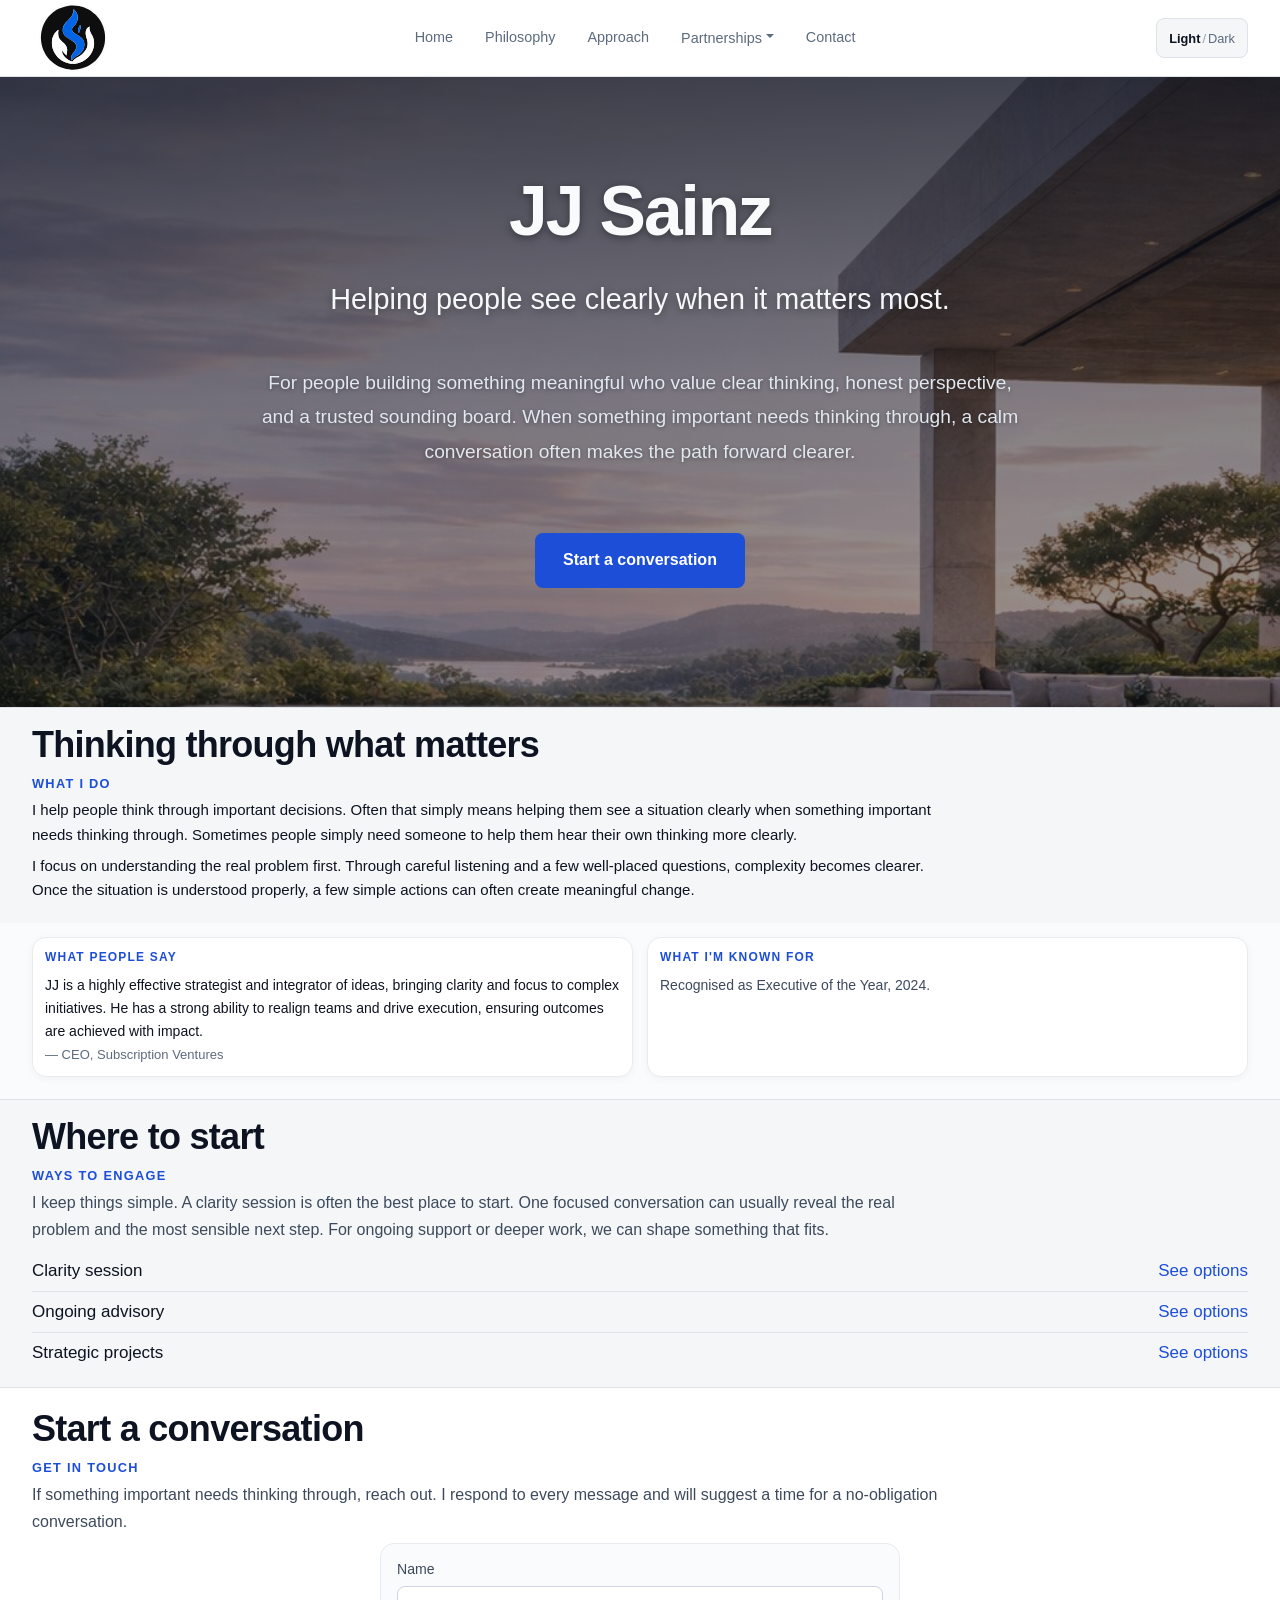
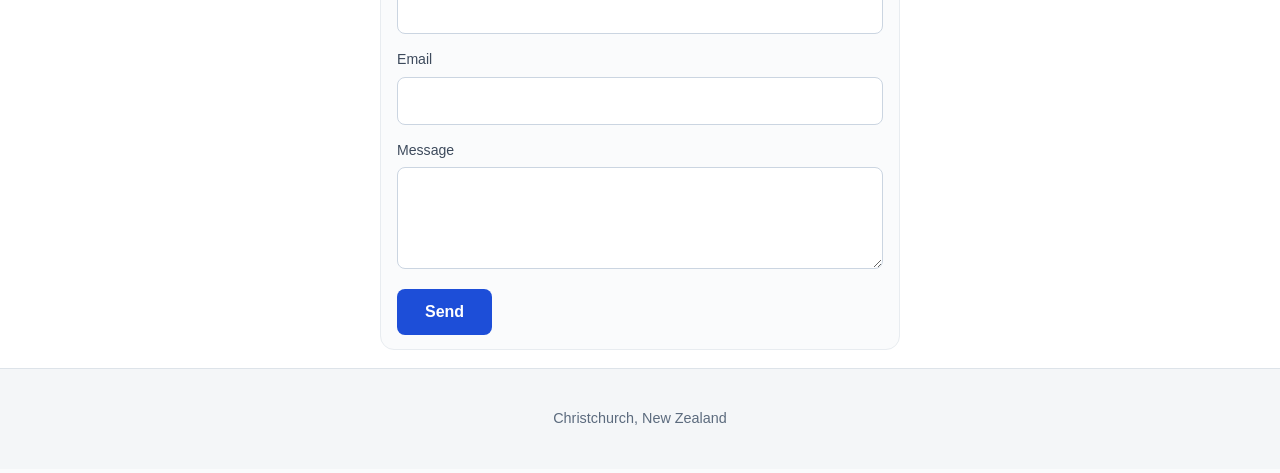
==== commit e0b3b9a0: "Promote v2 homepage to root and remove refresh banner Made-with: Cursor" ====
--- a/index.html
+++ b/index.html
@@ -17,7 +17,7 @@
   <meta property="og:type" content="website" />
   <link rel="stylesheet" href="/assets/v2/site.css" />
   <style>
-    /* Hero — homepage */
+    /* Hero — v2 homepage only */
     #hero {
       position: relative;
       min-height: 70vh;
@@ -35,7 +35,7 @@
       background-position: center;
       overflow: hidden;
     }
-    #hero .hero-inner { position: relative; z-index: 1; max-width: 640px; animation: heroFade 1.4s ease-out; }
+    #hero .hero-inner { position: relative; z-index: 1; max-width: 920px; animation: heroFade 1.4s ease-out; }
     @keyframes heroFade { from { opacity: 0; transform: translateY(8px); } to { opacity: 1; transform: translateY(0); } }
     html[data-theme="dark"] #hero {
       background-color: #060910;
@@ -45,24 +45,64 @@
         url('/assets/v2/hero-dark.jpg'),
         linear-gradient(180deg, #0A0E16 0%, #060910 100%);
     }
-    .hero-title { font-size: 2.75rem; font-weight: 600; margin: 0 0 14px 0; letter-spacing: -0.03em; line-height: 1.1; color: var(--text); text-shadow: 0 2px 8px rgba(0,0,0,0.25); }
-    .hero-slogan { font-size: 1.15rem; font-weight: 500; margin: 0 0 18px 0; color: var(--text); opacity: 0.98; text-shadow: 0 2px 6px rgba(0,0,0,0.2); }
-    .hero-support { font-size: 0.9375rem; color: var(--text-secondary); margin: 0 0 32px 0; max-width: 480px; margin-left: auto; margin-right: auto; line-height: 1.5; text-shadow: 0 1px 4px rgba(0,0,0,0.2); }
+    .hero-title { font-size: 4.35rem; font-weight: 600; margin: 0 0 28px 0; letter-spacing: -0.03em; line-height: 1.03; color: var(--text); text-shadow: 0 2px 8px rgba(0,0,0,0.25); }
+    .hero-slogan { font-size: 1.8rem; font-weight: 500; margin: 0 0 42px 0; color: var(--text); opacity: 0.98; text-shadow: 0 2px 6px rgba(0,0,0,0.2); }
+    .hero-support { font-size: 1.2rem; color: var(--text-secondary); margin: 0 0 64px 0; max-width: 780px; margin-left: auto; margin-right: auto; line-height: 1.8; text-shadow: 0 1px 4px rgba(0,0,0,0.2); }
     .hero-ctas { display: flex; flex-direction: column; align-items: center; gap: 0; }
     .hero-ctas .btn-primary { min-height: 48px; }
 
+    /* Homepage-specific spacing overrides */
+    .home-page .page-section { padding: 14px 32px; }
+    .home-page .body-text { margin-bottom: 6px; }
+    .home-page .section-title { margin-bottom: 6px; }
+    .home-page .section-eyebrow { margin-bottom: 4px; }
+
+    /* Proof/testimonials: same content width and alignment as other sections */
+    .home-page #testimonials {
+      max-width: var(--grid-max);
+      margin-left: auto;
+      margin-right: auto;
+      padding-left: 32px;
+      padding-right: 32px;
+      box-sizing: border-box;
+    }
+
+    .home-page #testimonials .proof-block {
+      max-width: 100%;
+      width: 100%;
+      box-sizing: border-box;
+    }
+
+    @media (max-width: 768px) {
+      .home-page #testimonials {
+        padding-left: 20px;
+        padding-right: 20px;
+      }
+    }
+
+    @media (max-width: 480px) {
+      .home-page #testimonials {
+        padding-left: 16px;
+        padding-right: 16px;
+      }
+    }
+
+    /* Light theme hero: stronger overlay for readability */
     html[data-theme="light"] #hero { background-color: #1e293b; }
     html[data-theme="light"] #hero .hero-title,
     html[data-theme="light"] #hero .hero-slogan { color: #f8fafc; text-shadow: 0 2px 8px rgba(0,0,0,0.4); }
     html[data-theme="light"] #hero .hero-support { color: #e2e8f0; text-shadow: 0 1px 4px rgba(0,0,0,0.35); }
 
-    .recognition-block { margin-top: 8px; }
-    .recognition-block p { margin: 0 0 14px 0; color: var(--text-secondary); }
-
-    .proof-block { display: grid; grid-template-columns: 1fr 1fr; gap: 24px; align-items: stretch; margin-top: 20px; }
-    .proof-block .proof-card { padding: 28px 32px; background: var(--card); border: 1px solid var(--card-border); border-radius: var(--radius-lg); box-shadow: var(--shadow-card); min-height: 200px; display: flex; flex-direction: column; }
-    .proof-block .proof-card h3 { font-size: 0.7rem; font-weight: 600; letter-spacing: 0.1em; text-transform: uppercase; color: var(--accent); margin: 0 0 12px 0; }
-    .testimonial-carousel { position: relative; min-height: 160px; flex: 1; contain: layout style; }
+    /* Section rhythm tightening */
+    .page-section + .page-section {
+      margin-top: 0;
+    }
+
+    /* Proof: testimonial + known-for, artifact-free rotation */
+    .proof-block { display: grid; grid-template-columns: 1fr 1fr; gap: 14px; align-items: stretch; margin-top: 0; width: 100%; }
+    .proof-block .proof-card { padding: 10px 12px; background: var(--card); border: 1px solid var(--card-border); border-radius: var(--radius-lg); box-shadow: var(--shadow-card); min-height: 88px; display: flex; flex-direction: column; }
+    .proof-block .proof-card h3 { font-size: 0.75rem; font-weight: 600; letter-spacing: 0.1em; text-transform: uppercase; color: var(--accent); margin: 0 0 6px 0; }
+    .testimonial-carousel { position: relative; min-height: 84px; flex: 1; contain: layout style; }
     .testimonial-slide {
       position: absolute; left: 0; right: 0; top: 0;
       padding: 0; margin: 0;
@@ -76,8 +116,8 @@
     }
     .testimonial-slide.active { position: relative; opacity: 1; visibility: visible; }
     .testimonial-slide .t-quote { display: block; }
-    .testimonial-slide .t-attribution { font-size: 0.8125rem; color: var(--muted); margin-top: 10px; padding-top: 8px; border-top: none; }
-    .known-for-carousel { position: relative; min-height: 160px; flex: 1; contain: layout style; }
+    .testimonial-slide .t-attribution { font-size: 0.8125rem; color: var(--muted); margin-top: 8px; padding-top: 6px; border-top: none; }
+    .known-for-carousel { position: relative; min-height: 68px; flex: 1; contain: layout style; }
     .known-for-item {
       position: absolute; left: 0; right: 0; top: 0;
       padding: 0; margin: 0;
@@ -91,19 +131,28 @@
     }
     .known-for-item.active { position: relative; opacity: 1; visibility: visible; }
     @media (max-width: 768px) {
-      .proof-block { grid-template-columns: 1fr; gap: 16px; margin-top: 16px; }
-      .proof-block .proof-card { min-height: 160px; padding: 18px 20px; }
-      .testimonial-carousel, .known-for-carousel { min-height: 140px; }
-    }
-
-    .engage-list { list-style: none; padding: 0; margin: 20px 0 0 0; }
-    .engage-list li { padding: 14px 0; border-bottom: 1px solid var(--border); display: flex; justify-content: space-between; align-items: baseline; flex-wrap: wrap; gap: 8px; }
+      .proof-block { grid-template-columns: 1fr; gap: 8px; margin-top: 6px; }
+      .proof-block .proof-card { min-height: 0; padding: 10px 12px; }
+      .proof-block .proof-card h3 { margin-bottom: 6px; }
+      .testimonial-carousel { min-height: 100px; }
+      .known-for-carousel { min-height: 3em; }
+      .known-for-item, .testimonial-slide { font-size: 0.8125rem; }
+    }
+
+    /* Ways to engage */
+    #ways-to-engage {
+      margin-top: 8px;
+    }
+    .engage-list { list-style: none; padding: 0; margin: 6px 0 0 0; }
+    .engage-list li { padding: 6px 0; border-bottom: 1px solid var(--border); display: flex; justify-content: space-between; align-items: baseline; flex-wrap: wrap; gap: 8px; }
     .engage-list li:last-child { border-bottom: none; }
     .engage-list a { border: none; font-weight: 500; }
 
-    #invitation { background: var(--card); border-top: 1px solid var(--border); padding: 72px 32px; }
-    .invitation-form { max-width: 480px; margin: 28px auto 0; padding: 36px 32px; background: var(--bg); border: 1px solid var(--card-border); border-radius: var(--radius-lg); }
-
+    /* Invitation + form */
+    #invitation { background: var(--card); border-top: 1px solid var(--border); padding: 18px 32px; }
+    .invitation-form { max-width: 480px; margin: 8px auto 0; padding: 14px 16px; background: var(--bg); border: 1px solid var(--card-border); border-radius: var(--radius-lg); }
+
+    /* Floating CTA */
     .floating-cta {
       position: fixed;
       bottom: 24px;
@@ -126,11 +175,11 @@
     .floating-cta:hover { background: var(--accent-hover); color: var(--btn-text); }
 
     @media (max-width: 768px) {
-      #hero { min-height: 65vh; padding: 64px 20px 80px; }
-      .hero-title { font-size: 2.15rem; }
-      .hero-slogan { font-size: 1.1rem; }
-      .hero-support { font-size: 0.95rem; }
-      .invitation-form { padding: 24px 20px; }
+      #hero { min-height: 65vh; padding: 64px 20px 72px; }
+      .hero-title { font-size: 2.45rem; }
+      .hero-slogan { font-size: 1.2rem; margin: 0 0 20px 0; }
+      .hero-support { font-size: 1.02rem; line-height: 1.68; margin: 0 0 34px 0; }
+      .invitation-form { padding: 20px 18px; }
       .floating-cta { left: 20px; right: 20px; bottom: 20px; transform: translateY(80px); }
       .floating-cta.visible { transform: translateY(0); }
     }
@@ -142,7 +191,6 @@
   </style>
 </head>
 <body class="home-page">
-  <p class="site-refresh-banner" role="status">Site refresh in progress — some sections are still being refined.</p>
   <header class="site-header">
     <div class="nav-inner">
       <a href="/" class="nav-logo-link" aria-label="Home">
@@ -180,7 +228,7 @@
     <div class="hero-inner">
       <h1 class="hero-title">JJ Sainz</h1>
       <p class="hero-slogan">Helping people see clearly when it matters most.</p>
-      <p class="hero-support">For people building something meaningful who value clear thinking, honest perspective, and a trusted sounding board.</p>
+      <p class="hero-support">For people building something meaningful who value clear thinking, honest perspective, and a trusted sounding board. When something important needs thinking through, a calm conversation often makes the path forward clearer.</p>
       <div class="hero-ctas">
         <a href="#invitation" class="btn-primary">Start a conversation</a>
       </div>
@@ -189,18 +237,10 @@
 
   <a href="#invitation" class="floating-cta" id="floatingCta" aria-label="Start a conversation">Start a conversation</a>
 
-  <section class="page-section" id="recognition">
-    <p class="section-eyebrow">Who it’s for</p>
-    <h2 class="section-title">Built for people who value clarity</h2>
-    <div class="recognition-block">
-      <p class="section-lead" style="margin-bottom: 0;">SAI.NZ is for people building something meaningful who want a trusted sounding board. When something important needs thinking through — a decision, a direction, or a knotty problem — a calm conversation can make the path forward clearer.</p>
-    </div>
-  </section>
-
   <section class="page-section" id="what-i-do" style="background: var(--bg-alt); border-top: 1px solid var(--border);">
+    <h2 class="section-title">Thinking through what matters</h2>
     <p class="section-eyebrow">What I do</p>
-    <h2 class="section-title">Thinking through what matters</h2>
-    <p class="body-text">I help people think through important decisions. Mostly I help people see things clearly when something important needs thinking through. Sometimes people simply need someone to help them hear their own thinking more clearly.</p>
+    <p class="body-text">I help people think through important decisions. Often that simply means helping them see a situation clearly when something important needs thinking through. Sometimes people simply need someone to help them hear their own thinking more clearly.</p>
     <p class="body-text">I focus on understanding the real problem first. Through careful listening and a few well-placed questions, complexity becomes clearer. Once the situation is understood properly, a few simple actions can often create meaningful change.</p>
   </section>
 
@@ -224,7 +264,7 @@
         </div>
       </div>
       <div class="proof-card">
-        <h3>What I’m known for</h3>
+        <h3>What I'm known for</h3>
         <div class="known-for-carousel" id="knownForCarousel">
           <p class="known-for-item active" data-index="0">Recognised as Executive of the Year, 2024.</p>
           <p class="known-for-item" data-index="1">Guided multiple leaders into senior roles through tailored coaching and mentoring.</p>
@@ -238,9 +278,9 @@
   </section>
 
   <section class="page-section" id="ways-to-engage" style="background: var(--bg-alt); border-top: 1px solid var(--border);">
+    <h2 class="section-title">Where to start</h2>
     <p class="section-eyebrow">Ways to engage</p>
-    <h2 class="section-title">Where to start</h2>
-    <p class="section-lead">I keep things simple. A clarity session is often the best first step. For ongoing support or deeper work, we can shape something that fits.</p>
+    <p class="section-lead">I keep things simple. A clarity session is often the best place to start. One focused conversation can usually reveal the real problem and the most sensible next step. For ongoing support or deeper work, we can shape something that fits.</p>
     <ul class="engage-list">
       <li><span>Clarity session</span> <a href="/how/#clarity">See options</a></li>
       <li><span>Ongoing advisory</span> <a href="/how/#advisory">See options</a></li>
@@ -249,17 +289,17 @@
   </section>
 
   <section class="page-section" id="invitation">
+    <h2 class="section-title">Start a conversation</h2>
     <p class="section-eyebrow">Get in touch</p>
-    <h2 class="section-title">Start a conversation</h2>
     <p class="section-lead">If something important needs thinking through, reach out. I respond to every message and will suggest a time for a no-obligation conversation.</p>
     <form class="invitation-form sainz-form" name="contact" method="POST" action="/thanks/" data-netlify="true" netlify-honeypot="bot-field">
-      <p style="display:none;"><input type="hidden" name="form-name" value="contact"><label>Don’t fill this: <input name="bot-field"></label></p>
-      <label for="home-name">Name</label>
-      <input type="text" name="name" id="home-name" required>
-      <label for="home-email">Email</label>
-      <input type="email" name="email" id="home-email" required>
-      <label for="home-message">Message</label>
-      <textarea name="message" id="home-message" rows="4" required placeholder="A short note is enough."></textarea>
+      <p style="display:none;"><input type="hidden" name="form-name" value="contact"><label>Don't fill this: <input name="bot-field"></label></p>
+      <label for="v2-name">Name</label>
+      <input type="text" name="name" id="v2-name" required>
+      <label for="v2-email">Email</label>
+      <input type="email" name="email" id="v2-email" required>
+      <label for="v2-message">Message</label>
+      <textarea name="message" id="v2-message" rows="4" required></textarea>
       <button type="submit">Send</button>
     </form>
   </section>
--- a/assets/v2/site.css
+++ b/assets/v2/site.css
@@ -33,7 +33,7 @@
   --radius-lg: 14px;
   --radius-sm: 6px;
   --nav-height: 76px;
-  --section-padding: 80px;
+  --section-padding: 42px;
   --content-max: 800px;
   --content-wide: 960px;
   --content-home: 920px;
@@ -91,18 +91,6 @@
 a:hover { opacity: 0.88; }
 .inline-link { color: inherit; border-bottom: 1px solid var(--link-underline); }
 
-/* Banner */
-.site-refresh-banner {
-  background: var(--banner-bg);
-  color: var(--banner-text);
-  text-align: center;
-  font-size: 0.8rem;
-  font-weight: 500;
-  letter-spacing: 0.02em;
-  padding: 8px 16px;
-  line-height: 1.4;
-}
-
 /* Header */
 .site-header {
   position: sticky;
@@ -283,46 +271,46 @@
   margin: 0 auto;
 }
 
-/* Typography: eyebrow (smallest) → section title (largest) → supporting → body (smallest) */
+/* Typography: section-title (largest) → eyebrow (readable, subordinate) → body (smallest). Do not shrink everything. */
 .page-title {
   font-size: 3rem;
   font-weight: 600;
   color: var(--text);
-  margin: 0 0 20px 0;
+  margin: 0 0 12px 0;
   line-height: 1.2;
   letter-spacing: -0.02em;
 }
 .section-eyebrow {
-  font-size: 0.65rem;
+  font-size: 0.8rem;
   font-weight: 600;
-  letter-spacing: 0.12em;
+  letter-spacing: 0.1em;
   text-transform: uppercase;
   color: var(--accent);
-  margin: 0 0 8px 0;
+  margin: 0 0 5px 0;
 }
 .section-title {
-  font-size: 1.65rem;
+  font-size: 2.25rem;
   font-weight: 600;
   color: var(--text);
-  margin: 0 0 12px 0;
+  margin: 0 0 8px 0;
   line-height: 1.25;
   letter-spacing: -0.02em;
 }
 .section-lead {
-  font-size: 0.9rem;
+  font-size: 1rem;
   color: var(--text-secondary);
-  margin: 0 0 14px 0;
+  margin: 0 0 8px 0;
   max-width: var(--content-max);
   line-height: var(--line);
 }
 .body-text {
-  font-size: 0.8125rem;
+  font-size: 0.9375rem;
   color: var(--text);
   line-height: var(--line);
-  margin: 0 0 12px 0;
+  margin: 0 0 8px 0;
   max-width: var(--content-max);
 }
-.body-text.muted { color: var(--muted); font-size: 0.75rem; }
+.body-text.muted { color: var(--muted); font-size: 0.875rem; }
 
 /* Homepage: wider content for balance, less dead space on right */
 .home-page .page-section .section-lead,
@@ -335,15 +323,21 @@
 .content-wide { max-width: var(--content-wide); }
 .content-wide .section-lead,
 .content-wide .body-text { max-width: none; }
+/* Tighter spacing between philosophy/approach blocks */
+.phil-block + .phil-block,
+.how-block + .how-block { margin-top: 20px; }
+.phil-two-col { gap: 24px; margin-top: 20px; }
+.phil-block h2,
+.how-block .section-title { margin-top: 0; }
 
 /* Satellite page hero (small, with image placeholder) */
 .satellite-hero {
   position: relative;
-  min-height: 200px;
+  min-height: 150px;
   display: flex;
   align-items: center;
   justify-content: center;
-  padding: 48px 32px;
+  padding: 28px 32px;
   text-align: center;
   background-color: var(--bg-alt);
   background-size: cover;
@@ -361,8 +355,9 @@
   background: linear-gradient(to bottom, rgba(250,251,252,0.5) 0%, rgba(244,246,248,0.3) 100%);
 }
 .satellite-hero-inner { position: relative; z-index: 1; }
-.satellite-hero .section-eyebrow { margin-bottom: 8px; }
+.satellite-hero .section-eyebrow { margin-bottom: 5px; }
 .satellite-hero .page-title { margin-bottom: 0; font-size: 2.25rem; }
+.proof-block .proof-card h3 { font-size: 0.75rem; }
 
 /* Buttons */
 .btn-primary {
@@ -389,7 +384,7 @@
   font-size: 0.88rem;
   font-weight: 500;
   color: var(--text-secondary);
-  margin: 16px 0 6px 0;
+  margin: 14px 0 5px 0;
 }
 .sainz-form label:first-of-type { margin-top: 0; }
 .sainz-form input,
@@ -430,7 +425,7 @@
 
 /* Footer */
 .site-footer {
-  padding: 40px 32px;
+  padding: 24px 32px;
   text-align: center;
   font-size: 0.9rem;
   color: var(--muted);
@@ -441,19 +436,19 @@
 .seo-hidden { display: none; }
 
 /* Pricing table / list (lighter treatment) */
-.pricing-list { list-style: none; padding: 0; margin: 20px 0 0 0; }
+.pricing-list { list-style: none; padding: 0; margin: 12px 0 0 0; }
 .pricing-list li {
-  padding: 16px 20px;
+  padding: 10px 14px;
   border-bottom: 1px solid var(--border);
   border-radius: var(--radius);
-  margin-bottom: 8px;
+  margin-bottom: 4px;
   background: var(--card);
   border: 1px solid var(--card-border);
 }
 .pricing-list li:last-child { margin-bottom: 0; }
-.pricing-list .pricing-name { font-weight: 600; font-size: 0.8125rem; margin-bottom: 4px; }
-.pricing-list .pricing-desc { font-size: 0.75rem; color: var(--text-secondary); margin: 0 0 6px 0; }
-.pricing-list .pricing-amount { font-size: 0.75rem; color: var(--muted); font-style: italic; }
+.pricing-list .pricing-name { font-weight: 600; font-size: 0.9375rem; margin-bottom: 4px; }
+.pricing-list .pricing-desc { font-size: 0.875rem; color: var(--text-secondary); margin: 0 0 6px 0; }
+.pricing-list .pricing-amount { font-size: 0.8125rem; color: var(--muted); font-style: italic; }
 
 /* ========== MOBILE ========== */
 @media (max-width: 768px) {
@@ -486,6 +481,11 @@
     visibility: visible;
     pointer-events: auto;
   }
+  /* Keep header bar (logo, priority links, theme, menu button) above overlay so menu button stays visible */
+  .nav-logo-link,
+  .nav-priority,
+  .nav-theme-wrap,
+  .nav-menu-btn { position: relative; z-index: 101; }
   /* Partnerships as grouped item: label + sub-links */
   .nav-links .nav-dropdown { display: block; width: 100%; }
   .nav-links .nav-dropdown-trigger {
@@ -531,15 +531,19 @@
     border-bottom: 1px solid var(--border);
   }
   .nav-menu-btn { display: flex; }
-  .page-section { padding: 56px 20px; }
-  .page-title { font-size: 1.85rem; }
-  .section-title { font-size: 1.4rem; }
-  .section-lead { font-size: 0.875rem; }
-  .body-text { font-size: 0.8125rem; }
+  .page-section { padding: 34px 20px; }
+  .page-title { font-size: 1.9rem; }
+  .section-title { font-size: 1.75rem; }
+  .section-eyebrow { font-size: 0.75rem; }
+  .section-lead { font-size: 0.9375rem; }
+  .body-text { font-size: 0.9rem; }
   .sainz-form input,
   .sainz-form textarea { min-height: 48px; }
-  .satellite-hero { min-height: 160px; padding: 36px 20px; }
+  .satellite-hero { min-height: 128px; padding: 26px 20px; }
   .satellite-hero .page-title { font-size: 1.6rem; }
+  .phil-block + .phil-block,
+  .how-block + .how-block { margin-top: 16px; }
+  .phil-two-col { gap: 20px; margin-top: 16px; }
 }
 
 @media (max-width: 480px) {
@@ -548,31 +552,31 @@
   .nav-links a,
   .nav-links .nav-dropdown-content a { font-size: 0.95rem; padding: 12px 16px; min-width: 160px; }
   .theme-toggle-btn { min-width: 90px; font-size: 0.75rem; }
-  .page-section { padding: 48px 16px; }
+  .page-section { padding: 38px 16px; }
   .sainz-form input,
   .sainz-form textarea { min-height: 48px; }
 }
 
 /* SF page: shared layout, local content uses design tokens */
-.sf-wrap { max-width: var(--grid-max); margin: 0 auto; padding: 32px; }
-.sf-hero { padding: 24px 0; }
-.sf-hero-inner { display: grid; grid-template-columns: 1.1fr 0.9fr; gap: 32px; align-items: start; }
-.sf-hero h1 { font-size: clamp(1.75rem, 2.5vw, 2.5rem); font-weight: 600; line-height: 1.25; margin: 0 0 14px 0; color: var(--text); letter-spacing: -0.02em; }
-.sf-hero .hero-subhead { font-size: 0.9375rem; line-height: 1.4; margin: 0 0 14px 0; max-width: 62ch; font-weight: 600; color: var(--text-secondary); }
-.sf-hero .body-copy { font-size: 0.875rem; line-height: var(--line); margin: 0 0 16px 0; max-width: 72ch; color: var(--text-secondary); }
-.sf-hero .subhead { font-size: 0.875rem; font-weight: 600; margin: 28px 0 8px 0; color: var(--text); }
-.sf-card { background: var(--card); border: 1px solid var(--card-border); border-radius: var(--radius-lg); padding: 28px 32px; box-shadow: var(--shadow-card); }
-.sf-card h2 { font-size: 1rem; margin: 0 0 10px 0; color: var(--text); }
-.sf-card p { margin: 0 0 14px 0; font-size: 0.875rem; color: var(--text-secondary); }
+.sf-wrap { max-width: var(--grid-max); margin: 0 auto; padding: 24px; }
+.sf-hero { padding: 16px 0; }
+.sf-hero-inner { display: grid; grid-template-columns: 1.1fr 0.9fr; gap: 24px; align-items: start; }
+.sf-hero h1 { font-size: clamp(1.75rem, 2.5vw, 2.5rem); font-weight: 600; line-height: 1.25; margin: 0 0 10px 0; color: var(--text); letter-spacing: -0.02em; }
+.sf-hero .hero-subhead { font-size: 1rem; line-height: 1.4; margin: 0 0 10px 0; max-width: 62ch; font-weight: 600; color: var(--text-secondary); }
+.sf-hero .body-copy { font-size: 0.9375rem; line-height: var(--line); margin: 0 0 8px 0; max-width: 72ch; color: var(--text-secondary); }
+.sf-hero .subhead { font-size: 0.9375rem; font-weight: 600; margin: 16px 0 5px 0; color: var(--text); }
+.sf-card { background: var(--card); border: 1px solid var(--card-border); border-radius: var(--radius-lg); padding: 18px 20px; box-shadow: var(--shadow-card); }
+.sf-card h2 { font-size: 1.1rem; margin: 0 0 8px 0; color: var(--text); }
+.sf-card p { margin: 0 0 12px 0; font-size: 0.9375rem; color: var(--text-secondary); }
 .sf-card label { display: block; font-size: 0.88rem; font-weight: 500; color: var(--text-secondary); margin: 14px 0 6px 0; }
 .sf-card input, .sf-card select, .sf-card textarea { width: 100%; padding: 12px 14px; font-size: 1rem; border: 1px solid var(--input-border); border-radius: var(--radius); background: var(--input-bg); color: var(--text); outline: none; }
 .sf-card input:focus, .sf-card select:focus, .sf-card textarea:focus { border-color: var(--accent); box-shadow: 0 0 0 3px var(--accent-focus); }
 .sf-btn { display: inline-flex; align-items: center; justify-content: center; padding: 14px 24px; font-size: 1rem; font-weight: 600; color: var(--btn-text); background: var(--accent); border: none; border-radius: var(--radius); cursor: pointer; margin-top: 14px; }
 .sf-btn:hover { background: var(--accent-hover); }
-.sf-logos, .sf-certs { display: grid; grid-template-columns: repeat(auto-fit, minmax(140px, 1fr)); gap: 20px; margin-top: 14px; }
-.sf-logos img, .sf-certs img { width: 100%; height: 100px; object-fit: contain; background: var(--card); padding: 10px; border-radius: var(--radius); border: 1px solid var(--card-border); }
-.sf-table { width: 100%; border-collapse: collapse; margin-top: 16px; font-size: 0.9rem; }
-.sf-table th, .sf-table td { padding: 12px 14px; text-align: left; border-bottom: 1px solid var(--border); }
+.sf-logos, .sf-certs { display: grid; grid-template-columns: repeat(auto-fit, minmax(140px, 1fr)); gap: 16px; margin-top: 10px; }
+.sf-logos img, .sf-certs img { width: 100%; height: 100px; object-fit: contain; background: var(--card); padding: 8px; border-radius: var(--radius); border: 1px solid var(--card-border); }
+.sf-table { width: 100%; border-collapse: collapse; margin-top: 12px; font-size: 0.9rem; }
+.sf-table th, .sf-table td { padding: 10px 12px; text-align: left; border-bottom: 1px solid var(--border); }
 .sf-table th { font-weight: 600; color: var(--text); }
 .sf-table td { color: var(--text-secondary); }
 .sf-mobile-cta { position: fixed; left: 0; right: 0; bottom: 0; padding: 14px 20px; background: var(--card); border-top: 1px solid var(--border); z-index: 90; display: none; transition: transform 0.25s ease, opacity 0.25s ease; }
@@ -586,5 +590,5 @@
   .sf-mobile-cta { display: block; }
 }
 .sf-mobile-only { display: none; }
-.sf-mobile-form { padding: 28px 0; }
-.sf-footer { padding: 32px 0; font-size: 0.9rem; color: var(--muted); }
+.sf-mobile-form { padding: 20px 0; }
+.sf-footer { padding: 24px 0; font-size: 0.9rem; color: var(--muted); }
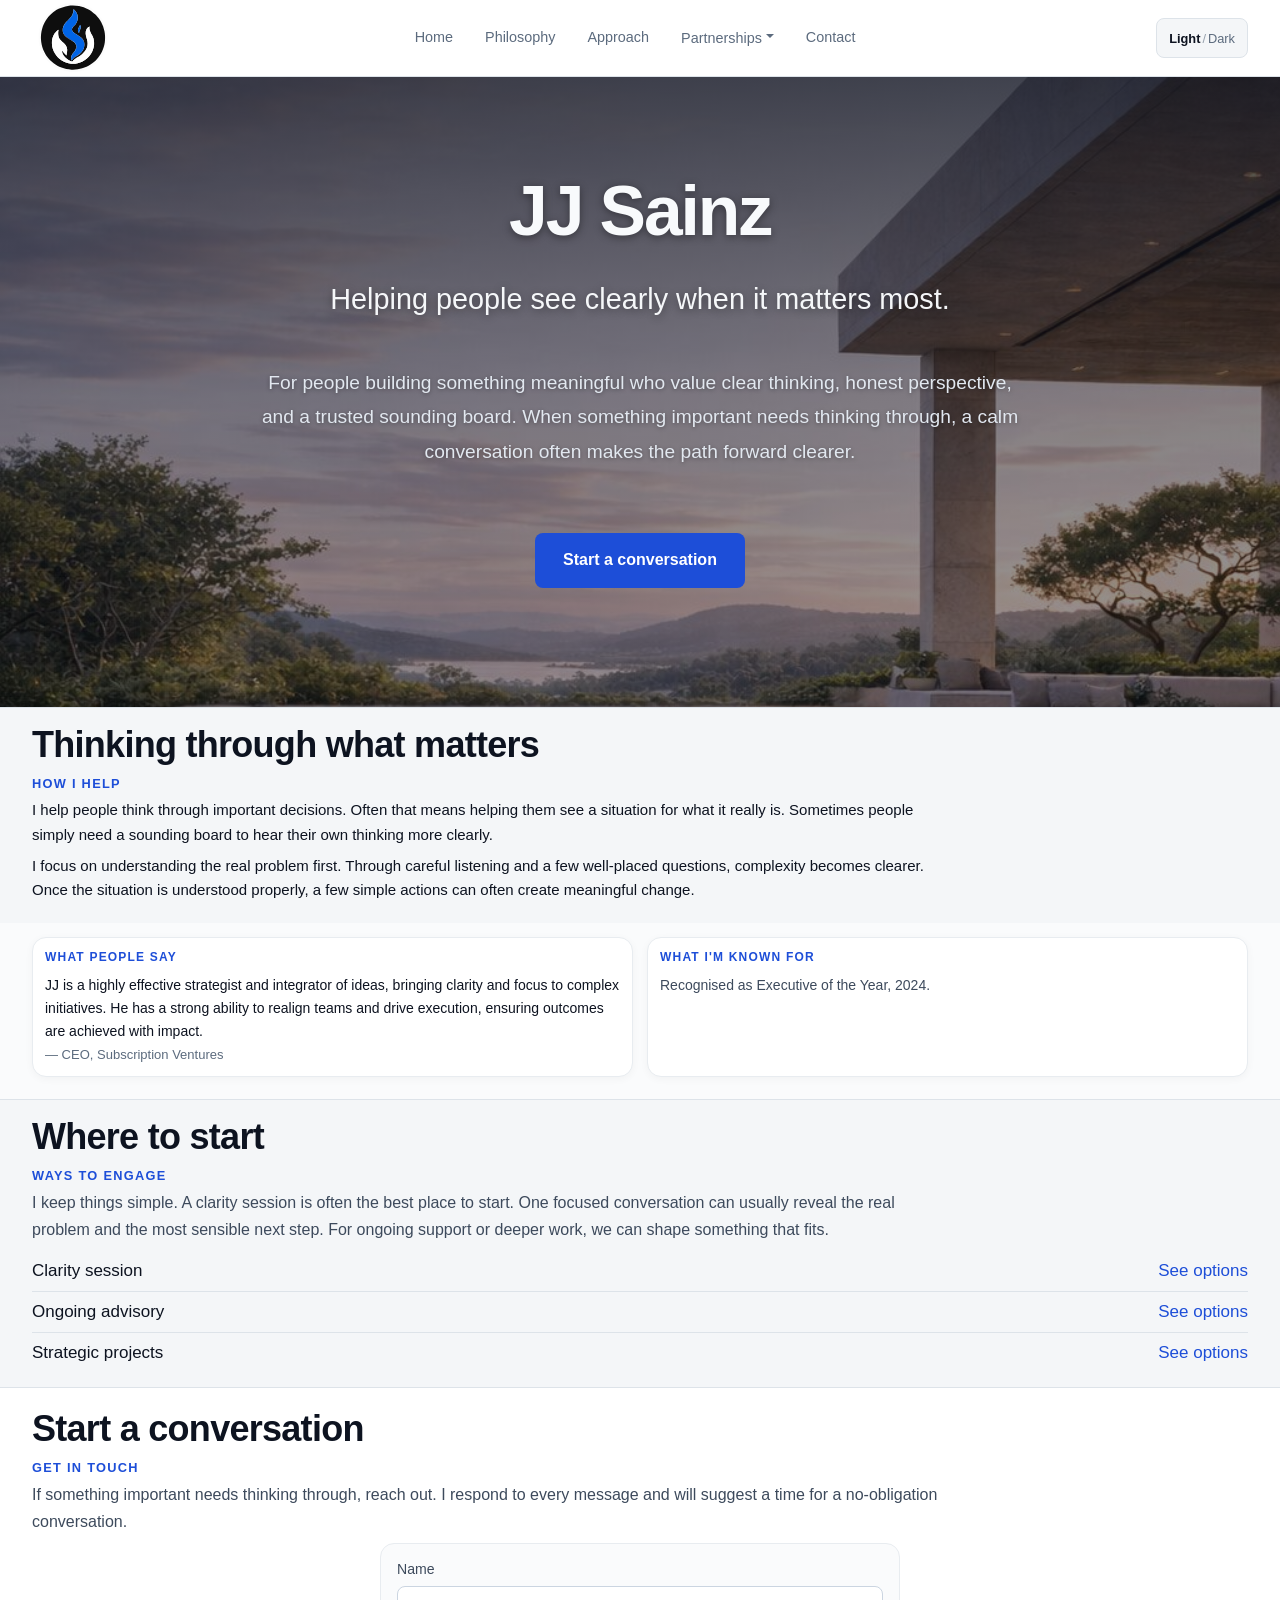
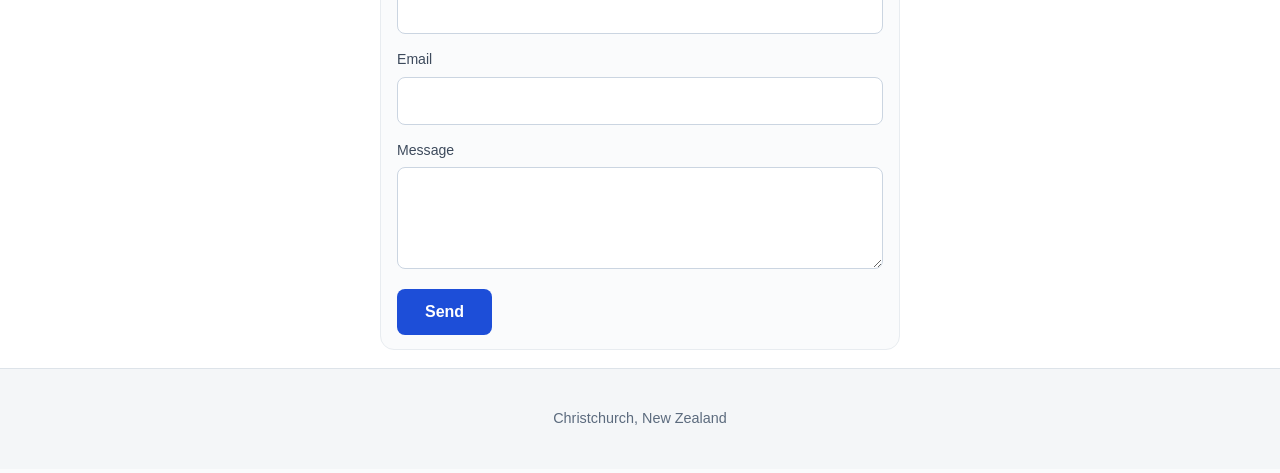
==== commit c36e3293: "Update index.html" ====
--- a/index.html
+++ b/index.html
@@ -239,8 +239,8 @@
 
   <section class="page-section" id="what-i-do" style="background: var(--bg-alt); border-top: 1px solid var(--border);">
     <h2 class="section-title">Thinking through what matters</h2>
-    <p class="section-eyebrow">What I do</p>
-    <p class="body-text">I help people think through important decisions. Often that simply means helping them see a situation clearly when something important needs thinking through. Sometimes people simply need someone to help them hear their own thinking more clearly.</p>
+    <p class="section-eyebrow">How I help</p>
+    <p class="body-text">I help people think through important decisions. Often that means helping them see a situation for what it really is. Sometimes people simply need a sounding board to hear their own thinking more clearly.</p>
     <p class="body-text">I focus on understanding the real problem first. Through careful listening and a few well-placed questions, complexity becomes clearer. Once the situation is understood properly, a few simple actions can often create meaningful change.</p>
   </section>
 
@@ -367,21 +367,29 @@
 
       var slides = document.querySelectorAll('.testimonial-slide');
       var knownForItems = document.querySelectorAll('.known-for-item');
-      var tick = 0;
-      function rotateProof() {
-        if (slides.length) {
-          slides.forEach(function(s) { s.classList.remove('active'); });
-          slides[tick % slides.length].classList.add('active');
-        }
-        if (knownForItems.length) {
-          knownForItems.forEach(function(k) { k.classList.remove('active'); });
-          knownForItems[tick % knownForItems.length].classList.add('active');
-        }
-        tick++;
-      }
-      if (slides.length || knownForItems.length) {
-        setInterval(rotateProof, 4500);
-      }
+
+      function rotateTestimonial() {
+        if (!slides.length) return;
+        var current = document.querySelector('.testimonial-slide.active');
+        var idx = 0;
+        for (var i = 0; i < slides.length; i++) { if (slides[i] === current) { idx = i; break; } }
+        var next = (idx + 1) % slides.length;
+        slides.forEach(function(s) { s.classList.remove('active'); });
+        slides[next].classList.add('active');
+      }
+
+      function rotateKnownFor() {
+        if (!knownForItems.length) return;
+        var current = document.querySelector('.known-for-item.active');
+        var idx = 0;
+        for (var i = 0; i < knownForItems.length; i++) { if (knownForItems[i] === current) { idx = i; break; } }
+        var next = (idx + 1) % knownForItems.length;
+        knownForItems.forEach(function(k) { k.classList.remove('active'); });
+        knownForItems[next].classList.add('active');
+      }
+
+      if (slides.length) setInterval(rotateTestimonial, 7000);
+      if (knownForItems.length) setTimeout(function() { setInterval(rotateKnownFor, 7000); }, 3500);
     })();
   </script>
 </body>
--- a/assets/v2/site.css
+++ b/assets/v2/site.css
@@ -352,12 +352,69 @@
   pointer-events: none;
 }
 html[data-theme="light"] .satellite-hero::before {
-  background: linear-gradient(to bottom, rgba(250,251,252,0.5) 0%, rgba(244,246,248,0.3) 100%);
+  background: linear-gradient(
+    to bottom,
+    rgba(10, 14, 22, 0.18) 0%,
+    rgba(10, 14, 22, 0.10) 100%
+  );
 }
 .satellite-hero-inner { position: relative; z-index: 1; }
 .satellite-hero .section-eyebrow { margin-bottom: 5px; }
 .satellite-hero .page-title { margin-bottom: 0; font-size: 2.25rem; }
 .proof-block .proof-card h3 { font-size: 0.75rem; }
+
+/* Unified satellite hero typography (Approach as source of truth) */
+body .satellite-hero.hero-unified .page-title,
+body .satellite-hero.hero-unified .section-eyebrow,
+body .satellite-hero.hero-unified .hero-intro {
+  color: #ffffff;
+}
+body .satellite-hero.hero-unified .page-title { margin-bottom: 24px; }
+body .satellite-hero.hero-unified .section-eyebrow {
+  font-size: 1.1rem;
+  font-weight: 600;
+  letter-spacing: 0.08em;
+  margin-top: 18px;
+  margin-bottom: 26px;
+}
+body .satellite-hero.hero-unified .hero-intro {
+  max-width: 860px;
+  margin: 18px auto 0;
+  line-height: 1.75;
+}
+/* Light theme readability: subtle premium shadow behind white hero text */
+html[data-theme="light"] body .satellite-hero.hero-unified .page-title {
+  text-shadow:
+    0 1px 2px rgba(0, 0, 0, 0.75),
+    0 2px 8px rgba(0, 0, 0, 0.28);
+}
+
+html[data-theme="light"] body .satellite-hero.hero-unified .section-eyebrow,
+html[data-theme="light"] body .satellite-hero.hero-unified .hero-intro {
+  text-shadow:
+    0 1px 2px rgba(0, 0, 0, 0.7),
+    0 2px 6px rgba(0, 0, 0, 0.22);
+}
+
+/* Dark theme readability: stronger black outline behind white hero text */
+html[data-theme="dark"] body .satellite-hero.hero-unified .page-title {
+  text-shadow:
+    1px 1px 0 rgba(0, 0, 0, 0.9),
+    -1px 1px 0 rgba(0, 0, 0, 0.9),
+    1px -1px 0 rgba(0, 0, 0, 0.9),
+    -1px -1px 0 rgba(0, 0, 0, 0.9),
+    0 3px 10px rgba(0, 0, 0, 0.5);
+}
+
+html[data-theme="dark"] body .satellite-hero.hero-unified .section-eyebrow,
+html[data-theme="dark"] body .satellite-hero.hero-unified .hero-intro {
+  text-shadow:
+    1px 1px 0 rgba(0, 0, 0, 0.8),
+    -1px 1px 0 rgba(0, 0, 0, 0.8),
+    1px -1px 0 rgba(0, 0, 0, 0.8),
+    -1px -1px 0 rgba(0, 0, 0, 0.8),
+    0 2px 8px rgba(0, 0, 0, 0.4);
+}
 
 /* Buttons */
 .btn-primary {
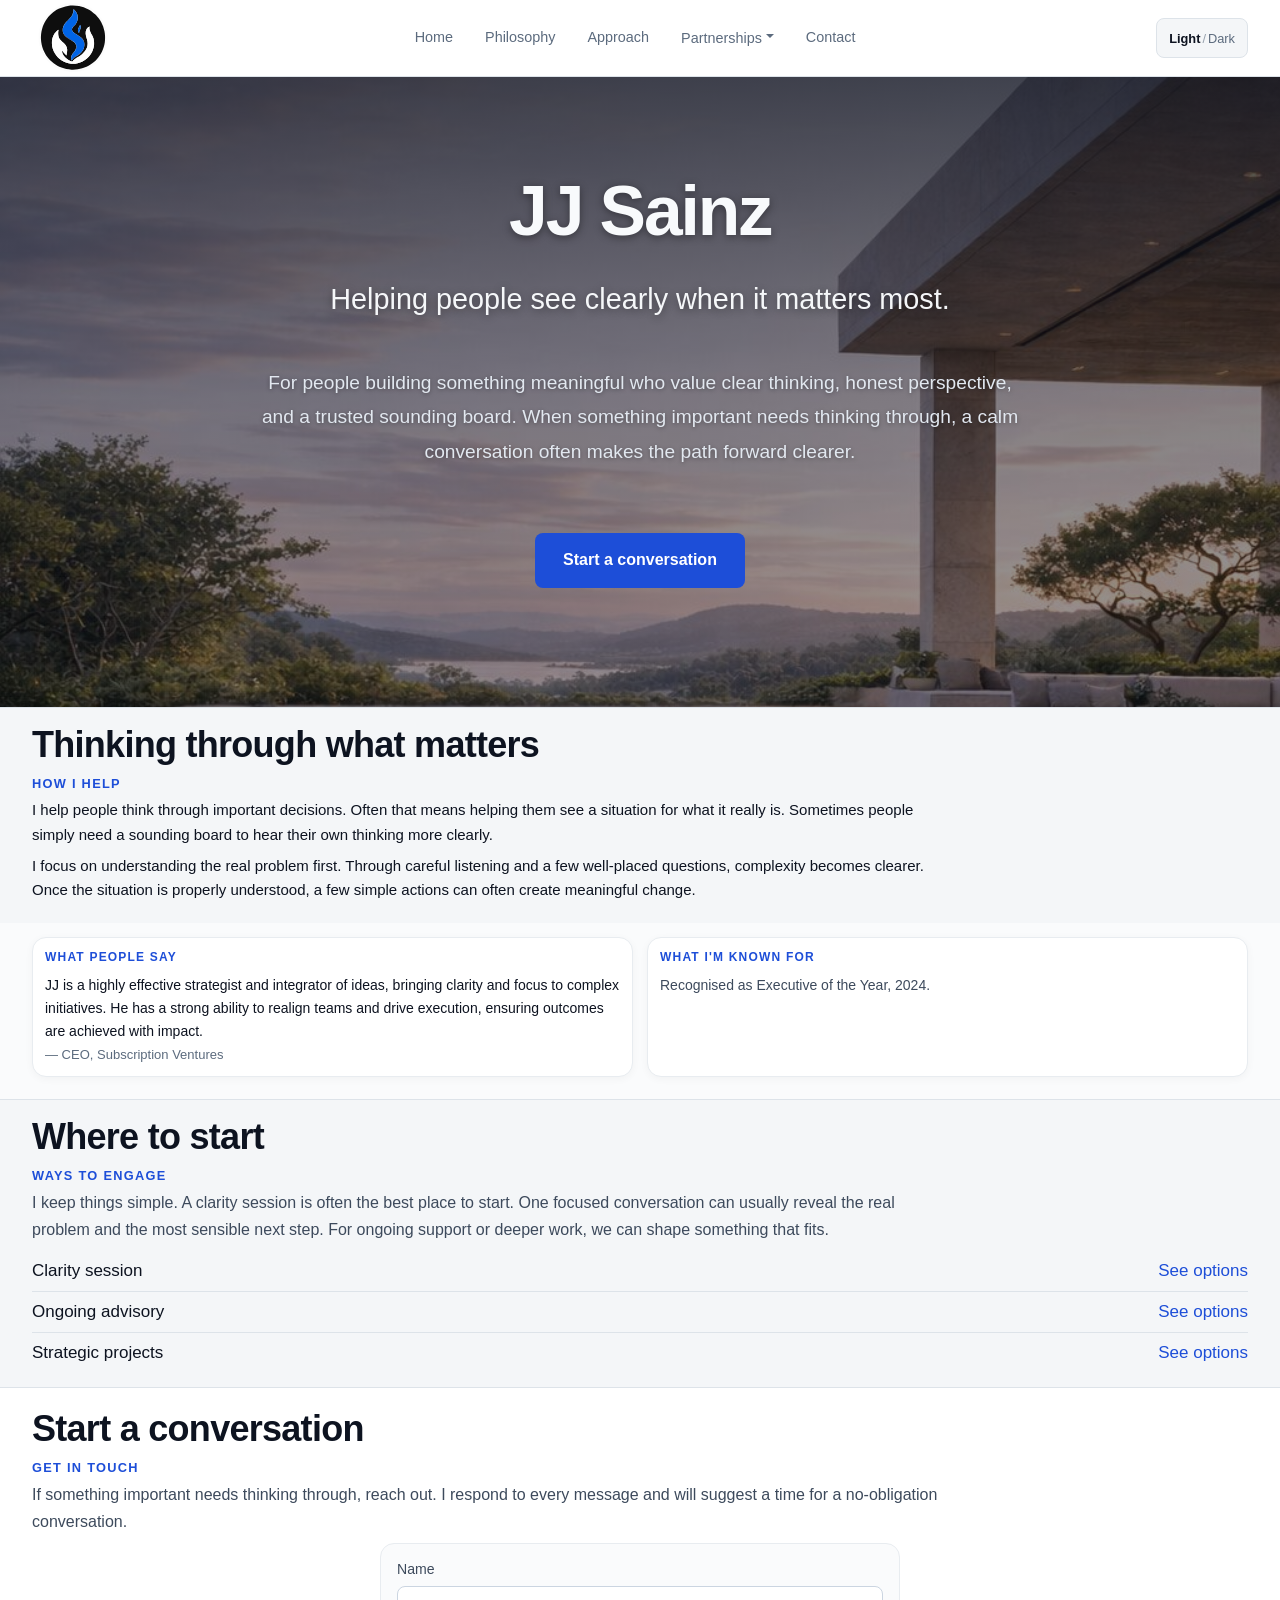
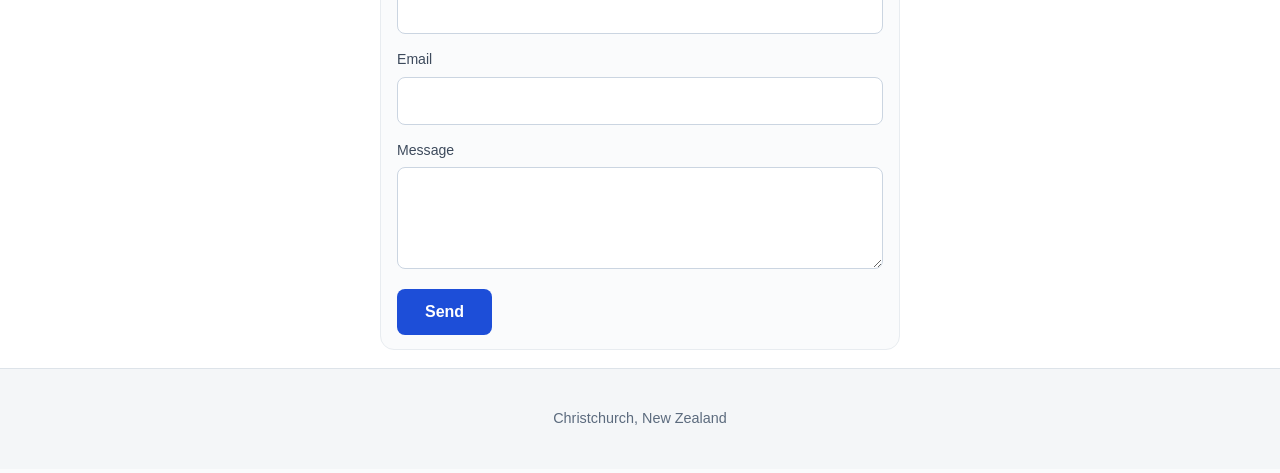
==== commit 0eca3ec6: "Update index.html" ====
--- a/index.html
+++ b/index.html
@@ -241,7 +241,7 @@
     <h2 class="section-title">Thinking through what matters</h2>
     <p class="section-eyebrow">How I help</p>
     <p class="body-text">I help people think through important decisions. Often that means helping them see a situation for what it really is. Sometimes people simply need a sounding board to hear their own thinking more clearly.</p>
-    <p class="body-text">I focus on understanding the real problem first. Through careful listening and a few well-placed questions, complexity becomes clearer. Once the situation is understood properly, a few simple actions can often create meaningful change.</p>
+    <p class="body-text">I focus on understanding the real problem first. Through careful listening and a few well-placed questions, complexity becomes clearer. Once the situation is properly understood, a few simple actions can often create meaningful change.</p>
   </section>
 
   <section class="page-section" id="testimonials">
